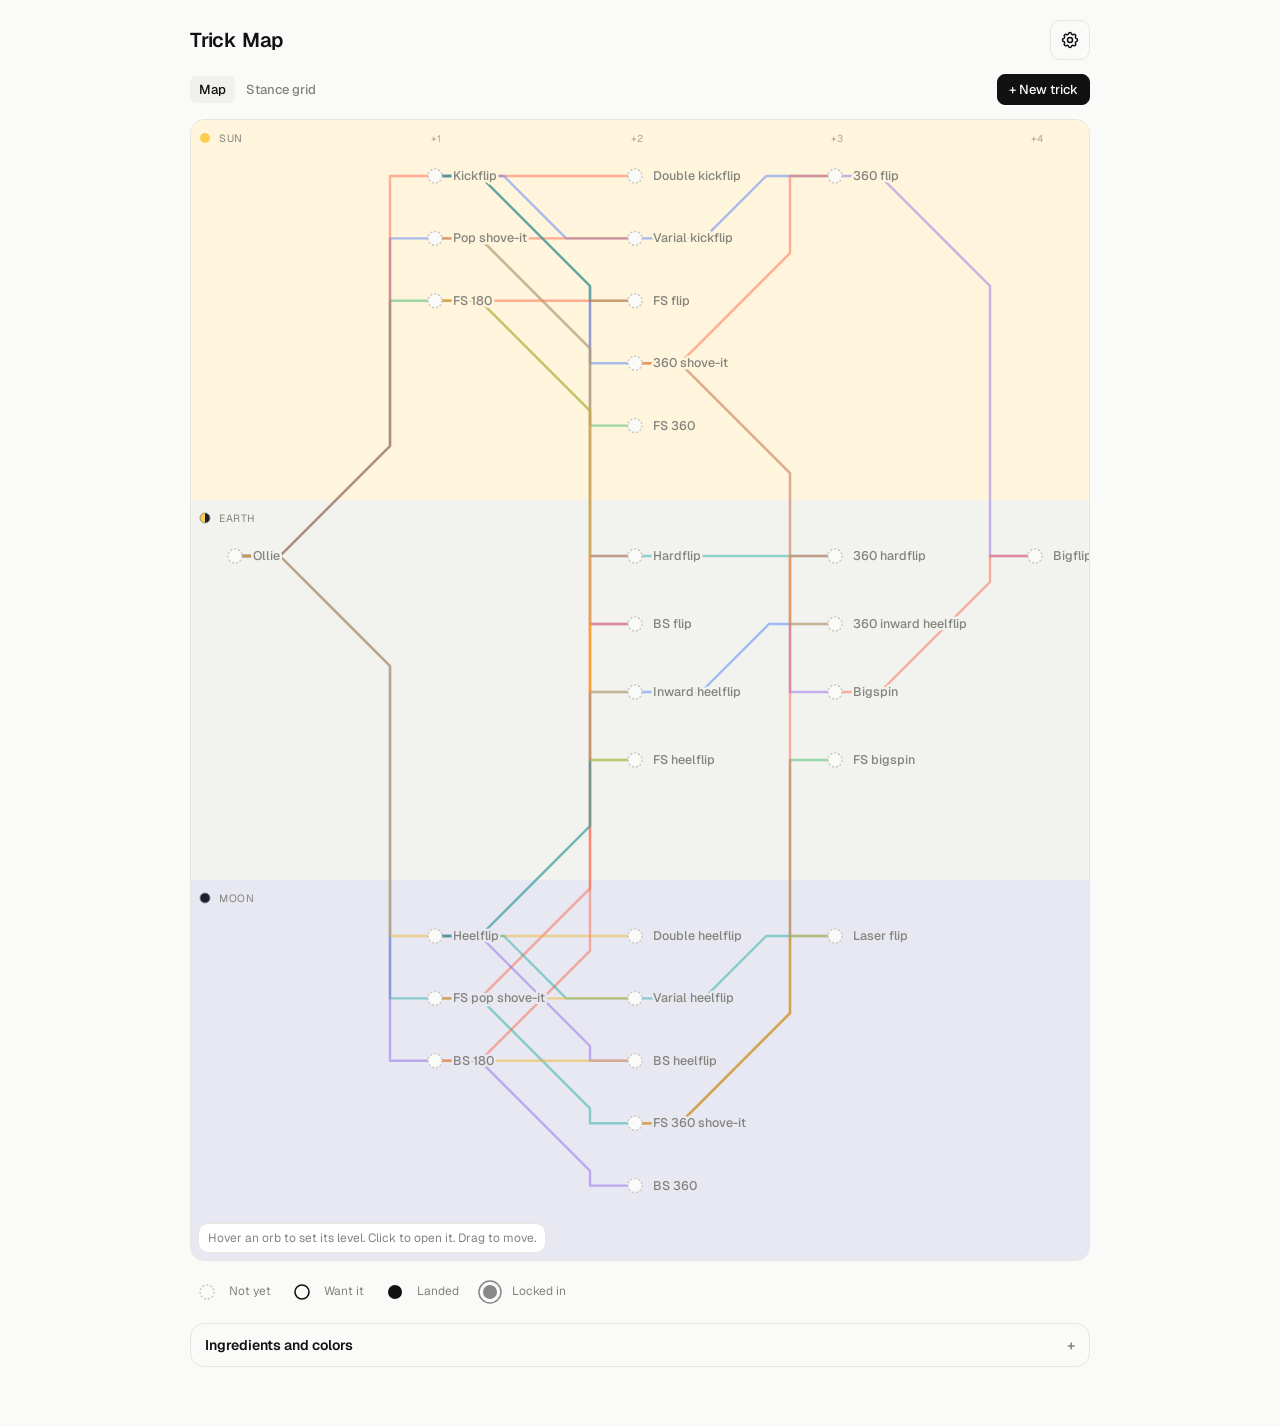
==== index.html @ 2ac36fc0 "Trick Map: standalone home-screen app Co-Authored-By: Claude Opus 5.5 <noreply@anthropic.com> Claude" ====
<!doctype html>
<html lang="en">
<head>
<meta charset="utf-8">
<meta name="viewport" content="width=device-width,initial-scale=1,viewport-fit=cover">
<meta name="theme-color" content="#111110">
<meta name="apple-mobile-web-app-capable" content="yes">
<meta name="mobile-web-app-capable" content="yes">
<meta name="apple-mobile-web-app-status-bar-style" content="black-translucent">
<meta name="apple-mobile-web-app-title" content="Trick Map">
<link rel="manifest" href="manifest.webmanifest">
<link rel="apple-touch-icon" href="icons/apple-touch-icon.png">
<link rel="icon" type="image/png" href="icons/icon-192.png">
<title>Trick Map</title>
<link rel="preconnect" href="https://fonts.googleapis.com">
<link rel="stylesheet" href="https://fonts.googleapis.com/css2?family=Geist:wght@400;500;600&family=Geist+Mono:wght@400;500&display=swap">
<style>
/* Layout: toolbar → map split into Sun / Earth / Moon bands (columns = number of ingredients), draggable orbs → bottom sheet breakdown → ingredient builder */
:root{
  --bg:#fafaf8; --fg:#111111; --muted:#84847e; --faint:#c9c8c2; --line:#e6e5e0; --chip:#f1f0ec; --sheet:#ffffff;
  --sunband:#fff4dc; --earthband:#f2f2ee; --moonband:#e7e8f1; --moonink:#1d2033;
  --sans:"Geist",system-ui,-apple-system,"Segoe UI",sans-serif;
  --mono:"Geist Mono",ui-monospace,Menlo,monospace;
}
@media (prefers-color-scheme:dark){:root:not([data-theme="light"]){
  --bg:#111110; --fg:#f0f0ec; --muted:#8e8e88; --faint:#4b4b47; --line:#272725; --chip:#1c1c1a; --sheet:#1a1a19;
  --sunband:#241f13; --earthband:#171716; --moonband:#12131c; --moonink:#05060c; color-scheme:dark}}
:root[data-theme="dark"]{
  --bg:#111110; --fg:#f0f0ec; --muted:#8e8e88; --faint:#4b4b47; --line:#272725; --chip:#1c1c1a; --sheet:#1a1a19;
  --sunband:#241f13; --earthband:#171716; --moonband:#12131c; --moonink:#05060c; color-scheme:dark}
*{box-sizing:border-box}
body{background:var(--bg);color:var(--fg);font-family:var(--sans);font-size:14px;line-height:1.45;
  padding-left:max(16px,env(safe-area-inset-left,0px));padding-right:max(16px,env(safe-area-inset-right,0px));padding-block:20px 60px}
.wrap{max-width:900px;margin:0 auto;display:flex;flex-direction:column;gap:14px}
header{display:flex;justify-content:space-between;align-items:baseline;gap:10px;flex-wrap:wrap}
h1{font-size:20px;font-weight:600;letter-spacing:-.01em;margin:0}
.mono{font-family:var(--mono);font-size:11px;color:var(--muted);text-transform:uppercase;letter-spacing:.06em}
.bar{display:flex;gap:10px;flex-wrap:wrap;align-items:center;justify-content:space-between}
.seg{display:flex;gap:2px;flex-wrap:wrap}
.seg button{border:0;background:none;color:var(--muted);font:500 13px var(--sans);padding:5px 9px;border-radius:6px;cursor:pointer}
.seg button[aria-pressed="true"]{color:var(--fg);background:var(--chip)}
.btn{border:1px solid var(--line);background:none;color:var(--fg);border-radius:8px;padding:6px 11px;font:500 13px var(--sans);cursor:pointer}
.btn.primary{background:var(--fg);color:var(--bg);border-color:var(--fg)}
.btn.small{padding:3px 9px;font-size:12px}
button:focus-visible,input:focus-visible,select:focus-visible,textarea:focus-visible{outline:2px solid var(--fg);outline-offset:2px}
.map{overflow-x:auto;border:1px solid var(--line);border-radius:14px;background:var(--bg);-webkit-overflow-scrolling:touch}
.map svg{display:block}
.map text{font-family:var(--sans)}
.orb{cursor:grab;touch-action:none}
.orb.dragging{cursor:grabbing}
.map svg{-webkit-user-select:none;user-select:none;-webkit-touch-callout:none}
.pop{position:absolute;z-index:6;background:var(--sheet);border:1px solid var(--line);border-radius:10px;box-shadow:0 6px 24px rgba(0,0,0,.2);padding:6px;display:flex;flex-direction:column;gap:5px;width:max-content}
.pop .pt{font-size:12px;font-weight:600;padding:0 2px}
.pop .pr{display:flex;gap:3px}
.pop button{border:1px solid var(--line);background:none;color:var(--fg);border-radius:7px;padding:6px 8px;font:500 12px var(--sans);cursor:pointer;white-space:nowrap}
.pop button[aria-pressed="true"]{background:var(--fg);color:var(--bg);border-color:var(--fg)}
.toast{min-height:20px;font-size:13px;color:var(--muted)}
.toast b{color:var(--fg);font-weight:600}
.orbpick{display:flex;gap:8px;overflow-x:auto;padding-bottom:4px}
.opick{flex:0 0 auto;display:flex;flex-direction:column;align-items:center;gap:4px;border:1px solid var(--line);background:none;color:var(--fg);border-radius:10px;padding:6px 6px 6px;font:500 12px var(--sans);cursor:pointer}
.opick b{font:500 11px var(--mono);color:var(--muted)}
.opick[aria-pressed="true"]{border-color:var(--fg);box-shadow:inset 0 0 0 1px var(--fg)}
#prefs{gap:14px}
.map.touch{overflow:hidden;height:60vh;margin-left:calc(-1 * max(16px,env(safe-area-inset-left,0px)));margin-right:calc(-1 * max(16px,env(safe-area-inset-right,0px)));border-radius:0;border-left:0;border-right:0;touch-action:none;overscroll-behavior:contain}
.zoom{position:absolute;right:8px;bottom:8px;display:flex;gap:4px;z-index:4}
.zoom button{min-width:40px;height:40px;border:1px solid var(--line);background:var(--sheet);color:var(--fg);border-radius:10px;font:500 16px var(--sans);cursor:pointer;box-shadow:0 2px 8px rgba(0,0,0,.12)}
@media (max-width:560px){
  .grow{grid-template-columns:minmax(0,1fr) repeat(4,48px)}
  .gname{font-size:13px;padding:12px 8px}
  .gname span{white-space:normal;overflow:visible;line-height:1.25}
  .ghead{font-size:10px}
  #prefs{gap:8px}
  .seg button{padding:6px 8px}
  .lv button{padding:9px 2px;font-size:12px}
}
.top{position:relative;align-items:center}
.gearwrap{position:relative}
.gear{width:40px;height:40px;display:grid;place-items:center;border:1px solid var(--line);background:none;color:var(--fg);border-radius:10px;cursor:pointer}
.gear[aria-expanded="true"]{background:var(--chip)}
.settings{position:absolute;right:0;top:46px;z-index:30;background:var(--sheet);border:1px solid var(--line);border-radius:14px;box-shadow:0 12px 36px rgba(0,0,0,.18);padding:12px;display:flex;flex-direction:column;gap:10px;width:max-content;max-width:calc(100vw - 32px)}
#prefs{display:flex;flex-direction:column;gap:10px}
#prefs .seg{flex-wrap:nowrap;align-items:center}
#prefs .seg .mono{width:62px;flex:0 0 auto}
#mapwrap .toast{position:absolute;left:8px;bottom:8px;max-width:calc(100% - 170px);z-index:3;pointer-events:none;font-size:12px;line-height:1.35;min-height:0;background:var(--sheet);border:1px solid var(--line);border-radius:10px;padding:6px 9px}
#mapwrap .toast:empty{display:none}
html.fsmode .wrap>*:not(#mapwrap){display:none!important}
html.fsmode body{padding:0!important;background:var(--bg)}
html.fsmode .wrap{max-width:none;gap:0}
#mapwrap.fs{position:relative;background:var(--bg)}
#mapwrap.fs .map.touch{height:var(--fsh,100dvh);margin:0;border:0;border-radius:0}
html.fsmode,html.fsmode body{overflow:hidden;overscroll-behavior:none;height:100%;touch-action:none}
.fsx{position:absolute;top:calc(10px + env(safe-area-inset-top,0px));left:calc(10px + env(safe-area-inset-left,0px));z-index:5;width:42px;height:42px;border:1px solid var(--line);background:var(--sheet);color:var(--fg);border-radius:12px;font-size:24px;line-height:1;cursor:pointer;box-shadow:0 2px 8px rgba(0,0,0,.12)}
.expand{position:absolute;inset:0;z-index:4;border:0;background:transparent;display:flex;align-items:flex-end;justify-content:center;padding-bottom:18px;cursor:pointer}
.expand span{background:var(--fg);color:var(--bg);font:600 14px var(--sans);padding:10px 16px;border-radius:999px;box-shadow:0 4px 14px rgba(0,0,0,.2)}
#mapwrap.fs .zoom{bottom:calc(10px + env(safe-area-inset-bottom,0px));right:calc(10px + env(safe-area-inset-right,0px))}
#mapwrap.fs .toast{bottom:calc(10px + env(safe-area-inset-bottom,0px))}
.grid{display:flex;flex-direction:column;min-width:340px}
.grow{display:grid;grid-template-columns:minmax(0,1fr) repeat(4,60px);align-items:center;border-bottom:1px solid var(--line)}
.ghead{position:sticky;top:0;background:var(--bg);font:500 11px var(--mono);color:var(--muted);text-transform:uppercase;letter-spacing:.05em;padding:8px 0}
.ghead span{text-align:center}.ghead .on{color:var(--fg)}
.gband{display:flex;align-items:center;gap:6px;font:500 11px var(--mono);text-transform:uppercase;letter-spacing:.06em;color:var(--muted);padding:12px 10px 6px}
.gband.sun{background:var(--sunband)}.gband.earth{background:var(--earthband)}.gband.moon{background:var(--moonband)}
.gname{display:flex;align-items:center;gap:8px;border:0;background:none;color:var(--fg);font:500 14px var(--sans);text-align:left;padding:14px 12px;cursor:pointer;min-width:0}
.gname span{overflow:hidden;text-overflow:ellipsis;white-space:nowrap}
.gname i{width:9px;height:9px;border-radius:50%;flex:0 0 auto}
.gcell{border:0;background:none;display:grid;place-items:center;height:52px;cursor:pointer;-webkit-touch-callout:none;user-select:none}
.gcell:hover{background:var(--chip)}
.legend{display:flex;gap:14px;flex-wrap:wrap;font-size:12px;color:var(--muted);align-items:center}
.legend span{display:inline-flex;align-items:center;gap:5px}

/* sheet */
.sheet{position:fixed;left:0;right:0;bottom:0;z-index:40;background:var(--sheet);border-top:1px solid var(--line);border-radius:18px 18px 0 0;box-shadow:0 -10px 40px rgba(0,0,0,.18);
  max-height:72vh;overflow-y:auto;padding:14px max(16px,env(safe-area-inset-right,0px)) calc(18px + env(safe-area-inset-bottom,0px)) max(16px,env(safe-area-inset-left,0px))}
.sin{max-width:620px;margin:0 auto;display:flex;flex-direction:column;gap:16px}
.shead{display:flex;gap:10px;align-items:flex-start;justify-content:space-between}
.nameinput{font:600 19px var(--sans);color:var(--fg);background:none;border:0;border-bottom:1px dashed var(--faint);padding:2px 0;width:100%;min-width:0}
.x{border:0;background:none;color:var(--muted);font-size:24px;line-height:1;cursor:pointer;padding:0 4px}
.sec{display:flex;flex-direction:column;gap:7px}
.lv{display:grid;grid-template-columns:repeat(4,1fr);gap:4px}
.lv button,.side button{border:1px solid var(--line);background:none;color:var(--fg);border-radius:8px;padding:7px 4px;font:500 13px var(--sans);cursor:pointer}
.lv button[aria-pressed="true"],.side button[aria-pressed="true"]{background:var(--fg);color:var(--bg);border-color:var(--fg)}
.side{display:grid;grid-template-columns:repeat(3,1fr);gap:4px}
.ing{display:flex;align-items:center;gap:10px;padding:7px 0;border-bottom:1px solid var(--line)}
.ing i{width:10px;height:10px;border-radius:50%;flex:0 0 auto}
.ing .nm{flex:1;min-width:0}
.ing small{color:var(--muted);font-size:11px;margin-left:6px}
.step{display:flex;align-items:center;gap:2px}
.step button{width:28px;height:28px;border:1px solid var(--line);background:none;color:var(--fg);border-radius:7px;font:500 15px var(--sans);cursor:pointer}
.step span{width:22px;text-align:center;font:500 13px var(--mono)}
.addrow{display:flex;gap:6px}
.addrow select{flex:1;min-width:0;font:500 13px var(--sans);padding:6px 8px;border-radius:8px;border:1px solid var(--line);background:var(--bg);color:var(--fg)}
.chips{display:flex;flex-wrap:wrap;gap:5px}
.chip{border:1px solid var(--line);background:none;color:var(--fg);border-radius:999px;padding:4px 10px;font:500 12px var(--sans);cursor:pointer;display:inline-flex;gap:5px;align-items:center}
.chip i{width:8px;height:8px;border-radius:50%}
textarea{width:100%;min-height:64px;font:400 13px var(--sans);color:var(--fg);background:var(--bg);border:1px solid var(--line);border-radius:8px;padding:8px;resize:vertical}
.row{display:flex;gap:8px;flex-wrap:wrap}
.hint{font-size:12px;color:var(--muted);margin:0}
.sec+.sec{border-top:1px solid var(--line);padding-top:14px}
.footctl{display:flex;align-items:center;gap:10px;flex-wrap:wrap}
.footctl input[type=range]{flex:1;min-width:140px;accent-color:var(--fg)}
.chip[disabled]{opacity:.4;cursor:default}

/* builder */
.panel{border:1px solid var(--line);border-radius:14px}
.panel summary{cursor:pointer;padding:12px 14px;font:600 14px var(--sans);list-style:none;display:flex;justify-content:space-between}
.panel summary::-webkit-details-marker{display:none}
.panel summary::after{content:"+";color:var(--muted);font-family:var(--mono)}
.panel[open] summary::after{content:"–"}
.pb{padding:0 14px 14px;display:flex;flex-direction:column;gap:12px}
.irow{display:grid;grid-template-columns:34px 1fr 112px 30px;gap:6px;align-items:center}
.irow input[type=text],.irow select{font:500 13px var(--sans);padding:6px 8px;border-radius:8px;border:1px solid var(--line);background:var(--bg);color:var(--fg);min-width:0;width:100%}
input[type=color]{width:32px;height:30px;border:0;padding:0;background:none;cursor:pointer}
.del{border:0;background:none;color:var(--muted);font-size:18px;cursor:pointer}
.sidecolors{display:flex;gap:14px;flex-wrap:wrap;font-size:13px}
.sidecolors label{display:flex;align-items:center;gap:6px}
</style>
<style>
*,*::before,*::after{box-sizing:border-box}
html{-webkit-text-size-adjust:100%}
body{margin:0;min-height:100%}
:root{padding-top:env(safe-area-inset-top,0px);padding-bottom:env(safe-area-inset-bottom,0px)}
img{max-width:100%}
[hidden]{display:none!important}
html.fsmode{padding:0}
</style>

</head>
<body>


<div class="wrap">
  <header class="top">
    <h1>Trick Map</h1>
    <div class="gearwrap"><button class="gear" id="gear" aria-label="Settings" aria-expanded="false"><svg width="20" height="20" viewBox="0 0 24 24" fill="none" stroke="currentColor" stroke-width="1.8" stroke-linecap="round" stroke-linejoin="round"><path d="M10.3 4.3c.4-1.7 3-1.7 3.4 0a1.7 1.7 0 0 0 2.6 1.1c1.5-.9 3.3.8 2.4 2.4a1.7 1.7 0 0 0 1 2.5c1.8.4 1.8 3 0 3.4a1.7 1.7 0 0 0-1 2.6c.9 1.5-.9 3.3-2.4 2.4a1.7 1.7 0 0 0-2.6 1c-.4 1.8-3 1.8-3.4 0a1.7 1.7 0 0 0-2.6-1c-1.5.9-3.3-.9-2.4-2.4a1.7 1.7 0 0 0-1-2.6c-1.8-.4-1.8-3 0-3.4a1.7 1.7 0 0 0 1-2.5c-.9-1.6.9-3.3 2.4-2.4a1.7 1.7 0 0 0 2.6-1.1z"/><circle cx="12" cy="12" r="3"/></svg></button>
      <div class="settings" id="settings" hidden><div class="mono">Settings</div><div id="prefs"></div><p class="hint" id="syncline" style="max-width:280px"></p></div></div>
  </header>

  <div class="bar">
    <div class="seg" id="stance" role="group" aria-label="View"></div>
    <button class="btn primary" id="newTrick">+ New trick</button>
  </div>

  <div style="position:relative" id="mapwrap"><div class="toast" id="toast"></div><div class="map" id="map"></div><button class="expand" id="expand" hidden><span>Tap to open the map</span></button><button class="fsx" id="fsx" hidden aria-label="Close map">×</button><div class="zoom" id="zoom" hidden><button data-z="out" aria-label="Zoom out">−</button><button data-z="in" aria-label="Zoom in">+</button><button data-z="fit">Fit</button></div><div class="pop" id="pop" hidden></div></div>
  <div class="legend" id="legend"></div>

  <details class="panel" id="builder">
    <summary>Ingredients and colors</summary>
    <div class="pb">
      <p class="hint">Every trick is an ollie plus ingredients. Edit these or add your own. Side decides whether a trick lands on Sun or Moon.</p>
      <div id="ings" style="display:flex;flex-direction:column;gap:6px"></div>
      <div><button class="btn" id="addIng">+ Add ingredient</button></div>
      <div class="sidecolors" id="sidecolors"></div>
    </div>
  </details>
</div>

<div class="sheet" id="sheet" hidden></div>

<script>
/* ===== defaults ===== */
const DEFAULT_INGS=[
 {id:"kf",name:"Kickflip",color:"#ff5a3c",side:"sun",builtin:1},
 {id:"bs",name:"Pop shove",color:"#3f78ff",side:"sun",builtin:1},
 {id:"fb",name:"FS 180",color:"#2fb35f",side:"sun",builtin:1},
 {id:"hf",name:"Heelflip",color:"#f2b01e",side:"moon",builtin:1},
 {id:"fs",name:"FS shove",color:"#17a8a0",side:"moon",builtin:1},
 {id:"bb",name:"BS 180",color:"#8c5cf0",side:"moon",builtin:1},
 {id:"bvb",name:"BS body varial",color:"#e2559b",side:"moon",builtin:1,addon:1},
 {id:"bvf",name:"FS body varial",color:"#8fbf2f",side:"sun",builtin:1,addon:1}
];
const SIDES={sun:"Sun",earth:"Earth",moon:"Moon"};
const DEFAULT_SIDECOL={sun:"#ffcc4d",moon:"#1d2033",earth:"#6f9a7a"};
const STANCES=["regular","fakie","switch","nollie"];
const LEVELS=["Not yet","Want it","Landed","Locked in"];
const OLD=["","s:bs1","s:fs1","s:bs2","s:fs2","b:bs1","b:fs1","b:bs2","b:fs2","s:bs2|b:bs1","s:fs2|b:fs1",
 "f:k1","f:k2","f:k1|s:bs1","f:k1|s:fs1","f:k1|s:bs2","f:k1|s:fs2","f:k1|b:bs1","f:k1|b:fs1","f:k1|s:bs2|b:bs1",
 "f:h1","f:h2","f:h1|s:fs1","f:h1|s:bs1","f:h1|s:fs2","f:h1|s:bs2","f:h1|b:bs1","f:h1|b:fs1"];
const OLDMAP={"s:bs":"bs","s:fs":"fs","f:k":"kf","f:h":"hf","b:bs":"bb","b:fs":"fb"};
function oldToRecipe(k){const r={};if(!k) return r;for(const p of k.split("|")){const[g,v]=p.split(":");r[OLDMAP[g+":"+v.slice(0,-1)]]=+v.slice(-1)}return r}
const CATALOG=OLD.map(k=>keyOf(oldToRecipe(k)));

/* ===== recipe helpers ===== */
function keyOf(r){return Object.keys(r).filter(k=>r[k]>0).sort().map(k=>`${k}:${r[k]}`).join(",")}
function recipe(key){const r={};if(!key) return r;for(const p of key.split(",")){const[i,n]=p.split(":");r[i]=+n}return r}
const total=r=>Object.values(r).reduce((a,b)=>a+b,0);
function unitList(r){const u=[];for(const id of Object.keys(r).sort((a,b)=>ingIndex(a)-ingIndex(b))) for(let i=0;i<r[id];i++) u.push(id);return u}

/* ===== naming (built-in tricks keep real names) ===== */
const FLIPSHOVE={kbs1:"varial kickflip",kfs1:"hardflip",kbs2:"360 flip",kfs2:"360 hardflip",hfs1:"varial heelflip",hbs1:"inward heelflip",hfs2:"laser flip",hbs2:"360 inward heelflip"};
function classicName(r,st){
  const s={d:null,n:0},f={d:null,n:0},b={d:null,n:0};
  for(const id in r){const n=r[id];
    if(id==="bs"||id==="fs"){if(s.n) return null;s.d=id;s.n=n}
    else if(id==="kf"||id==="hf"){if(f.n) return null;f.d=id[0];f.n=n}
    else if(id==="bb"||id==="fb"){if(b.n) return null;b.d=id==="bb"?"bs":"fs";b.n=n}
    else return null}
  let c="";
  if(!f.n){if(s.n) c=(s.d==="fs"?"FS ":"")+(s.n===2?"360 shove-it":"pop shove-it")}
  else{const flip=f.d==="k"?"kickflip":"heelflip";c=!s.n?(f.n===2?"double ":"")+flip:(f.n===2?"double ":"")+FLIPSHOVE[f.d+s.d+s.n]}
  let body="";
  if(b.n){
    body=(st==="fakie"&&b.d==="bs")?(b.n===1?"half-cab":"full-cab"):`${b.d.toUpperCase()} ${b.n===1?180:360}`;
    if(s.n===2&&s.d===b.d&&b.n===1&&!f.n){c="";body=(b.d==="fs"?"FS ":"")+"bigspin"}
    else if(s.n===2&&s.d==="bs"&&b.d==="bs"&&b.n===1&&f.d==="k"&&f.n===1){c="";body="bigflip"}
    else if(b.n===1&&!s.n&&f.n===1){c="";body=(st==="fakie"&&b.d==="bs")?(f.d==="k"?"half-cab flip":"half-cab heelflip"):`${b.d.toUpperCase()} ${f.d==="k"?"flip":"heelflip"}`}
  }
  return [body,c].filter(Boolean).join(" ")||"ollie";
}
function autoName(key,st=S.stance){
  const r=recipe(key),base={},extra=[];
  for(const id in r){if(["bs","fs","kf","hf","bb","fb"].includes(id)) base[id]=r[id];else extra.push((r[id]===2?"double ":"")+(ING(id)?.name||id))}
  let n=classicName(base,st);
  if(n===null) n=unitList(base).map(id=>ING(id)?.name||id).join(" + ");
  if(extra.length) n=extra.join(" ")+(n==="ollie"?"":" "+n);
  n=((st==="regular"||(st==="fakie"&&/cab/.test(n)))?"":st+" ")+n;
  return n.charAt(0).toUpperCase()+n.slice(1);
}

/* ===== state ===== */
const DEFS=()=>({feet:{},view:"map",stance:"regular",filter:"all",ings:DEFAULT_INGS.map(x=>({...x})),sideCol:{...DEFAULT_SIDECOL},levels:{},pos:{},side:{},names:{},notes:{},custom:[],hidden:[]});
let S=DEFS(),hadLocal=false;
function adopt(o){S={...DEFS(),...o};
  for(const d of DEFAULT_INGS){const have=S.ings.find(i=>i.id===d.id);if(!have) S.ings.push({...d});else if(d.addon&&have.addon===undefined) have.addon=1}
  S.feet=S.feet||{};S.stance="regular";if(!S.layout) S.layout=Object.keys(S.pos||{}).length?"custom":"auto";
  if(!S.feetV2){for(const key in S.feet) for(const id of ["b","f"]){const p=S.feet[key][id];if(p){p.x=360-p.x;p.a=-p.a}}S.feetV2=1}S.sideCol={...DEFAULT_SIDECOL,...(o.sideCol||{})}}
try{const o=JSON.parse(localStorage.getItem("trickmap")||"null");if(o){adopt(o);hadLocal=true}}catch(e){}
function saveLocal(){try{localStorage.setItem("trickmap",JSON.stringify(S))}catch(e){}}
let saveT,pushT;function save(){S.updatedAt=Date.now();clearTimeout(saveT);saveT=setTimeout(saveLocal,200);clearTimeout(pushT);pushT=setTimeout(push,700)}

/* ===== sync across devices ===== */
const DEVICE=(()=>{try{let d=localStorage.getItem("tm_dev");if(!d){d=Math.random().toString(36).slice(2);localStorage.setItem("tm_dev",d)}return d}catch(e){return Math.random().toString(36).slice(2)}})();
let syncDoc=null,syncState="local";
async function push(){if(!syncDoc) return;try{await syncDoc.set({json:JSON.stringify(S),updated:S.updatedAt||Date.now(),by:DEVICE});syncState="synced"}catch(e){syncState="error"}renderSync()}
function score(o){return Object.keys(o.levels||{}).length*3+Object.keys(o.pos||{}).length+Object.keys(o.feet||{}).length+Object.keys(o.names||{}).length+(o.custom||[]).length}
function mergeLegacy(a,b){const[P,Q]=score(a)>=score(b)?[a,b]:[b,a],o={...Q,...P};
  for(const f of["pos","feet","names","side","notes"]) o[f]={...(Q[f]||{}),...(P[f]||{})};
  o.levels={...(Q.levels||{})};for(const k in P.levels||{}) o.levels[k]=Math.max(o.levels[k]||0,P.levels[k]);
  o.custom=[...new Set([...(Q.custom||[]),...(P.custom||[])])];o.hidden=[...new Set([...(Q.hidden||[]),...(P.hidden||[])])];
  const seen=new Set();o.ings=[...(P.ings||[]),...(Q.ings||[])].filter(i=>!seen.has(i.id)&&seen.add(i.id));return o}
function renderSync(){const el=document.getElementById("syncline");if(!el) return;
  el.textContent=syncState==="synced"?"Synced to your account. Open it on any device.":syncState==="error"?"Couldn't sync just now. Your changes are saved on this device and will sync on the next change.":"Saved on this device."}
function rerender(){renderIngs();render()}
(async()=>{const c=window.claude;if(!c||!c.use){renderSync();return}
  const[db,user]=await Promise.all([c.use("db"),c.use("user")]);if(!db||!user){renderSync();return}
  const id=await user.id();if(!id){renderSync();return}
  syncDoc=db.collection("data/users/"+id).doc("trickmap");let first=true;
  syncDoc.onSnapshot(snap=>{const d=snap.exists?snap.data():null;let remote=null;try{remote=d&&JSON.parse(d.json)}catch(e){}
    if(first){first=false;
      if(!remote){if(!S.updatedAt)S.updatedAt=Date.now();push();return}
      if(!hadLocal){adopt(remote);saveLocal();syncState="synced";rerender();return}
      if(!S.updatedAt){adopt(mergeLegacy(S,remote));S.updatedAt=Date.now();saveLocal();push();rerender();return}
      if((d.updated||0)>S.updatedAt){adopt(remote);saveLocal();syncState="synced";rerender()}
      else if(S.updatedAt>(d.updated||0)) push();else{syncState="synced";renderSync()}
      return}
    if(!remote||d.by===DEVICE) return;
    if((d.updated||0)>(S.updatedAt||0)){adopt(remote);saveLocal();syncState="synced";rerender()}
  },()=>{syncState="error";renderSync()});
})();
const ING=id=>S.ings.find(i=>i.id===id);
const addonOnly=k=>{const r=recipe(k),ids=Object.keys(r);return ids.length>0&&ids.every(id=>ING(id)?.addon)};
const ingIndex=id=>{const i=S.ings.findIndex(x=>x.id===id);return i<0?99:i};
const lk=k=>`${S.stance}|${k||"ollie"}`;
const lvl=k=>S.levels[lk(k)]||0;
const nameOf=k=>S.names[k]||autoName(k);
function autoSide(k){const r=recipe(k);let sun=0,moon=0;for(const id in r){const s=ING(id)?.side;if(s==="sun")sun+=r[id];if(s==="moon")moon+=r[id]}
  return sun&&!moon?"sun":moon&&!sun?"moon":"earth"}
const sideOf=k=>S.side[k]||autoSide(k);
function mixColor(k){const u=unitList(recipe(k));if(!u.length) return "#9a9a94";const s=[0,0,0];
  for(const id of u){const h=(ING(id)?.color||"#888888").slice(1),n=parseInt(h,16);s[0]+=n>>16&255;s[1]+=n>>8&255;s[2]+=n&255}
  return "#"+s.map(v=>Math.round(v/u.length).toString(16).padStart(2,"0")).join("")}
const esc=s=>String(s).replace(/&/g,"&amp;").replace(/</g,"&lt;").replace(/>/g,"&gt;").replace(/"/g,"&quot;");

let sel=null,toast="";

/* ===== model + layout ===== */
const COLW=200,ROWH=68,X0=44,BANDPAD=44,BANDH=380,MAPW=X0+5*COLW+40;
function model(){
  const keys=new Set(CATALOG.filter(k=>!S.hidden.includes(k)));
  for(const k of S.custom) keys.add(k);
  for(const key in S.levels){const i=key.indexOf("|"),st=key.slice(0,i),k=key.slice(i+1);if(S.levels[key]&&st===S.stance) keys.add(k==="ollie"?"":k)}
  if(sel!==null) keys.add(sel);
  for(const k of [...keys]) if(addonOnly(k)) keys.delete(k);
  let nodes=[...keys].map(k=>({k,r:recipe(k),fl:total(recipe(k)),side:sideOf(k),lv:lvl(k),name:nameOf(k),col:BW(mixColor(k))}));
  const all=new Map(nodes.map(n=>[n.k,n]));
  if(S.filter==="next"){
    const got=new Set([""]);for(const n of nodes) if(n.lv>=2) got.add(n.k);
    nodes=nodes.filter(n=>got.has(n.k)||n.k===sel||parentKeys(n.k).some(p=>got.has(p)));
  }
  const map=new Map(nodes.map(n=>[n.k,n])),edges=[];
  for(const n of nodes) for(const p of parentKeys(n.k)){const m=map.get(p);if(m){const add=Object.keys(n.r).find(id=>(n.r[id]||0)>(m.r[id]||0));edges.push({a:m,b:n,c:ING(add)?.color||"#999"})}}
  // auto layout: bands Sun / Earth / Moon, columns = ingredient count
  const order=["sun","earth","moon"],bands={};let y=0;
  const sortKey=n=>unitList(n.r).map(ingIndex).join(".");
  for(const sd of order){const inBand=nodes.filter(n=>n.side===sd),cols={};
    for(const n of inBand)(cols[n.fl]=cols[n.fl]||[]).push(n);
    let rows=0;for(const fl in cols){cols[fl].sort((a,b)=>sortKey(a)<sortKey(b)?-1:1);rows=Math.max(rows,cols[fl].length)}
    const rh=Math.min(ROWH,(BANDH-BANDPAD-24)/Math.max(1,rows));
    for(const fl in cols) cols[fl].forEach((n,i)=>{n.ax=X0+fl*COLW;n.ay=y+BANDPAD+i*rh+12});
    bands[sd]={y0:y,y1:y+BANDH};y+=BANDH}
  const maxFl=Math.max(4,...nodes.map(n=>n.fl));
  const W=Math.max(MAPW,X0+(maxFl+1)*COLW+40),H=y;
  for(const n of nodes){const p=S.layout==="custom"&&S.pos[n.k];n.x=Math.min(W-14,Math.max(14,p?p.x:n.ax));n.y=Math.min(H-14,Math.max(14,p?p.y:n.ay))}
  return{nodes,map,edges,bands,W,H,maxFl};
}
function BW(c){if(S.palette!=="bw"||!c||c[0]!=="#") return c;const n=parseInt(c.slice(1),16),r=n>>16&255,g=n>>8&255,b=n&255,y=Math.round(.3*r+.59*g+.11*b);return "#"+[y,y,y].map(v=>v.toString(16).padStart(2,"0")).join("")}
function parentKeys(k){const r=recipe(k),out=[];for(const id in r){const p={...r};p[id]--;out.push(keyOf(p))}return out}
function childKeys(k,M){return M.edges.filter(e=>e.a.k===k).map(e=>e.b)}

/* ===== drawing ===== */
function edgePath(a,b){const dx=b.x-a.x,dy=b.y-a.y;
  if(dx>40){const d=Math.min(Math.abs(dy),dx*.55),mx=a.x+(dx-d)/2;return `M${a.x},${a.y}H${mx}L${mx+d},${a.y+Math.sign(dy)*d}V${b.y}H${b.x}`}
  const c=Math.max(40,Math.abs(dy)*.4);return `M${a.x},${a.y}C${a.x+c},${a.y} ${b.x-c},${b.y} ${b.x},${b.y}`}
const ORB_STYLES=["Classic","Progress ring","Planets","Halo rings","Pie","Hex","Tile","Moon phase","Target","Mono"];
function arcPath(r,frac){if(frac>=1) return null;const a=frac*2*Math.PI-Math.PI/2,x=(Math.cos(a)*r).toFixed(2),y=(Math.sin(a)*r).toFixed(2);return `M0,${-r} A${r},${r} 0 ${frac>.5?1:0} 1 ${x},${y}`}
function orbSvg(n,styleIdx){
  const st=styleIdx??9,r=10,lv=n.lv,col=n.col,sun=S.sideCol.sun,moon=S.sideCol.moon,earth=S.sideCol.earth;
  const SC=n.side==="sun"?sun:n.side==="moon"?moon:earth,dash=lv===0?' stroke-dasharray="2.5 2.5"':"",A=[.12,.35,.7,1][lv];
  let s="";
  if(st===0){
    if(n.side==="sun"){
      if(lv>=1) s+=`<circle r="${r+7}" fill="${sun}" opacity="${[0,.18,.3,.45][lv]}"/>`;
      s+=`<circle r="${r}" fill="${lv>=2?col:"var(--bg)"}" stroke="${lv?col:"var(--faint)"}" stroke-width="2"${dash}/>`;
      if(lv>=2) s+=`<circle cx="-3" cy="-3" r="3" fill="#ffffff" opacity=".55"/>`;
    }else if(n.side==="moon"){
      s+=`<circle r="${r}" fill="${lv>=2?moon:"var(--bg)"}" stroke="${lv?col:"var(--faint)"}" stroke-width="${lv>=2?3:2}"${dash}/>`;
      if(lv>=2) s+=`<path d="M3,-7 A8,8 0 1,0 3,7 A6,6 0 1,1 3,-7Z" fill="${col}" opacity=".9"/>`;
    }else{
      if(lv>=2) s+=`<path d="M0,-${r} A${r},${r} 0 0,0 0,${r}Z" fill="${col}"/><path d="M0,-${r} A${r},${r} 0 0,1 0,${r}Z" fill="${moon}"/>`;
      s+=`<circle r="${r}" fill="${lv>=2?"none":"var(--bg)"}" stroke="${lv?col:"var(--faint)"}" stroke-width="2"${dash}/>`;
    }
    if(lv===3) s+=`<circle r="${r+(n.side==="sun"?10:5)}" fill="none" stroke="var(--fg)" stroke-width="1.2"/>`;
  }else if(st===1){
    s+=`<circle r="${r}" fill="var(--bg)" stroke="var(--faint)" stroke-width="3.5"/>`;
    const ap=arcPath(r,lv/3);if(lv) s+=ap?`<path d="${ap}" fill="none" stroke="${col}" stroke-width="3.5" stroke-linecap="round"/>`:`<circle r="${r}" fill="none" stroke="${col}" stroke-width="3.5"/>`;
    s+=`<circle r="4" fill="${SC}" stroke="var(--fg)" stroke-width=".6"/>`;
  }else if(st===2){
    if(n.side==="sun"){if(lv)for(let i=0;i<8;i++){const a=i*Math.PI/4;s+=`<line x1="${Math.cos(a)*(r+2)}" y1="${Math.sin(a)*(r+2)}" x2="${Math.cos(a)*(r+2+lv*2)}" y2="${Math.sin(a)*(r+2+lv*2)}" stroke="${sun}" stroke-width="2" stroke-linecap="round"/>`}
      s+=`<circle r="${r}" fill="${col}" fill-opacity="${A}" stroke="${lv?col:"var(--faint)"}" stroke-width="2"${dash}/>`}
    else if(n.side==="moon"){s+=`<path d="M3,-9.5 A10,10 0 1,0 3,9.5 A12,12 0 0,1 3,-9.5Z" fill="${col}" fill-opacity="${A}" stroke="${lv?col:"var(--faint)"}" stroke-width="2"${dash}/>`;if(lv===3)s+=`<circle cx="9" cy="-8" r="1.6" fill="${col}"/><circle cx="12" cy="0" r="1.2" fill="${col}"/>`}
    else{s+=`<circle r="${r}" fill="${col}" fill-opacity="${A}" stroke="${lv?col:"var(--faint)"}" stroke-width="2"${dash}/><ellipse rx="${r}" ry="3.5" fill="none" stroke="${lv?col:"var(--faint)"}" stroke-width="1"/><ellipse rx="3.5" ry="${r}" fill="none" stroke="${lv?col:"var(--faint)"}" stroke-width="1"/>`}
  }else if(st===3){
    for(let i=0;i<lv;i++) s+=`<circle r="${8+i*4}" fill="none" stroke="${SC}" stroke-width="1.6" opacity="${1-i*.2}"/>`;
    s+=`<circle r="5.5" fill="${lv?col:"var(--bg)"}" stroke="${lv?col:"var(--faint)"}" stroke-width="1.8"${dash}/>`;
  }else if(st===4){
    const u=unitList(n.r),parts=u.length?u:[null];
    parts.forEach((id,i)=>{const c=id?(ING(id)?.color||"#888"):"#9a9a94",a0=i/parts.length*2*Math.PI-Math.PI/2,a1=(i+1)/parts.length*2*Math.PI-Math.PI/2;
      s+=parts.length===1?`<circle r="${r}" fill="${c}" fill-opacity="${A}"/>`:`<path d="M0,0 L${Math.cos(a0)*r},${Math.sin(a0)*r} A${r},${r} 0 ${a1-a0>Math.PI?1:0} 1 ${Math.cos(a1)*r},${Math.sin(a1)*r}Z" fill="${c}" fill-opacity="${A}"/>`});
    s+=`<circle r="${r}" fill="none" stroke="${lv?SC:"var(--faint)"}" stroke-width="${lv===3?3.5:2}"${dash}/>`;
  }else if(st===5){
    const pts=[...Array(6)].map((_,i)=>{const a=i*Math.PI/3-Math.PI/2;return `${(Math.cos(a)*11).toFixed(2)},${(Math.sin(a)*11).toFixed(2)}`}).join(" ");
    s+=`<polygon points="${pts}" fill="${SC}" fill-opacity="${lv?[0,.35,.75,1][lv]:0}" stroke="${lv?col:"var(--faint)"}" stroke-width="${lv===3?3:2}" stroke-linejoin="round"${dash}/>`;
    if(lv>=2) s+=`<circle r="3" fill="${col}"/>`;
  }else if(st===6){
    s+=`<rect x="-10" y="-10" width="20" height="20" rx="5" fill="${col}" fill-opacity="${[0,.25,.65,1][lv]}" stroke="${lv?SC:"var(--faint)"}" stroke-width="${lv===3?3.5:2.2}"${dash}/>`;
    if(lv===3) s+=`<path d="M-4,0 L-1,3 L5,-4" fill="none" stroke="#ffffff" stroke-width="2" stroke-linecap="round" stroke-linejoin="round"/>`;
  }else if(st===7){
    s+=`<circle r="${r}" fill="${moon}" fill-opacity="${lv?.85:.15}" stroke="${lv?SC:"var(--faint)"}" stroke-width="2"${dash}/>`;
    if(lv===1) s+=`<path d="M0,-10 A10,10 0 0,1 0,10 A5,10 0 0,0 0,-10Z" fill="${col}"/>`;
    if(lv===2) s+=`<path d="M0,-10 A10,10 0 0,1 0,10Z" fill="${col}"/>`;
    if(lv===3) s+=`<circle r="${r-1}" fill="${col}"/>`;
  }else if(st===8){
    s+=`<circle r="11" fill="${lv>=3?col:"var(--bg)"}" fill-opacity="${lv>=3?.35:1}" stroke="${lv?SC:"var(--faint)"}" stroke-width="2"${dash}/>`;
    s+=`<circle r="7" fill="${lv>=2?col:"var(--bg)"}" fill-opacity="${lv>=2?.65:1}" stroke="${lv?col:"var(--faint)"}" stroke-width="1"/>`;
    s+=`<circle r="3" fill="${lv>=1?col:"var(--faint)"}"/>`;
  }else{
    s+=lv===0?`<circle r="7" fill="var(--bg)" stroke="var(--faint)" stroke-width="1.5" stroke-dasharray="2 2"/>`:lv===1?`<circle r="7" fill="var(--bg)" stroke="var(--fg)" stroke-width="1.6"/>`:lv===2?`<circle r="7" fill="var(--fg)"/>`:(S.palette==="bw"?`<circle r="11" fill="none" stroke="var(--fg)" stroke-width="1.5"/><circle r="8" fill="var(--fg)"/>`:`<circle r="11" fill="none" stroke="${col}" stroke-width="1.5"/><circle r="7" fill="${col}"/>`);
  }
  if(n.k===sel) s+=`<circle r="${r+14}" fill="none" stroke="var(--fg)" stroke-width="1.5" stroke-dasharray="3 3"/>`;
  return s;
}
function renderOrbPicker(){
  const demo=[{side:"sun",lv:3,col:"#ff5a3c",r:{kf:1},k:"__a"},{side:"earth",lv:2,col:"#9a6d8a",r:{kf:1,fs:1},k:"__b"},{side:"moon",lv:1,col:"#f2b01e",r:{hf:1},k:"__c"},{side:"sun",lv:0,col:"#3f78ff",r:{bs:1},k:"__d"}];
  $("orbpick").innerHTML=ORB_STYLES.map((nm,i)=>`<button class="opick" data-orb="${i}" aria-pressed="${(S.orbStyle||0)===i}"><svg width="112" height="30" viewBox="0 -15 112 30">${demo.map((d,j)=>`<g transform="translate(${14+j*28},0)">${orbSvg(d,i)}</g>`).join("")}</svg><span><b>${i+1}</b> ${nm}</span></button>`).join("");
}
function render(skipSheet){
  const M=model();window.__M=M;
  const {bands,W,H}=M;let s="";
  const bandFill={sun:"var(--sunband)",earth:"var(--earthband)",moon:"var(--moonband)"};
  for(const sd of ["sun","earth","moon"]){const b=bands[sd];s+=`<rect x="0" y="${b.y0}" width="${W}" height="${b.y1-b.y0}" fill="${bandFill[sd]}"/>`;
    s+=`<g transform="translate(14,${b.y0+18}) scale(${ORBK()})">${bandIcon(sd)}<text x="14" y="4" font-size="10.5" font-family="Geist Mono, monospace" fill="var(--muted)" letter-spacing=".6">${SIDES[sd].toUpperCase()}</text></g>`}
  for(let fl=1;fl<=M.maxFl;fl++) s+=`<g transform="translate(${X0+fl*COLW-4},${bands.sun.y0+22}) scale(${ORBK()})"><text font-size="10" font-family="Geist Mono, monospace" fill="var(--muted)" opacity=".7">+${fl}</text></g>`;
  for(const e of M.edges) s+=`<path data-e="${esc(e.a.k)}>${esc(e.b.k)}" d="${edgePath(e.a,e.b)}" fill="none" stroke="${BW(e.c)}" stroke-width="2.4" stroke-linejoin="round" stroke-linecap="round" vector-effect="non-scaling-stroke" opacity="${e.b.lv>=2&&e.a.lv>=2?.95:.45}"/>`;
  for(const n of M.nodes){
    s+=`<g class="orb" data-k="${esc(n.k)}" transform="translate(${n.x},${n.y}) scale(${ORBK()})"><circle r="22" fill="transparent"/>${orbSvg(n)}`+
       `<text x="${n.side==="sun"&&n.lv?22:18}" y="4" font-size="12.5" font-weight="${n.k===sel?600:500}" fill="${n.lv?"var(--fg)":"var(--muted)"}" stroke="${bandFill[bandAt(M,n.y)]}" stroke-width="5" stroke-linejoin="round" paint-order="stroke">${esc(n.name)}</text></g>`}
  $("map").innerHTML=S.view==="grid"?gridHtml(M):`<svg id="svg" width="${W}" height="${H}" viewBox="0 0 ${W} ${H}" preserveAspectRatio="none">${s}</svg>`;
  const tm=TOUCH&&S.view==="map";if(!tm&&FS)setFS(false,true);$("map").classList.toggle("touch",tm);$("zoom").hidden=true;$("expand").hidden=!tm||FS;$("fsx").hidden=!tm||!FS;
  if(tm) applyVZ()
  renderBars();renderLegend();if(sel!==null&&!skipSheet) renderSheet(M);
}
function bandAt(M,y){for(const sd of ["sun","earth","moon"]) if(y>=M.bands[sd].y0&&y<M.bands[sd].y1) return sd;return y<0?"sun":"moon"}
function bandIcon(sd){const sun=S.sideCol.sun,moon=S.sideCol.moon;
  if(sd==="sun") return `<circle r="5" fill="${sun}"/>`;
  if(sd==="moon") return `<circle r="5" fill="${moon}" stroke="var(--muted)" stroke-width=".8"/>`;
  return `<path d="M0,-5 A5,5 0 0,0 0,5Z" fill="${sun}"/><path d="M0,-5 A5,5 0 0,1 0,5Z" fill="${moon}"/><circle r="5" fill="none" stroke="var(--muted)" stroke-width=".8"/>`}
function legendOrb(side,lv){return `<svg width="34" height="34" viewBox="-17 -17 34 34">${orbSvg({side,lv,col:"#888888",k:"__"})}</svg>`}
function renderLegend(){$("legend").innerHTML=LEVELS.map((l,i)=>`<span>${legendOrb("earth",i)}${l}</span>`).join("")}

/* ===== bars ===== */
const $=id=>document.getElementById(id);
function renderBars(){
  $("stance").innerHTML=[["map","Map"],["grid","Stance grid"]].map(([v,l])=>`<button data-view="${v}" aria-pressed="${S.view===v}">${l}</button>`).join("");
  const sg=(key,opts,label)=>`<div class="seg" role="group" aria-label="${label}"><span class="mono" style="align-self:center;margin-right:4px">${label}</span>${opts.map(([v,l])=>`<button data-pref="${key}" data-val="${v}" aria-pressed="${(S[key]||opts[0][0])===v}">${l}</button>`).join("")}</div>`;
  $("prefs").innerHTML=sg("filter",[["all","Everything"],["next","Next stops"]],"Show")+sg("layout",[["auto","Auto"],["custom","Custom"]],"Layout")+sg("palette",[["color","Color"],["bw","Black and white"]],"Colors")+sg("rider",[["regular","Regular"],["goofy","Goofy"]],"I ride");
  document.documentElement.classList.toggle("bw",S.palette==="bw");
  $("toast").innerHTML=toast||(matchMedia("(hover:hover)").matches?"Hover an orb to set its level. Click to open it. Drag to move.":"Tap an orb to open it, hold it to set the level, drag it to move it.");
}

/* ===== breakdown sheet ===== */
function renderSheet(M){
  const k=sel,n=M.map.get(k)||{k,r:recipe(k),fl:total(recipe(k)),side:sideOf(k),lv:lvl(k),name:nameOf(k),col:mixColor(k)};
  const r=recipe(k),units=Object.keys(r).sort((a,b)=>ingIndex(a)-ingIndex(b));
  const from=parentKeys(k),to=M.edges.filter(e=>e.a.k===k).map(e=>e.b.k);
  const avail=S.ings.filter(i=>!(r[i.id]>=2)&&!(i.addon&&!k));
  const quick=S.ings.filter(i=>i.addon||i.id==="bb"||i.id==="fb");
  $("sheet").hidden=false;
  $("sheet").innerHTML=`<div class="sin">
   <div class="shead"><div style="flex:1;min-width:0"><div class="mono">${n.fl?n.fl+" ingredient"+(n.fl>1?"s":""):"Base"} · ${S.stance} · ${SIDES[n.side]}</div>
     <input class="nameinput" id="nm" value="${esc(nameOf(k))}" aria-label="Trick name"></div><button class="x" data-close aria-label="Close">×</button></div>
   <div class="sec"><span class="mono">Side</span><div class="side">${[["sun","Sun"],["earth","Earth"],["moon","Moon"]].map(([v,l])=>`<button data-side="${v}" aria-pressed="${sideOf(k)===v}">${l}</button>`).join("")}</div></div>
   <div class="sec"><span class="mono">Breakdown</span>
     <div class="ing"><i style="background:#9a9a94"></i><span class="nm">Ollie <small>base</small></span></div>
     ${units.map(id=>{const g=ING(id)||{name:id,color:"#888",side:"earth"};return `<div class="ing"><i style="background:${g.color}"></i><span class="nm">${esc(g.name)}<small>${SIDES[g.side]}</small></span>
       <div class="step"><button data-dec="${esc(id)}" aria-label="Less">−</button><span>${r[id]===2?"x2":"x1"}</span><button data-inc="${esc(id)}" aria-label="More" ${r[id]>=2?"disabled":""}>+</button></div></div>`}).join("")}
     <div class="addrow"><select id="addSel" aria-label="Ingredient to add">${avail.map(i=>`<option value="${esc(i.id)}">${esc(i.name)}${r[i.id]?" (make it x2)":""}</option>`).join("")}</select><button class="btn" data-add>Add</button></div>
     <p class="hint">Changing ingredients jumps to that trick and puts it on your map, linked to this one.</p>
   </div>
   <div class="sec addons"><span class="mono">Add-ons</span><div class="chips">${quick.map(i=>`<button class="chip" data-inc="${esc(i.id)}" ${(r[i.id]>=2||(i.addon&&!k))?"disabled":""}><i style="background:${i.color}"></i>+ ${esc(i.name)}</button>`).join("")}</div>
     ${!k?'<p class="hint">Body varials go on top of a trick. Pick a trick first.</p>':'<p class="hint">Adds it on top of this trick as a new linked trick.</p>'}</div>
   <div class="sec"><span class="mono">Built from</span><div class="chips">${from.length?from.map(p=>chip(p)).join(""):'<span class="hint">Nothing. This is the base.</span>'}</div></div>
   <div class="sec"><span class="mono">Leads to</span><div class="chips">${to.length?to.map(p=>chip(p)).join(""):'<span class="hint">Nothing on the map yet. Add an ingredient above.</span>'}</div></div>
   <div class="sec"><span class="mono">Foot position · ${S.stance}</span>${deckSvg(k)}
     <div class="footctl"><span class="hint" id="foothint">Drag the shoes. Tap one to rotate it.</span><input type="range" id="rot" min="-90" max="90" step="5" aria-label="Rotate shoe" hidden><button class="btn small" data-resetfeet>Reset feet</button></div></div>
   <div class="row"><button class="btn small" data-resetpos>Reset position</button>${k?`<button class="btn small" data-remove>Remove from map</button>`:""}${S.names[k]?`<button class="btn small" data-resetname>Use auto name</button>`:""}</div>
  </div>`;
  $("nm").oninput=e=>{const v=e.target.value.trim();if(v&&v!==autoName(k))S.names[k]=v;else delete S.names[k];save();clearTimeout(window.__nt);window.__nt=setTimeout(()=>render(true),500)};
  initDeck(k);
}
function chip(k){return `<button class="chip" data-go="${esc(k)}"><i style="background:${mixColor(k)}"></i>${esc(nameOf(k))}</button>`}
function goTo(k){if(addonOnly(k)){toast="Add-ons like body varials go on top of a trick, not on their own.";render(true);return}
  sel=k;if(!CATALOG.includes(k)&&!S.custom.includes(k)&&k){S.custom.push(k)}
  if(S.hidden.includes(k)) S.hidden=S.hidden.filter(x=>x!==k);save();render();$("sheet").scrollTop=0}
function closeSheet(){sel=null;$("sheet").hidden=true;render()}

$("sheet").addEventListener("click",e=>{
  const t=e.target.closest("button");if(!t||sel===null) return;const k=sel,r=recipe(k);
  if(t.hasAttribute("data-close")) return closeSheet();
  if(t.dataset.lv!==undefined){const v=+t.dataset.lv;if(v)S.levels[lk(k)]=v;else delete S.levels[lk(k)];toast=`<b>${esc(nameOf(k))}</b> · ${LEVELS[v]}`;save();render();return}
  if(t.dataset.side){if(t.dataset.side===autoSide(k))delete S.side[k];else S.side[k]=t.dataset.side;delete S.pos[k];save();render();return}
  if(t.dataset.inc){r[t.dataset.inc]=Math.min(2,(r[t.dataset.inc]||0)+1);return goTo(keyOf(r))}
  if(t.dataset.dec){r[t.dataset.dec]--;return goTo(keyOf(r))}
  if(t.hasAttribute("data-add")){const id=$("addSel").value;if(!id) return;r[id]=Math.min(2,(r[id]||0)+1);return goTo(keyOf(r))}
  if(t.dataset.go!==undefined) return goTo(t.dataset.go);
  if(t.hasAttribute("data-resetfeet")){delete S.feet[`${S.stance}|${k}`];render();save();return}
  if(t.hasAttribute("data-resetpos")){delete S.pos[k];save();render();return}
  if(t.hasAttribute("data-resetname")){delete S.names[k];save();render();return}
  if(t.hasAttribute("data-remove")){if(S.custom.includes(k))S.custom=S.custom.filter(x=>x!==k);else S.hidden.push(k);delete S.pos[k];
    for(const st of STANCES) delete S.levels[`${st}|${k}`];toast=`Removed <b>${esc(nameOf(k))}</b>`;save();closeSheet();return}
});


/* ===== skateboard foot editor ===== */
const SHOE="M0,-50 C13,-50 19,-39 18,-24 C17,-8 15,8 15,24 C15,41 9,50 0,50 C-9,50 -15,41 -15,24 C-15,8 -17,-8 -18,-24 C-19,-39 -13,-50 0,-50Z";
function defaultFeet(k){const r=recipe(k),flip=r.kf||r.hf,nollie=S.stance==="nollie";
  const back={x:nollie?318:48,y:80,a:nollie?-15:15},front={x:nollie?150:(flip?205:215),y:flip?(r.hf?72:96):80,a:flip?(r.hf?20:45):10};
  const m=p=>({x:360-p.x,y:p.y,a:-p.a});return{b:m(back),f:m(front)}}
const goofy=()=>S.rider==="goofy";
const disp=p=>goofy()?{x:360-p.x,y:p.y,a:-p.a}:p;
function feetOf(k){return S.feet[`${S.stance}|${k}`]||defaultFeet(k)}
function deckSvg(k){const F=feetOf(k);
  const bolts=[86,100,260,274].flatMap(x=>[[x,68],[x,92]]).map(([x,y])=>`<circle cx="${x}" cy="${y}" r="2.2" fill="#9a958b"/>`).join("");
  const shoe=(id,p,label,fill)=>`<g class="shoe" data-shoe="${id}" transform="translate(${p.x},${p.y}) rotate(${p.a})" style="cursor:grab;touch-action:none">
    <path d="${SHOE}" fill="${fill}" stroke="#1a1a1a" stroke-width="2"/>
    <path d="M0,-50 C13,-50 19,-39 18,-28 L-18,-28 C-19,-39 -13,-50 0,-50Z" fill="#b9b3a8" stroke="#1a1a1a" stroke-width="1.5"/>
    <text x="0" y="-36" text-anchor="middle" font-size="9" font-weight="700" fill="#1a1a1a" font-family="Geist Mono, monospace">TOE</text>
    <rect x="-8" y="42" width="16" height="9" rx="3" fill="#1a1a1a"/><path d="M0,-38 C8,-38 10,-30 10,-22 L10,8 C10,14 6,16 0,16 C-6,16 -10,14 -10,8 L-10,-22 C-10,-30 -8,-38 0,-38Z" fill="none" stroke="#1a1a1a" stroke-width="1" opacity=".35"/>
    ${[-26,-18,-10,-2].map(y=>`<line x1="-6" y1="${y}" x2="6" y2="${y}" stroke="#1a1a1a" stroke-width="1.3" opacity=".5"/>`).join("")}
    <text x="0" y="36" text-anchor="middle" font-size="14" font-weight="600" fill="#1a1a1a" transform="rotate(${-p.a},0,36)">${label}</text></g>`;
  return `<svg id="deck" viewBox="0 0 360 160" style="width:100%;max-width:520px;display:block;border-radius:14px;background:#e9a800;touch-action:none">
    <rect x="16" y="39" width="328" height="82" rx="41" fill="#d9b98a"/>
    <rect x="19" y="42" width="322" height="76" rx="38" fill="#3b3833"/>${bolts}
    <text x="22" y="152" font-size="10" font-family="Geist Mono, monospace" fill="#5a4300" letter-spacing="1">${goofy()?"TAIL":"NOSE"}</text>
    <text x="338" y="152" text-anchor="end" font-size="10" font-family="Geist Mono, monospace" fill="#5a4300" letter-spacing="1">${goofy()?"NOSE":"TAIL"}</text>
    <text x="180" y="20" text-anchor="middle" font-size="10" font-family="Geist Mono, monospace" fill="#5a4300" letter-spacing="1">TOE SIDE</text>
    <text x="180" y="152" text-anchor="middle" font-size="10" font-family="Geist Mono, monospace" fill="#5a4300" letter-spacing="1">HEEL SIDE</text>
    ${shoe("b",disp(F.b),"B","#f4f1ea")}${shoe("f",disp(F.f),"F","#ffffff")}</svg>`}
let footSel=null;
function initDeck(k){
  const svg=$("deck");if(!svg) return;const rot=$("rot");footSel=null;
  let d=null;
  const pt=e=>{const m=svg.getScreenCTM();if(!m) return{x:0,y:0};const p=new DOMPoint(e.clientX,e.clientY).matrixTransform(m.inverse());return{x:p.x,y:p.y}};
  const store=()=>{const F=feetOf(k);S.feet[`${S.stance}|${k}`]={b:{...F.b},f:{...F.f}};return S.feet[`${S.stance}|${k}`]};
  const place=(id)=>{const F=feetOf(k),p=disp(F[id]),g=svg.querySelector(`[data-shoe="${id}"]`);g.setAttribute("transform",`translate(${p.x},${p.y}) rotate(${p.a})`);g.querySelector("text").setAttribute("transform",`rotate(${-p.a},0,36)`)};
  const pick=id=>{footSel=id;rot.hidden=false;rot.value=disp(feetOf(k)[id]).a;$("foothint").textContent=`Rotate ${id==="f"?"front":"back"} foot`;
    svg.querySelectorAll(".shoe path:first-child").forEach(p=>p.setAttribute("stroke-width",p.closest(".shoe").dataset.shoe===id?"3.5":"2"))};
  svg.addEventListener("pointerdown",e=>{const g=e.target.closest(".shoe");if(!g) return;e.preventDefault();g.setPointerCapture(e.pointerId);
    const id=g.dataset.shoe,P=pt(e),F=store(),q=disp(F[id]);d={id,g,dx:q.x-P.x,dy:q.y-P.y,moved:false,sx:P.x,sy:P.y}});
  svg.addEventListener("pointermove",e=>{if(!d) return;const P=pt(e);if(Math.hypot(P.x-d.sx,P.y-d.sy)>3)d.moved=true;
    const F=S.feet[`${S.stance}|${k}`];const X=Math.round(Math.max(0,Math.min(360,P.x+d.dx)));F[d.id].x=goofy()?360-X:X;F[d.id].y=Math.round(Math.max(0,Math.min(160,P.y+d.dy)));place(d.id)});
  const end=()=>{if(!d) return;const id=d.id;d=null;pick(id);save()};
  svg.addEventListener("pointerup",end);svg.addEventListener("pointercancel",end);
  rot.oninput=()=>{if(!footSel) return;const F=store();F[footSel].a=goofy()?-rot.value:+rot.value;place(footSel);save()};
}

/* ===== drag orbs ===== */
let drag=null;
const TOUCH=matchMedia("(pointer:coarse)").matches&&!matchMedia("(hover:hover)").matches;
let FS=false;
const ORBK=()=>TOUCH&&FS&&VZ.sx?`${(.85/VZ.sx).toFixed(4)},${(.85/VZ.sy).toFixed(4)}`:"1";
function setFS(on,quiet){FS=on;if(on){const h=Math.max(320,Math.min(window.innerHeight||9999,(screen.height||900)-100));$("mapwrap").style.setProperty("--fsh",h+"px")}
  $("mapwrap").classList.toggle("fs",on);document.documentElement.classList.toggle("fsmode",on);
  $("fsx").hidden=!on;$("zoom").hidden=true;$("expand").hidden=on||!(TOUCH&&S.view==="map");hidePop();window.scrollTo(0,0)
  if(!quiet) requestAnimationFrame(()=>{if(on)fitAll();render()})}
function fitAll(){const m=$("map"),svg=$("svg");if(!svg) return;const W=+svg.getAttribute("width"),H=+svg.getAttribute("height");
  VZ.sx=m.clientWidth/W;VZ.sy=m.clientHeight/H;VZ.z=Math.min(VZ.sx,VZ.sy);VZ.x=0;VZ.y=0;applyVZ()}
const VZ={x:0,y:0,z:.6,init:false};let moveK=null,pan=null,pinch=null;const tp=new Map();
function applyVZ(){const svg=$("svg");if(!svg||!TOUCH) return;svg.style.transformOrigin="0 0";svg.style.transform=FS&&VZ.sx?`scale(${VZ.sx},${VZ.sy})`:`translate(${VZ.x}px,${VZ.y}px) scale(${VZ.z})`}
function clampVZ(){const m=$("map"),svg=$("svg");if(!svg) return;const W=+svg.getAttribute("width"),H=+svg.getAttribute("height"),cw=m.clientWidth,ch=m.clientHeight;
  VZ.x=Math.min(60,Math.max(Math.min(0,cw-W*VZ.z)-60,VZ.x));VZ.y=Math.min(60,Math.max(Math.min(0,ch-H*VZ.z)-60,VZ.y))}
function fitVZ(minZ){const m=$("map"),svg=$("svg");if(!svg) return;const W=+svg.getAttribute("width"),H=+svg.getAttribute("height");
  VZ.z=Math.max(minZ||.25,Math.min(1,m.clientWidth/W,(m.clientHeight)/H*(minZ?99:1)));VZ.x=0;VZ.y=0;clampVZ();applyVZ()}
function zoomBy(f,cx,cy){const m=$("map");cx=cx??m.clientWidth/2;cy=cy??m.clientHeight/2;const nz=Math.max(.25,Math.min(2.5,VZ.z*f));
  VZ.x=cx-(cx-VZ.x)*nz/VZ.z;VZ.y=cy-(cy-VZ.y)*nz/VZ.z;VZ.z=nz;clampVZ();applyVZ()}
$("map").addEventListener("pointerdown",e=>{
  const g=e.target.closest(".orb");
  if(TOUCH&&S.view==="map"&&FS){
    if(!g) return;
    const svg=$("svg"),k=g.dataset.k,M=window.__M,n=M.map.get(k);if(!n) return;
    try{$("map").setPointerCapture(e.pointerId)}catch(_){}
    const lp=setTimeout(()=>{if(drag&&!drag.moved){drag.long=true;showPop(k)}},450);
    drag={lp,g,k,n,M,sx:e.clientX,sy:e.clientY,ox:n.x,oy:n.y,moved:false,edges:[...svg.querySelectorAll("path[data-e]")].filter(p=>{const[a,b]=p.dataset.e.split(">");return a===k||b===k})};return}
  if(false){
    tp.set(e.pointerId,{x:e.clientX,y:e.clientY});try{$("map").setPointerCapture(e.pointerId)}catch(_){}
    if(tp.size===2){if(drag){clearTimeout(drag.lp);drag=null}if(pan)clearTimeout(pan.lp);pan=null;const[a,b]=[...tp.values()];pinch={d:Math.hypot(a.x-b.x,a.y-b.y)||1,z:VZ.z};hidePop();return}
    if(tp.size>2) return;
    if(!g||g.dataset.k!==moveK){const k=g?g.dataset.k:null;pan={sx:e.clientX,sy:e.clientY,x:VZ.x,y:VZ.y,moved:false,long:false,k,
      lp:k!==null?setTimeout(()=>{if(pan&&!pan.moved){pan.long=true;showPop(k)}},450):null};return}
  }
  if(!g) return;
  const svg=$("svg"),k=g.dataset.k,M=window.__M,n=M.map.get(k);if(!n) return;
  if(!TOUCH) g.setPointerCapture(e.pointerId);
  if(e.pointerType!=="mouse"&&!TOUCH){var lp=setTimeout(()=>{if(drag&&!drag.moved){drag.long=true;showPop(k)}},450)}
  drag={lp,g,k,n,M,sx:e.clientX,sy:e.clientY,ox:n.x,oy:n.y,moved:false,edges:[...svg.querySelectorAll("path[data-e]")].filter(p=>{const[a,b]=p.dataset.e.split(">");return a===k||b===k})};
});
$("map").addEventListener("pointermove",e=>{
  if(TOUCH&&tp.has(e.pointerId)){tp.set(e.pointerId,{x:e.clientX,y:e.clientY});
    if(pinch&&tp.size===2){const[a,b]=[...tp.values()],r=$("map").getBoundingClientRect(),nz=Math.max(.25,Math.min(2.5,pinch.z*Math.hypot(a.x-b.x,a.y-b.y)/pinch.d));
      zoomBy(nz/VZ.z,(a.x+b.x)/2-r.left,(a.y+b.y)/2-r.top);return}
    if(pan){const dx=e.clientX-pan.sx,dy=e.clientY-pan.sy;if(pan.long) return;if(!pan.moved&&Math.hypot(dx,dy)<8) return;
      pan.moved=true;clearTimeout(pan.lp);hidePop();VZ.x=pan.x+dx;VZ.y=pan.y+dy;clampVZ();applyVZ();return}
  }
  if(!drag) return;const kx=TOUCH&&FS&&VZ.sx?VZ.sx:(TOUCH?VZ.z:1),ky=TOUCH&&FS&&VZ.sy?VZ.sy:(TOUCH?VZ.z:1),dx=(e.clientX-drag.sx)/kx,dy=(e.clientY-drag.sy)/ky;
  if(drag.long) return;
  if(!drag.moved&&Math.hypot(e.clientX-drag.sx,e.clientY-drag.sy)<7) return;drag.moved=true;clearTimeout(drag.lp);hidePop();drag.g.classList.add("dragging");
  const n=drag.n,svgEl=$("svg"),MW=+svgEl.getAttribute("width")-14,MH=+svgEl.getAttribute("height")-14;n.x=Math.min(MW,Math.max(14,drag.ox+dx));n.y=Math.min(MH,Math.max(14,drag.oy+dy));
  drag.g.setAttribute("transform",`translate(${n.x},${n.y}) scale(${ORBK()})`);
  for(const p of drag.edges){const[a,b]=p.dataset.e.split(">");p.setAttribute("d",edgePath(drag.M.map.get(a),drag.M.map.get(b)))}
});
function endTouch(e){
  if(!TOUCH||!tp.has(e.pointerId)) return;tp.delete(e.pointerId);if(tp.size<2)pinch=null;
  if(pan&&tp.size===0){const p=pan;pan=null;clearTimeout(p.lp);
    if(!p.moved&&!p.long){if(p.k!==null){hidePop();sel=sel===p.k?null:p.k;if(sel===null)$("sheet").hidden=true;render()}else if($("pop").hidden===false)hidePop()}}
}
function endDrag(){
  if(!drag) return;clearTimeout(drag.lp);const{k,n,moved,M,long}=drag;drag=null;
  if(long) return;
  if(!moved){hidePop();sel=sel===k?null:k;if(sel===null)$("sheet").hidden=true;render();return}
  if(moveK===k) moveK=null;
  S.pos[k]={x:Math.round(n.x),y:Math.round(n.y)};
  if(S.layout!=="custom"){S.layout="custom";for(const m of M.nodes) if(!S.pos[m.k]) S.pos[m.k]={x:m.ax,y:m.ay}}
  const zone=bandAt(M,n.y);
  if(zone!==sideOf(k)){S.side[k]=zone;toast=`<b>${esc(nameOf(k))}</b> moved to ${SIDES[zone]}`}else toast="";
  if(zone===autoSide(k)&&S.side[k]===zone) delete S.side[k];
  save();render();
}
$("map").addEventListener("pointerup",e=>{endTouch(e);endDrag()});$("map").addEventListener("pointercancel",e=>{endTouch(e);endDrag()});
$("expand").onclick=()=>setFS(true);$("fsx").onclick=()=>setFS(false);
$("zoom").addEventListener("click",e=>{const b=e.target.closest("[data-z]");if(!b) return;const z=b.dataset.z;if(z==="in")zoomBy(1.3);else if(z==="out")zoomBy(1/1.3);else fitVZ()});




/* ===== stance grid ===== */
const lvAt=(k,st)=>S.levels[`${st}|${k||"ollie"}`]||0;
function dotSvg(lv,size=18){const c=size/2,r=size*.3;
  if(lv===0) return `<svg width="${size}" height="${size}"><circle cx="${c}" cy="${c}" r="${r}" fill="none" stroke="var(--faint)" stroke-width="1.5" stroke-dasharray="2 2"/></svg>`;
  if(lv===1) return `<svg width="${size}" height="${size}"><circle cx="${c}" cy="${c}" r="${r}" fill="none" stroke="var(--fg)" stroke-width="1.6"/></svg>`;
  if(lv===2) return `<svg width="${size}" height="${size}"><circle cx="${c}" cy="${c}" r="${r}" fill="var(--fg)"/></svg>`;
  return `<svg width="${size}" height="${size}"><circle cx="${c}" cy="${c}" r="${r+2.6}" fill="none" stroke="var(--fg)"/><circle cx="${c}" cy="${c}" r="${r}" fill="var(--fg)"/></svg>`}
function gridHtml(M){
  const ST=[["regular","Reg"],["fakie","Fakie"],["switch","Switch"],["nollie","Nollie"]];
  let h=`<div class="grid"><div class="grow ghead"><span></span>${ST.map(([st,l])=>`<span class="gcol${st===S.stance?" on":""}">${l}</span>`).join("")}</div>`;
  for(const sd of ["sun","earth","moon"]){const rows=M.nodes.filter(n=>n.side===sd).sort((a,b)=>a.fl-b.fl||(a.ay-b.ay));if(!rows.length) continue;
    h+=`<div class="gband ${sd}"><span class="gbicon">${bandIcon(sd).replace(/^/,'<svg width="12" height="12" viewBox="-6 -6 12 12">')+"</svg>"}</span>${SIDES[sd]}</div>`;
    for(const n of rows){const nm=S.names[n.k]||autoName(n.k,"regular");
      h+=`<div class="grow"><button class="gname" data-open="${esc(n.k)}"><i style="background:${n.col}"></i><span>${esc(nm)}</span></button>${ST.map(([st])=>`<button class="gcell" data-cell="${esc(n.k)}" data-cst="${st}" aria-label="${esc(nm)} ${st}: ${LEVELS[lvAt(n.k,st)]}">${dotSvg(lvAt(n.k,st))}</button>`).join("")}</div>`}}
  return h+`</div>`}

/* ===== level popover: hover (mouse) / long-press (touch) ===== */
let popK=null,popSt=null,popHide=null,popShow=null;
function anchorFor(k,st){if(st) return [...document.querySelectorAll(".gcell")].find(x=>x.dataset.cell===k&&x.dataset.cst===st);
  const g=[...document.querySelectorAll(".orb")].find(x=>x.dataset.k===k);return g&&g.querySelector("circle")}
function showPop(k,st){
  const a=anchorFor(k,st);if(!a) return;
  popK=k;popSt=st||null;const stance=st||S.stance,pop=$("pop"),cur=lvAt(k,stance);
  pop.innerHTML=`<div class="pt">${esc(autoName(k,stance)===nameOf(k)||!S.names[k]?autoName(k,stance):S.names[k])}${st?` <span style="color:var(--muted);font-weight:500">· ${st}</span>`:""}</div><div class="pr">${LEVELS.map((l,i)=>`<button data-plv="${i}" aria-pressed="${cur===i}">${l}${i===1?` <span style="opacity:.6">${Object.values(S.levels).filter(v=>v===1).length}/3</span>`:""}</button>`).join("")}</div>`;
  pop.hidden=false;
  const wr=$("mapwrap").getBoundingClientRect(),r=a.getBoundingClientRect(),pw=pop.offsetWidth,ph=pop.offsetHeight;
  let x=r.left-wr.left+r.width/2-pw/2,y=r.top-wr.top-ph-8;
  x=Math.max(4,Math.min(wr.width-pw-4,x));if(y<4) y=r.bottom-wr.top+8;
  pop.style.left=x+"px";pop.style.top=y+"px";
}
function hidePop(){$("pop").hidden=true;popK=null;popSt=null}
$("pop").addEventListener("click",e=>{if(e.target.closest("[data-move]")&&popK!==null){moveK=popK;toast=`Drag <b>${esc(nameOf(moveK))}</b> to its new spot.`;hidePop();renderBars();return}
  const b=e.target.closest("[data-plv]");if(!b||popK===null) return;
  {const st0=popSt||S.stance,k0=popK,v0=+b.dataset.plv,cur0=S.levels[`${st0}|${k0||"ollie"}`]||0;
   if(v0===1&&cur0!==1){const wants=Object.keys(S.levels).filter(x=>S.levels[x]===1);if(wants.length>=3){toast=`You can only want 3 tricks at a time. Drop one first: ${wants.map(x=>{const i=x.indexOf("|"),st=x.slice(0,i),kk=x.slice(i+1);return esc(autoName(kk==="ollie"?"":kk,st))}).join(", ")}.`;renderBars();const pt=$("pop").querySelector(".pt");if(pt){pt.textContent="3 wants max. Drop one first.";pt.style.color="var(--kf, #e0483a)"}return}}}
  const k=popK,st=popSt,v=+b.dataset.plv,key=`${st||S.stance}|${k||"ollie"}`;
  if(v)S.levels[key]=v;else delete S.levels[key];toast=`<b>${esc(autoName(k,st||S.stance))}</b> · ${LEVELS[v]}`;save();render();
  if(matchMedia("(hover:hover)").matches) showPop(k,st);else hidePop()});
$("pop").addEventListener("pointerenter",()=>clearTimeout(popHide));
$("pop").addEventListener("pointerleave",e=>{if(e.pointerType==="mouse")popHide=setTimeout(hidePop,250)});
$("map").addEventListener("pointerover",e=>{if(e.pointerType!=="mouse"||drag) return;const g=e.target.closest(".orb,.gcell");if(!g) return;
  clearTimeout(popHide);clearTimeout(popShow);const k=g.dataset.k??g.dataset.cell,st=g.dataset.cst;popShow=setTimeout(()=>showPop(k,st),180)});
$("map").addEventListener("click",e=>{const c=e.target.closest(".gcell");if(c){clearTimeout(popHide);showPop(c.dataset.cell,c.dataset.cst);return}
  const o=e.target.closest("[data-open]");if(o){hidePop();sel=o.dataset.open;render()}});
$("map").addEventListener("pointerout",e=>{if(e.pointerType!=="mouse") return;const g=e.target.closest(".orb,.gcell");if(!g||g.contains(e.relatedTarget)) return;
  clearTimeout(popShow);popHide=setTimeout(hidePop,300)});
$("map").addEventListener("contextmenu",e=>{if(e.target.closest(".orb"))e.preventDefault()});
$("map").addEventListener("scroll",hidePop);
document.addEventListener("pointerdown",e=>{if(!e.target.closest("#pop")&&!e.target.closest(".orb,.gcell")) hidePop()});

/* ===== top bar ===== */
$("gear").onclick=e=>{e.stopPropagation();renderSync();const o=$("settings").hidden;$("settings").hidden=!o;$("gear").setAttribute("aria-expanded",o)};
document.addEventListener("pointerdown",e=>{if(!e.target.closest(".gearwrap"))$("settings").hidden=true,$("gear").setAttribute("aria-expanded",false)});
document.addEventListener("click",e=>{
  const pf=e.target.closest("[data-pref]");if(pf){S[pf.dataset.pref]=pf.dataset.val;toast="";save();render();return}
  const o=e.target.closest("[data-orb]");if(o){S.orbStyle=+o.dataset.orb;save();render();return}
  const t=e.target.closest("[data-st],[data-f],[data-view]");if(!t) return;
  if(t.dataset.view){S.view=t.dataset.view;hidePop();toast=""}
  if(t.dataset.st){S.stance=t.dataset.st;toast=""}
  if(t.dataset.f){S.filter=t.dataset.f;toast=""}
  save();render();
});
$("newTrick").onclick=()=>{sel="";toast="Start from the ollie and add ingredients below.";render();setTimeout(()=>$("addSel")&&$("addSel").focus(),50)};


/* ===== ingredient builder ===== */
function renderIngs(){
  $("ings").innerHTML=S.ings.map((g,i)=>`<div class="irow"><input type="color" data-ic="${i}" value="${g.color}" aria-label="Color for ${esc(g.name)}">
    <input type="text" data-in="${i}" value="${esc(g.name)}" aria-label="Ingredient name">
    <select data-is="${i}" aria-label="Side">${Object.entries(SIDES).map(([v,l])=>`<option value="${v}" ${g.side===v?"selected":""}>${l}</option>`).join("")}</select>
    ${g.builtin?"<span></span>":`<button class="del" data-idel="${i}" aria-label="Delete ${esc(g.name)}">×</button>`}</div>`).join("");
  $("sidecolors").innerHTML=Object.entries(SIDES).map(([v,l])=>`<label><input type="color" data-sc="${v}" value="${S.sideCol[v]}"> ${l} color</label>`).join("");
}
$("builder").addEventListener("input",e=>{const t=e.target;
  if(t.dataset.ic!==undefined){S.ings[+t.dataset.ic].color=t.value;save();render()}
  else if(t.dataset.in!==undefined){S.ings[+t.dataset.in].name=t.value||"Untitled";save();clearTimeout(window.__it);window.__it=setTimeout(()=>render(true),400)}
  else if(t.dataset.sc){S.sideCol[t.dataset.sc]=t.value;save();render()}});
$("builder").addEventListener("change",e=>{const t=e.target;if(t.dataset.is!==undefined){S.ings[+t.dataset.is].side=t.value;save();render()}});
$("builder").addEventListener("click",e=>{const t=e.target.closest("[data-idel]");if(!t) return;const g=S.ings[+t.dataset.idel];
  S.ings.splice(+t.dataset.idel,1);S.custom=S.custom.filter(k=>!(g.id in recipe(k)));save();renderIngs();render()});
$("addIng").onclick=()=>{const id="c"+Date.now().toString(36);S.ings.push({id,name:"New ingredient",color:"#"+Math.floor(Math.random()*0xffffff).toString(16).padStart(6,"0"),side:"earth"});save();renderIngs();
  const inp=document.querySelector(`[data-in="${S.ings.length-1}"]`);if(inp){inp.focus();inp.select()}};

renderIngs();render();
</script>

<script>
if("serviceWorker" in navigator){addEventListener("load",()=>navigator.serviceWorker.register("sw.js").catch(()=>{}))}
</script>
</body>
</html>
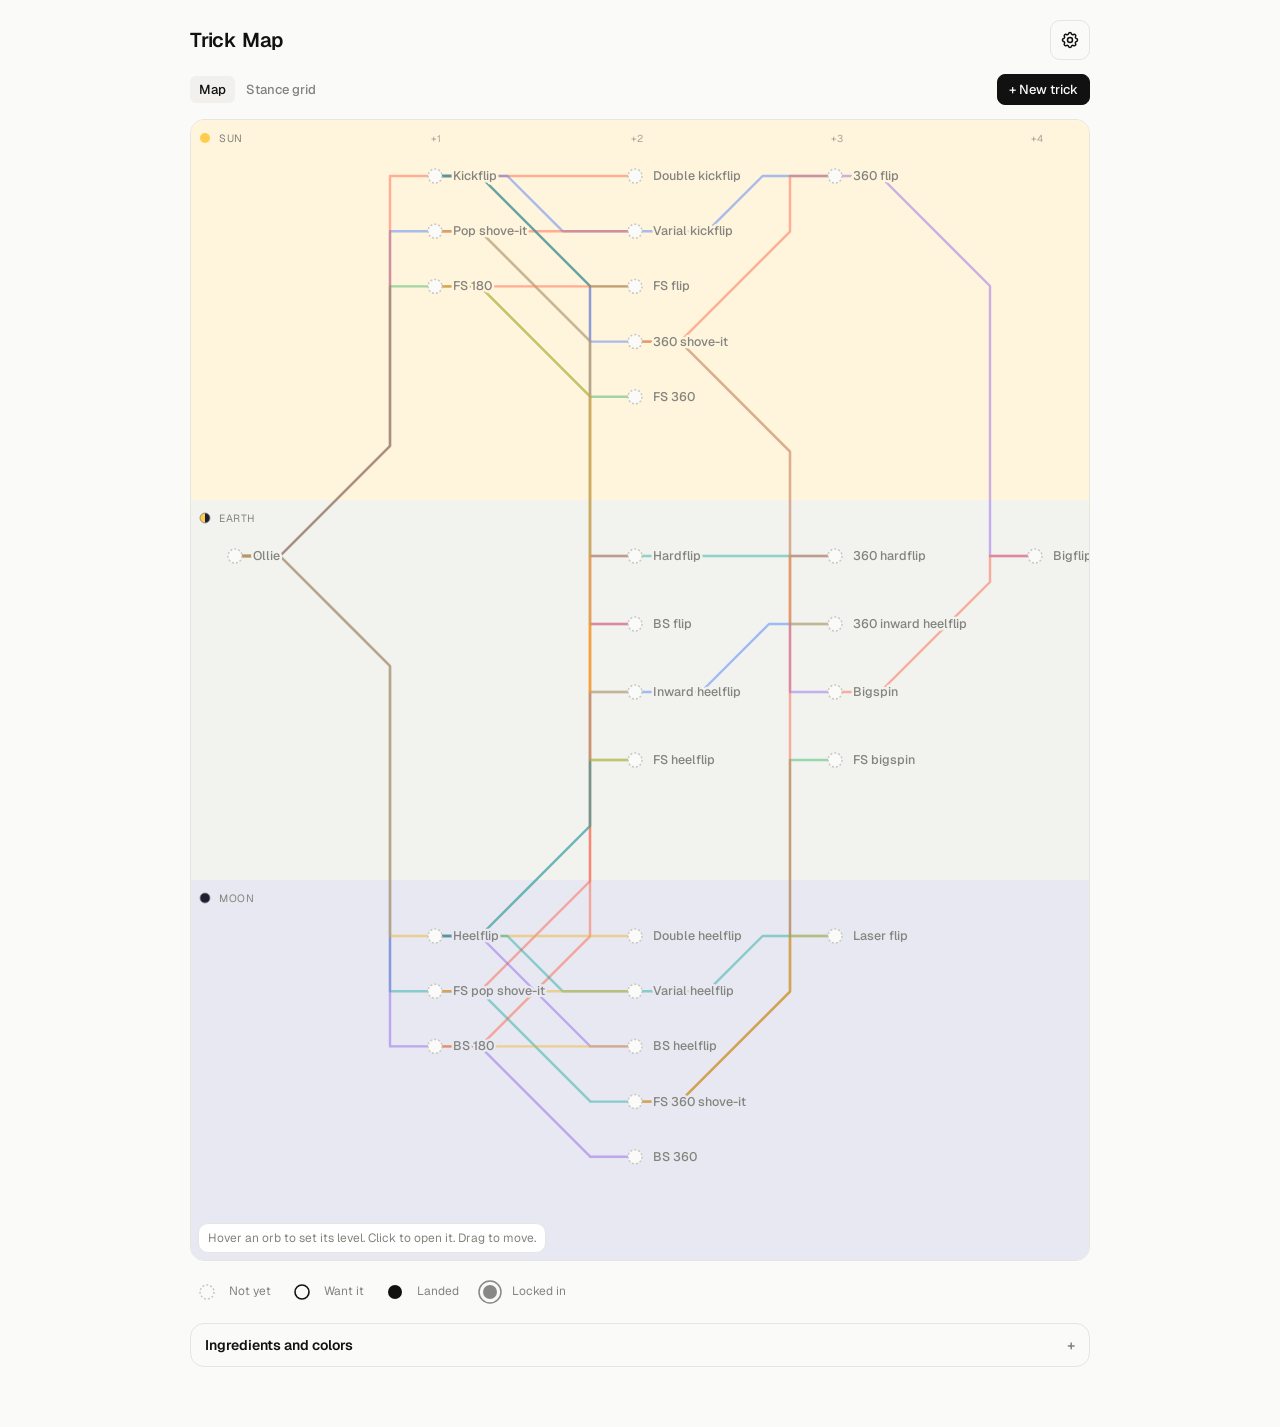
==== commit 8d6f0235: "Phone: map is always full screen, controls in a top bar Co-Authored-By: Claude Opus 5.5 <noreply@ant" ====
--- a/index.html
+++ b/index.html
@@ -94,6 +94,30 @@
 .expand span{background:var(--fg);color:var(--bg);font:600 14px var(--sans);padding:10px 16px;border-radius:999px;box-shadow:0 4px 14px rgba(0,0,0,.2)}
 #mapwrap.fs .zoom{bottom:calc(10px + env(safe-area-inset-bottom,0px));right:calc(10px + env(safe-area-inset-right,0px))}
 #mapwrap.fs .toast{bottom:calc(10px + env(safe-area-inset-bottom,0px))}
+
+.phoneonly{display:none}
+html.phone .phoneonly{display:flex}
+html.phone{padding:0}
+html.phone,html.phone body{height:100%;overflow:hidden;overscroll-behavior:none;background:var(--bg)}
+html.phone body{padding:0}
+html.phone .wrap{max-width:none;gap:0}
+html.phone header.top,html.phone .wrap>.bar,html.phone .wrap>.legend{display:none!important}
+.pbar{position:fixed;left:0;right:0;top:0;z-index:30;display:flex;align-items:center;gap:8px;background:var(--bg);border-bottom:1px solid var(--line);
+  padding:calc(6px + env(safe-area-inset-top,0px)) max(10px,env(safe-area-inset-right,0px)) 6px max(10px,env(safe-area-inset-left,0px));height:calc(52px + env(safe-area-inset-top,0px))}
+.pbar .seg{flex:1;min-width:0}
+.pbar .btn{white-space:nowrap;padding:7px 11px}
+.pbar .gear{width:38px;height:38px}
+html.phone #mapwrap{position:fixed;left:0;right:0;top:calc(52px + env(safe-area-inset-top,0px));bottom:0;z-index:5}
+html.phone #map{height:100%;border:0;border-radius:0;overflow-y:auto;overflow-x:hidden;-webkit-overflow-scrolling:touch}
+html.phone #map.touch{overflow:hidden;touch-action:none;margin:0;height:100%}
+html.phone #map .grid{padding-bottom:calc(20px + env(safe-area-inset-bottom,0px))}
+html.phone .settings{top:44px;max-height:calc(100dvh - 80px);overflow:auto}
+html.phone #mapwrap .toast{bottom:calc(10px + env(safe-area-inset-bottom,0px));max-width:calc(100% - 20px)}
+html.phone #builder{display:none}
+html.phone #builder.sheetopen{display:block;position:fixed;inset:0;z-index:45;overflow:auto;border:0;border-radius:0;background:var(--bg);
+  padding:env(safe-area-inset-top,0px) env(safe-area-inset-right,0px) env(safe-area-inset-bottom,0px) env(safe-area-inset-left,0px)}
+html.phone #builder.sheetopen summary::after{content:"Done";font:600 14px var(--sans);color:var(--fg)}
+html.phone .irow{grid-template-columns:34px minmax(0,1fr) 92px 28px}
 .grid{display:flex;flex-direction:column;min-width:340px}
 .grow{display:grid;grid-template-columns:minmax(0,1fr) repeat(4,60px);align-items:center;border-bottom:1px solid var(--line)}
 .ghead{position:sticky;top:0;background:var(--bg);font:500 11px var(--mono);color:var(--muted);text-transform:uppercase;letter-spacing:.05em;padding:8px 0}
@@ -172,7 +196,7 @@
   <header class="top">
     <h1>Trick Map</h1>
     <div class="gearwrap"><button class="gear" id="gear" aria-label="Settings" aria-expanded="false"><svg width="20" height="20" viewBox="0 0 24 24" fill="none" stroke="currentColor" stroke-width="1.8" stroke-linecap="round" stroke-linejoin="round"><path d="M10.3 4.3c.4-1.7 3-1.7 3.4 0a1.7 1.7 0 0 0 2.6 1.1c1.5-.9 3.3.8 2.4 2.4a1.7 1.7 0 0 0 1 2.5c1.8.4 1.8 3 0 3.4a1.7 1.7 0 0 0-1 2.6c.9 1.5-.9 3.3-2.4 2.4a1.7 1.7 0 0 0-2.6 1c-.4 1.8-3 1.8-3.4 0a1.7 1.7 0 0 0-2.6-1c-1.5.9-3.3-.9-2.4-2.4a1.7 1.7 0 0 0-1-2.6c-1.8-.4-1.8-3 0-3.4a1.7 1.7 0 0 0 1-2.5c-.9-1.6.9-3.3 2.4-2.4a1.7 1.7 0 0 0 2.6-1.1z"/><circle cx="12" cy="12" r="3"/></svg></button>
-      <div class="settings" id="settings" hidden><div class="mono">Settings</div><div id="prefs"></div><p class="hint" id="syncline" style="max-width:280px"></p></div></div>
+      <div class="settings" id="settings" hidden><div class="mono">Settings</div><div id="prefs"></div><div class="legend phoneonly" id="legend2"></div><button class="btn phoneonly" id="openIngs">Ingredients and colors</button><p class="hint" id="syncline" style="max-width:280px"></p></div></div>
   </header>
 
   <div class="bar">
@@ -334,7 +358,7 @@
   for(const sd of order){const inBand=nodes.filter(n=>n.side===sd),cols={};
     for(const n of inBand)(cols[n.fl]=cols[n.fl]||[]).push(n);
     let rows=0;for(const fl in cols){cols[fl].sort((a,b)=>sortKey(a)<sortKey(b)?-1:1);rows=Math.max(rows,cols[fl].length)}
-    const rh=Math.min(ROWH,(BANDH-BANDPAD-24)/Math.max(1,rows));
+    const rh=Math.min(ROWH,(BANDH-BANDPAD-60)/Math.max(1,rows));
     for(const fl in cols) cols[fl].forEach((n,i)=>{n.ax=X0+fl*COLW;n.ay=y+BANDPAD+i*rh+12});
     bands[sd]={y0:y,y1:y+BANDH};y+=BANDH}
   const maxFl=Math.max(4,...nodes.map(n=>n.fl));
@@ -423,18 +447,29 @@
   for(const n of M.nodes){
     s+=`<g class="orb" data-k="${esc(n.k)}" transform="translate(${n.x},${n.y}) scale(${ORBK()})"><circle r="22" fill="transparent"/>${orbSvg(n)}`+
        `<text x="${n.side==="sun"&&n.lv?22:18}" y="4" font-size="12.5" font-weight="${n.k===sel?600:500}" fill="${n.lv?"var(--fg)":"var(--muted)"}" stroke="${bandFill[bandAt(M,n.y)]}" stroke-width="5" stroke-linejoin="round" paint-order="stroke">${esc(n.name)}</text></g>`}
-  $("map").innerHTML=S.view==="grid"?gridHtml(M):`<svg id="svg" width="${W}" height="${H}" viewBox="0 0 ${W} ${H}" preserveAspectRatio="none">${s}</svg>`;
-  const tm=TOUCH&&S.view==="map";if(!tm&&FS)setFS(false,true);$("map").classList.toggle("touch",tm);$("zoom").hidden=true;$("expand").hidden=!tm||FS;$("fsx").hidden=!tm||!FS;
-  if(tm) applyVZ()
+  if(PHONE&&S.view==="map") s=phoneSvg(M,bandFill);
+  $("map").innerHTML=S.view==="grid"?gridHtml(M):PHONE?s:`<svg id="svg" width="${W}" height="${H}" viewBox="0 0 ${W} ${H}">${s}</svg>`;
+  const tm=TOUCH&&S.view==="map";$("map").classList.toggle("touch",tm);$("zoom").hidden=true;$("expand").hidden=true;$("fsx").hidden=true;
   renderBars();renderLegend();if(sel!==null&&!skipSheet) renderSheet(M);
 }
+function phoneSvg(M,bandFill){
+  phoneFit(M);const{vw,vh}=PT;let s="";
+  for(const sd of ["sun","earth","moon"]){const b=M.bands[sd],y0=b.y0*PT.sy,y1=b.y1*PT.sy;
+    s+=`<rect x="0" y="${y0}" width="${vw}" height="${y1-y0}" fill="${bandFill[sd]}"/>`;
+    s+=`<g transform="translate(12,${y0+14})">${bandIcon(sd)}<text x="11" y="3.5" font-size="9.5" font-family="Geist Mono, monospace" fill="var(--muted)" letter-spacing=".6">${SIDES[sd].toUpperCase()}</text></g>`}
+  for(const e of M.edges) s+=`<path data-e="${esc(e.a.k)}>${esc(e.b.k)}" d="${edgePath(P(e.a),P(e.b))}" fill="none" stroke="${BW(e.c)}" stroke-width="2" stroke-linejoin="round" stroke-linecap="round" opacity="${e.b.lv>=2&&e.a.lv>=2?.95:.45}"/>`;
+  const lw=Math.max(56,COLW*PT.sx-6),fs=10.5;
+  for(const n of M.nodes){const p=P(n),lines=wrapWords(n.name,lw,fs),stroke=bandFill[bandAt(M,n.y)];
+    s+=`<g class="orb" data-k="${esc(n.k)}" transform="translate(${p.x},${p.y})"><circle r="24" fill="transparent"/><g transform="scale(${ORBK()})">${orbSvg(n)}</g>`+
+      `<text y="${15+fs*.8}" text-anchor="middle" font-size="${fs}" font-weight="${n.k===sel?600:500}" fill="${n.lv?"var(--fg)":"var(--muted)"}" stroke="${stroke}" stroke-width="4" stroke-linejoin="round" paint-order="stroke">${lines.map((l,i)=>`<tspan x="0" dy="${i?fs*1.1:0}">${esc(l)}</tspan>`).join("")}</text></g>`}
+  return `<svg id="svg" width="${vw}" height="${vh}" viewBox="0 0 ${vw} ${vh}">${s}</svg>`}
 function bandAt(M,y){for(const sd of ["sun","earth","moon"]) if(y>=M.bands[sd].y0&&y<M.bands[sd].y1) return sd;return y<0?"sun":"moon"}
 function bandIcon(sd){const sun=S.sideCol.sun,moon=S.sideCol.moon;
   if(sd==="sun") return `<circle r="5" fill="${sun}"/>`;
   if(sd==="moon") return `<circle r="5" fill="${moon}" stroke="var(--muted)" stroke-width=".8"/>`;
   return `<path d="M0,-5 A5,5 0 0,0 0,5Z" fill="${sun}"/><path d="M0,-5 A5,5 0 0,1 0,5Z" fill="${moon}"/><circle r="5" fill="none" stroke="var(--muted)" stroke-width=".8"/>`}
 function legendOrb(side,lv){return `<svg width="34" height="34" viewBox="-17 -17 34 34">${orbSvg({side,lv,col:"#888888",k:"__"})}</svg>`}
-function renderLegend(){$("legend").innerHTML=LEVELS.map((l,i)=>`<span>${legendOrb("earth",i)}${l}</span>`).join("")}
+function renderLegend(){const h=LEVELS.map((l,i)=>`<span>${legendOrb("earth",i)}${l}</span>`).join("");$("legend").innerHTML=h;const l2=$("legend2");if(l2)l2.innerHTML=h}
 
 /* ===== bars ===== */
 const $=id=>document.getElementById(id);
@@ -443,7 +478,7 @@
   const sg=(key,opts,label)=>`<div class="seg" role="group" aria-label="${label}"><span class="mono" style="align-self:center;margin-right:4px">${label}</span>${opts.map(([v,l])=>`<button data-pref="${key}" data-val="${v}" aria-pressed="${(S[key]||opts[0][0])===v}">${l}</button>`).join("")}</div>`;
   $("prefs").innerHTML=sg("filter",[["all","Everything"],["next","Next stops"]],"Show")+sg("layout",[["auto","Auto"],["custom","Custom"]],"Layout")+sg("palette",[["color","Color"],["bw","Black and white"]],"Colors")+sg("rider",[["regular","Regular"],["goofy","Goofy"]],"I ride");
   document.documentElement.classList.toggle("bw",S.palette==="bw");
-  $("toast").innerHTML=toast||(matchMedia("(hover:hover)").matches?"Hover an orb to set its level. Click to open it. Drag to move.":"Tap an orb to open it, hold it to set the level, drag it to move it.");
+  $("toast").innerHTML=toast||(PHONE?"":"Hover an orb to set its level. Click to open it. Drag to move.");
 }
 
 /* ===== breakdown sheet ===== */
@@ -545,8 +580,19 @@
 /* ===== drag orbs ===== */
 let drag=null;
 const TOUCH=matchMedia("(pointer:coarse)").matches&&!matchMedia("(hover:hover)").matches;
-let FS=false;
-const ORBK=()=>TOUCH&&FS&&VZ.sx?`${(.85/VZ.sx).toFixed(4)},${(.85/VZ.sy).toFixed(4)}`:"1";
+const PHONE=TOUCH;
+let FS=PHONE;
+const ORBK=()=>PHONE?"0.9":"1";
+const PT={sx:1,sy:1,ox:0,oy:0,vw:0,vh:0};
+const P=n=>PHONE&&S.view==="map"?{x:n.x*PT.sx+PT.ox,y:n.y*PT.sy+PT.oy}:{x:n.x,y:n.y};
+function phoneFit(M){const m=$("map");PT.vw=m.clientWidth||innerWidth;PT.vh=m.clientHeight||innerHeight;
+  const xs=M.nodes.map(n=>n.x),x0=Math.min(X0,...xs),x1=Math.max(X0+M.maxFl*COLW,...xs),mx=Math.min(48,PT.vw*.11);
+  PT.sx=(PT.vw-2*mx)/Math.max(1,x1-x0);PT.ox=mx-x0*PT.sx;PT.sy=PT.vh/M.H;PT.oy=0;VZ.sx=PT.sx;VZ.sy=PT.sy;
+  PT.x0=x0;PT.x1=x1}
+function wrapWords(t,maxW,fs){const cw=fs*.56,words=t.split(" "),out=[];let l="";
+  for(const w of words){const tt=l?l+" "+w:w;if(tt.length*cw>maxW&&l){out.push(l);l=w}else l=tt}if(l)out.push(l);
+  if(out.length>2){out[1]=out.slice(1).join(" ");out.length=2}
+  return out.map(x=>x.length*cw>maxW?x.slice(0,Math.max(3,Math.floor(maxW/cw)-1))+"…":x)}
 function setFS(on,quiet){FS=on;if(on){const h=Math.max(320,Math.min(window.innerHeight||9999,(screen.height||900)-100));$("mapwrap").style.setProperty("--fsh",h+"px")}
   $("mapwrap").classList.toggle("fs",on);document.documentElement.classList.toggle("fsmode",on);
   $("fsx").hidden=!on;$("zoom").hidden=true;$("expand").hidden=on||!(TOUCH&&S.view==="map");hidePop();window.scrollTo(0,0)
@@ -554,7 +600,7 @@
 function fitAll(){const m=$("map"),svg=$("svg");if(!svg) return;const W=+svg.getAttribute("width"),H=+svg.getAttribute("height");
   VZ.sx=m.clientWidth/W;VZ.sy=m.clientHeight/H;VZ.z=Math.min(VZ.sx,VZ.sy);VZ.x=0;VZ.y=0;applyVZ()}
 const VZ={x:0,y:0,z:.6,init:false};let moveK=null,pan=null,pinch=null;const tp=new Map();
-function applyVZ(){const svg=$("svg");if(!svg||!TOUCH) return;svg.style.transformOrigin="0 0";svg.style.transform=FS&&VZ.sx?`scale(${VZ.sx},${VZ.sy})`:`translate(${VZ.x}px,${VZ.y}px) scale(${VZ.z})`}
+function applyVZ(){const svg=$("svg");if(!svg||!TOUCH) return;if(PHONE){svg.style.transform="";return}svg.style.transformOrigin="0 0";svg.style.transform=FS&&VZ.sx?`scale(${VZ.sx},${VZ.sy})`:`translate(${VZ.x}px,${VZ.y}px) scale(${VZ.z})`}
 function clampVZ(){const m=$("map"),svg=$("svg");if(!svg) return;const W=+svg.getAttribute("width"),H=+svg.getAttribute("height"),cw=m.clientWidth,ch=m.clientHeight;
   VZ.x=Math.min(60,Math.max(Math.min(0,cw-W*VZ.z)-60,VZ.x));VZ.y=Math.min(60,Math.max(Math.min(0,ch-H*VZ.z)-60,VZ.y))}
 function fitVZ(minZ){const m=$("map"),svg=$("svg");if(!svg) return;const W=+svg.getAttribute("width"),H=+svg.getAttribute("height");
@@ -592,9 +638,10 @@
   if(!drag) return;const kx=TOUCH&&FS&&VZ.sx?VZ.sx:(TOUCH?VZ.z:1),ky=TOUCH&&FS&&VZ.sy?VZ.sy:(TOUCH?VZ.z:1),dx=(e.clientX-drag.sx)/kx,dy=(e.clientY-drag.sy)/ky;
   if(drag.long) return;
   if(!drag.moved&&Math.hypot(e.clientX-drag.sx,e.clientY-drag.sy)<7) return;drag.moved=true;clearTimeout(drag.lp);hidePop();drag.g.classList.add("dragging");
-  const n=drag.n,svgEl=$("svg"),MW=+svgEl.getAttribute("width")-14,MH=+svgEl.getAttribute("height")-14;n.x=Math.min(MW,Math.max(14,drag.ox+dx));n.y=Math.min(MH,Math.max(14,drag.oy+dy));
-  drag.g.setAttribute("transform",`translate(${n.x},${n.y}) scale(${ORBK()})`);
-  for(const p of drag.edges){const[a,b]=p.dataset.e.split(">");p.setAttribute("d",edgePath(drag.M.map.get(a),drag.M.map.get(b)))}
+  const n=drag.n,svgEl=$("svg");
+  if(PHONE){n.x=Math.min(PT.x1,Math.max(PT.x0,drag.ox+dx));n.y=Math.min(drag.M.H-30/PT.sy,Math.max(14/PT.sy,drag.oy+dy));const p=P(n);drag.g.setAttribute("transform",`translate(${p.x},${p.y})`)}
+  else{const MW=+svgEl.getAttribute("width")-14,MH=+svgEl.getAttribute("height")-14;n.x=Math.min(MW,Math.max(14,drag.ox+dx));n.y=Math.min(MH,Math.max(14,drag.oy+dy));drag.g.setAttribute("transform",`translate(${n.x},${n.y}) scale(${ORBK()})`)}
+  for(const p of drag.edges){const[a,b]=p.dataset.e.split(">");p.setAttribute("d",edgePath(P(drag.M.map.get(a)),P(drag.M.map.get(b))))}
 });
 function endTouch(e){
   if(!TOUCH||!tp.has(e.pointerId)) return;tp.delete(e.pointerId);if(tp.size<2)pinch=null;
@@ -703,7 +750,15 @@
 $("addIng").onclick=()=>{const id="c"+Date.now().toString(36);S.ings.push({id,name:"New ingredient",color:"#"+Math.floor(Math.random()*0xffffff).toString(16).padStart(6,"0"),side:"earth"});save();renderIngs();
   const inp=document.querySelector(`[data-in="${S.ings.length-1}"]`);if(inp){inp.focus();inp.select()}};
 
+
+if(PHONE){document.documentElement.classList.add("phone");S.view=S.view||"map";
+  const bar=document.createElement("div");bar.className="pbar";bar.append($("stance"),$("newTrick"),document.querySelector(".gearwrap"));document.body.prepend(bar);
+  $("openIngs").onclick=()=>{$("settings").hidden=true;const b=$("builder");b.open=true;b.classList.add("sheetopen");b.scrollTop=0};
+  $("builder").addEventListener("toggle",()=>{if(!$("builder").open)$("builder").classList.remove("sheetopen")});
+  let rt;const rr=()=>{clearTimeout(rt);rt=setTimeout(()=>{if(S.view==="map")render(true)},120)};addEventListener("resize",rr);addEventListener("orientationchange",rr);
+}
 renderIngs();render();
+if(PHONE) requestAnimationFrame(()=>render(true));
 </script>
 
 <script>
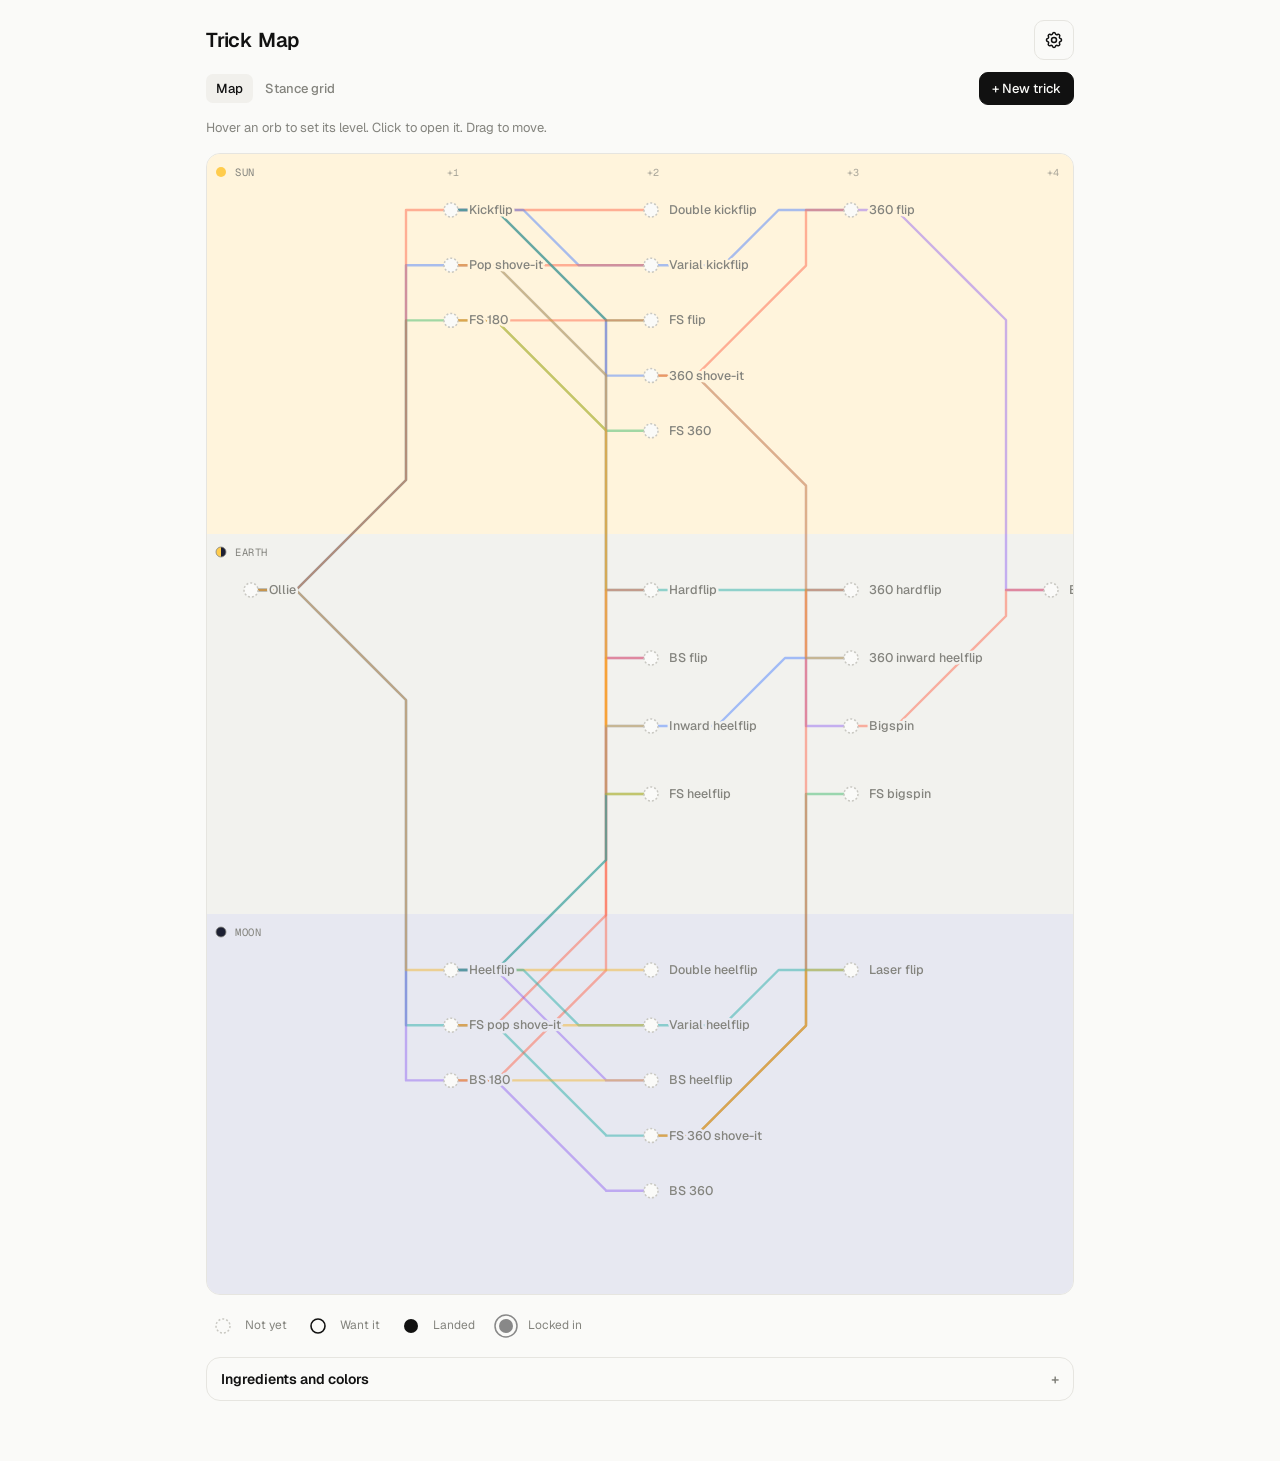
==== commit c39e3002: "Rebuild as modules, add backup and restore, add five test versions - Split the single-file app into " ====
--- a/index.html
+++ b/index.html
@@ -3,766 +3,54 @@
 <head>
 <meta charset="utf-8">
 <meta name="viewport" content="width=device-width,initial-scale=1,viewport-fit=cover">
-<meta name="theme-color" content="#111110">
+<meta name="theme-color" content="#111110" media="(prefers-color-scheme: dark)">
+<meta name="theme-color" content="#fafaf8" media="(prefers-color-scheme: light)">
 <meta name="apple-mobile-web-app-capable" content="yes">
 <meta name="mobile-web-app-capable" content="yes">
 <meta name="apple-mobile-web-app-status-bar-style" content="black-translucent">
 <meta name="apple-mobile-web-app-title" content="Trick Map">
+<meta name="description" content="Map your flatground skate tricks: Sun, Earth and Moon.">
+<title>Trick Map</title>
 <link rel="manifest" href="manifest.webmanifest">
 <link rel="apple-touch-icon" href="icons/apple-touch-icon.png">
 <link rel="icon" type="image/png" href="icons/icon-192.png">
-<title>Trick Map</title>
 <link rel="preconnect" href="https://fonts.googleapis.com">
+<link rel="preconnect" href="https://fonts.gstatic.com" crossorigin>
 <link rel="stylesheet" href="https://fonts.googleapis.com/css2?family=Geist:wght@400;500;600&family=Geist+Mono:wght@400;500&display=swap">
-<style>
-/* Layout: toolbar → map split into Sun / Earth / Moon bands (columns = number of ingredients), draggable orbs → bottom sheet breakdown → ingredient builder */
-:root{
-  --bg:#fafaf8; --fg:#111111; --muted:#84847e; --faint:#c9c8c2; --line:#e6e5e0; --chip:#f1f0ec; --sheet:#ffffff;
-  --sunband:#fff4dc; --earthband:#f2f2ee; --moonband:#e7e8f1; --moonink:#1d2033;
-  --sans:"Geist",system-ui,-apple-system,"Segoe UI",sans-serif;
-  --mono:"Geist Mono",ui-monospace,Menlo,monospace;
-}
-@media (prefers-color-scheme:dark){:root:not([data-theme="light"]){
-  --bg:#111110; --fg:#f0f0ec; --muted:#8e8e88; --faint:#4b4b47; --line:#272725; --chip:#1c1c1a; --sheet:#1a1a19;
-  --sunband:#241f13; --earthband:#171716; --moonband:#12131c; --moonink:#05060c; color-scheme:dark}}
-:root[data-theme="dark"]{
-  --bg:#111110; --fg:#f0f0ec; --muted:#8e8e88; --faint:#4b4b47; --line:#272725; --chip:#1c1c1a; --sheet:#1a1a19;
-  --sunband:#241f13; --earthband:#171716; --moonband:#12131c; --moonink:#05060c; color-scheme:dark}
-*{box-sizing:border-box}
-body{background:var(--bg);color:var(--fg);font-family:var(--sans);font-size:14px;line-height:1.45;
-  padding-left:max(16px,env(safe-area-inset-left,0px));padding-right:max(16px,env(safe-area-inset-right,0px));padding-block:20px 60px}
-.wrap{max-width:900px;margin:0 auto;display:flex;flex-direction:column;gap:14px}
-header{display:flex;justify-content:space-between;align-items:baseline;gap:10px;flex-wrap:wrap}
-h1{font-size:20px;font-weight:600;letter-spacing:-.01em;margin:0}
-.mono{font-family:var(--mono);font-size:11px;color:var(--muted);text-transform:uppercase;letter-spacing:.06em}
-.bar{display:flex;gap:10px;flex-wrap:wrap;align-items:center;justify-content:space-between}
-.seg{display:flex;gap:2px;flex-wrap:wrap}
-.seg button{border:0;background:none;color:var(--muted);font:500 13px var(--sans);padding:5px 9px;border-radius:6px;cursor:pointer}
-.seg button[aria-pressed="true"]{color:var(--fg);background:var(--chip)}
-.btn{border:1px solid var(--line);background:none;color:var(--fg);border-radius:8px;padding:6px 11px;font:500 13px var(--sans);cursor:pointer}
-.btn.primary{background:var(--fg);color:var(--bg);border-color:var(--fg)}
-.btn.small{padding:3px 9px;font-size:12px}
-button:focus-visible,input:focus-visible,select:focus-visible,textarea:focus-visible{outline:2px solid var(--fg);outline-offset:2px}
-.map{overflow-x:auto;border:1px solid var(--line);border-radius:14px;background:var(--bg);-webkit-overflow-scrolling:touch}
-.map svg{display:block}
-.map text{font-family:var(--sans)}
-.orb{cursor:grab;touch-action:none}
-.orb.dragging{cursor:grabbing}
-.map svg{-webkit-user-select:none;user-select:none;-webkit-touch-callout:none}
-.pop{position:absolute;z-index:6;background:var(--sheet);border:1px solid var(--line);border-radius:10px;box-shadow:0 6px 24px rgba(0,0,0,.2);padding:6px;display:flex;flex-direction:column;gap:5px;width:max-content}
-.pop .pt{font-size:12px;font-weight:600;padding:0 2px}
-.pop .pr{display:flex;gap:3px}
-.pop button{border:1px solid var(--line);background:none;color:var(--fg);border-radius:7px;padding:6px 8px;font:500 12px var(--sans);cursor:pointer;white-space:nowrap}
-.pop button[aria-pressed="true"]{background:var(--fg);color:var(--bg);border-color:var(--fg)}
-.toast{min-height:20px;font-size:13px;color:var(--muted)}
-.toast b{color:var(--fg);font-weight:600}
-.orbpick{display:flex;gap:8px;overflow-x:auto;padding-bottom:4px}
-.opick{flex:0 0 auto;display:flex;flex-direction:column;align-items:center;gap:4px;border:1px solid var(--line);background:none;color:var(--fg);border-radius:10px;padding:6px 6px 6px;font:500 12px var(--sans);cursor:pointer}
-.opick b{font:500 11px var(--mono);color:var(--muted)}
-.opick[aria-pressed="true"]{border-color:var(--fg);box-shadow:inset 0 0 0 1px var(--fg)}
-#prefs{gap:14px}
-.map.touch{overflow:hidden;height:60vh;margin-left:calc(-1 * max(16px,env(safe-area-inset-left,0px)));margin-right:calc(-1 * max(16px,env(safe-area-inset-right,0px)));border-radius:0;border-left:0;border-right:0;touch-action:none;overscroll-behavior:contain}
-.zoom{position:absolute;right:8px;bottom:8px;display:flex;gap:4px;z-index:4}
-.zoom button{min-width:40px;height:40px;border:1px solid var(--line);background:var(--sheet);color:var(--fg);border-radius:10px;font:500 16px var(--sans);cursor:pointer;box-shadow:0 2px 8px rgba(0,0,0,.12)}
-@media (max-width:560px){
-  .grow{grid-template-columns:minmax(0,1fr) repeat(4,48px)}
-  .gname{font-size:13px;padding:12px 8px}
-  .gname span{white-space:normal;overflow:visible;line-height:1.25}
-  .ghead{font-size:10px}
-  #prefs{gap:8px}
-  .seg button{padding:6px 8px}
-  .lv button{padding:9px 2px;font-size:12px}
-}
-.top{position:relative;align-items:center}
-.gearwrap{position:relative}
-.gear{width:40px;height:40px;display:grid;place-items:center;border:1px solid var(--line);background:none;color:var(--fg);border-radius:10px;cursor:pointer}
-.gear[aria-expanded="true"]{background:var(--chip)}
-.settings{position:absolute;right:0;top:46px;z-index:30;background:var(--sheet);border:1px solid var(--line);border-radius:14px;box-shadow:0 12px 36px rgba(0,0,0,.18);padding:12px;display:flex;flex-direction:column;gap:10px;width:max-content;max-width:calc(100vw - 32px)}
-#prefs{display:flex;flex-direction:column;gap:10px}
-#prefs .seg{flex-wrap:nowrap;align-items:center}
-#prefs .seg .mono{width:62px;flex:0 0 auto}
-#mapwrap .toast{position:absolute;left:8px;bottom:8px;max-width:calc(100% - 170px);z-index:3;pointer-events:none;font-size:12px;line-height:1.35;min-height:0;background:var(--sheet);border:1px solid var(--line);border-radius:10px;padding:6px 9px}
-#mapwrap .toast:empty{display:none}
-html.fsmode .wrap>*:not(#mapwrap){display:none!important}
-html.fsmode body{padding:0!important;background:var(--bg)}
-html.fsmode .wrap{max-width:none;gap:0}
-#mapwrap.fs{position:relative;background:var(--bg)}
-#mapwrap.fs .map.touch{height:var(--fsh,100dvh);margin:0;border:0;border-radius:0}
-html.fsmode,html.fsmode body{overflow:hidden;overscroll-behavior:none;height:100%;touch-action:none}
-.fsx{position:absolute;top:calc(10px + env(safe-area-inset-top,0px));left:calc(10px + env(safe-area-inset-left,0px));z-index:5;width:42px;height:42px;border:1px solid var(--line);background:var(--sheet);color:var(--fg);border-radius:12px;font-size:24px;line-height:1;cursor:pointer;box-shadow:0 2px 8px rgba(0,0,0,.12)}
-.expand{position:absolute;inset:0;z-index:4;border:0;background:transparent;display:flex;align-items:flex-end;justify-content:center;padding-bottom:18px;cursor:pointer}
-.expand span{background:var(--fg);color:var(--bg);font:600 14px var(--sans);padding:10px 16px;border-radius:999px;box-shadow:0 4px 14px rgba(0,0,0,.2)}
-#mapwrap.fs .zoom{bottom:calc(10px + env(safe-area-inset-bottom,0px));right:calc(10px + env(safe-area-inset-right,0px))}
-#mapwrap.fs .toast{bottom:calc(10px + env(safe-area-inset-bottom,0px))}
-
-.phoneonly{display:none}
-html.phone .phoneonly{display:flex}
-html.phone{padding:0}
-html.phone,html.phone body{height:100%;overflow:hidden;overscroll-behavior:none;background:var(--bg)}
-html.phone body{padding:0}
-html.phone .wrap{max-width:none;gap:0}
-html.phone header.top,html.phone .wrap>.bar,html.phone .wrap>.legend{display:none!important}
-.pbar{position:fixed;left:0;right:0;top:0;z-index:30;display:flex;align-items:center;gap:8px;background:var(--bg);border-bottom:1px solid var(--line);
-  padding:calc(6px + env(safe-area-inset-top,0px)) max(10px,env(safe-area-inset-right,0px)) 6px max(10px,env(safe-area-inset-left,0px));height:calc(52px + env(safe-area-inset-top,0px))}
-.pbar .seg{flex:1;min-width:0}
-.pbar .btn{white-space:nowrap;padding:7px 11px}
-.pbar .gear{width:38px;height:38px}
-html.phone #mapwrap{position:fixed;left:0;right:0;top:calc(52px + env(safe-area-inset-top,0px));bottom:0;z-index:5}
-html.phone #map{height:100%;border:0;border-radius:0;overflow-y:auto;overflow-x:hidden;-webkit-overflow-scrolling:touch}
-html.phone #map.touch{overflow:hidden;touch-action:none;margin:0;height:100%}
-html.phone #map .grid{padding-bottom:calc(20px + env(safe-area-inset-bottom,0px))}
-html.phone .settings{top:44px;max-height:calc(100dvh - 80px);overflow:auto}
-html.phone #mapwrap .toast{bottom:calc(10px + env(safe-area-inset-bottom,0px));max-width:calc(100% - 20px)}
-html.phone #builder{display:none}
-html.phone #builder.sheetopen{display:block;position:fixed;inset:0;z-index:45;overflow:auto;border:0;border-radius:0;background:var(--bg);
-  padding:env(safe-area-inset-top,0px) env(safe-area-inset-right,0px) env(safe-area-inset-bottom,0px) env(safe-area-inset-left,0px)}
-html.phone #builder.sheetopen summary::after{content:"Done";font:600 14px var(--sans);color:var(--fg)}
-html.phone .irow{grid-template-columns:34px minmax(0,1fr) 92px 28px}
-.grid{display:flex;flex-direction:column;min-width:340px}
-.grow{display:grid;grid-template-columns:minmax(0,1fr) repeat(4,60px);align-items:center;border-bottom:1px solid var(--line)}
-.ghead{position:sticky;top:0;background:var(--bg);font:500 11px var(--mono);color:var(--muted);text-transform:uppercase;letter-spacing:.05em;padding:8px 0}
-.ghead span{text-align:center}.ghead .on{color:var(--fg)}
-.gband{display:flex;align-items:center;gap:6px;font:500 11px var(--mono);text-transform:uppercase;letter-spacing:.06em;color:var(--muted);padding:12px 10px 6px}
-.gband.sun{background:var(--sunband)}.gband.earth{background:var(--earthband)}.gband.moon{background:var(--moonband)}
-.gname{display:flex;align-items:center;gap:8px;border:0;background:none;color:var(--fg);font:500 14px var(--sans);text-align:left;padding:14px 12px;cursor:pointer;min-width:0}
-.gname span{overflow:hidden;text-overflow:ellipsis;white-space:nowrap}
-.gname i{width:9px;height:9px;border-radius:50%;flex:0 0 auto}
-.gcell{border:0;background:none;display:grid;place-items:center;height:52px;cursor:pointer;-webkit-touch-callout:none;user-select:none}
-.gcell:hover{background:var(--chip)}
-.legend{display:flex;gap:14px;flex-wrap:wrap;font-size:12px;color:var(--muted);align-items:center}
-.legend span{display:inline-flex;align-items:center;gap:5px}
-
-/* sheet */
-.sheet{position:fixed;left:0;right:0;bottom:0;z-index:40;background:var(--sheet);border-top:1px solid var(--line);border-radius:18px 18px 0 0;box-shadow:0 -10px 40px rgba(0,0,0,.18);
-  max-height:72vh;overflow-y:auto;padding:14px max(16px,env(safe-area-inset-right,0px)) calc(18px + env(safe-area-inset-bottom,0px)) max(16px,env(safe-area-inset-left,0px))}
-.sin{max-width:620px;margin:0 auto;display:flex;flex-direction:column;gap:16px}
-.shead{display:flex;gap:10px;align-items:flex-start;justify-content:space-between}
-.nameinput{font:600 19px var(--sans);color:var(--fg);background:none;border:0;border-bottom:1px dashed var(--faint);padding:2px 0;width:100%;min-width:0}
-.x{border:0;background:none;color:var(--muted);font-size:24px;line-height:1;cursor:pointer;padding:0 4px}
-.sec{display:flex;flex-direction:column;gap:7px}
-.lv{display:grid;grid-template-columns:repeat(4,1fr);gap:4px}
-.lv button,.side button{border:1px solid var(--line);background:none;color:var(--fg);border-radius:8px;padding:7px 4px;font:500 13px var(--sans);cursor:pointer}
-.lv button[aria-pressed="true"],.side button[aria-pressed="true"]{background:var(--fg);color:var(--bg);border-color:var(--fg)}
-.side{display:grid;grid-template-columns:repeat(3,1fr);gap:4px}
-.ing{display:flex;align-items:center;gap:10px;padding:7px 0;border-bottom:1px solid var(--line)}
-.ing i{width:10px;height:10px;border-radius:50%;flex:0 0 auto}
-.ing .nm{flex:1;min-width:0}
-.ing small{color:var(--muted);font-size:11px;margin-left:6px}
-.step{display:flex;align-items:center;gap:2px}
-.step button{width:28px;height:28px;border:1px solid var(--line);background:none;color:var(--fg);border-radius:7px;font:500 15px var(--sans);cursor:pointer}
-.step span{width:22px;text-align:center;font:500 13px var(--mono)}
-.addrow{display:flex;gap:6px}
-.addrow select{flex:1;min-width:0;font:500 13px var(--sans);padding:6px 8px;border-radius:8px;border:1px solid var(--line);background:var(--bg);color:var(--fg)}
-.chips{display:flex;flex-wrap:wrap;gap:5px}
-.chip{border:1px solid var(--line);background:none;color:var(--fg);border-radius:999px;padding:4px 10px;font:500 12px var(--sans);cursor:pointer;display:inline-flex;gap:5px;align-items:center}
-.chip i{width:8px;height:8px;border-radius:50%}
-textarea{width:100%;min-height:64px;font:400 13px var(--sans);color:var(--fg);background:var(--bg);border:1px solid var(--line);border-radius:8px;padding:8px;resize:vertical}
-.row{display:flex;gap:8px;flex-wrap:wrap}
-.hint{font-size:12px;color:var(--muted);margin:0}
-.sec+.sec{border-top:1px solid var(--line);padding-top:14px}
-.footctl{display:flex;align-items:center;gap:10px;flex-wrap:wrap}
-.footctl input[type=range]{flex:1;min-width:140px;accent-color:var(--fg)}
-.chip[disabled]{opacity:.4;cursor:default}
-
-/* builder */
-.panel{border:1px solid var(--line);border-radius:14px}
-.panel summary{cursor:pointer;padding:12px 14px;font:600 14px var(--sans);list-style:none;display:flex;justify-content:space-between}
-.panel summary::-webkit-details-marker{display:none}
-.panel summary::after{content:"+";color:var(--muted);font-family:var(--mono)}
-.panel[open] summary::after{content:"–"}
-.pb{padding:0 14px 14px;display:flex;flex-direction:column;gap:12px}
-.irow{display:grid;grid-template-columns:34px 1fr 112px 30px;gap:6px;align-items:center}
-.irow input[type=text],.irow select{font:500 13px var(--sans);padding:6px 8px;border-radius:8px;border:1px solid var(--line);background:var(--bg);color:var(--fg);min-width:0;width:100%}
-input[type=color]{width:32px;height:30px;border:0;padding:0;background:none;cursor:pointer}
-.del{border:0;background:none;color:var(--muted);font-size:18px;cursor:pointer}
-.sidecolors{display:flex;gap:14px;flex-wrap:wrap;font-size:13px}
-.sidecolors label{display:flex;align-items:center;gap:6px}
-</style>
-<style>
-*,*::before,*::after{box-sizing:border-box}
-html{-webkit-text-size-adjust:100%}
-body{margin:0;min-height:100%}
-:root{padding-top:env(safe-area-inset-top,0px);padding-bottom:env(safe-area-inset-bottom,0px)}
-img{max-width:100%}
-[hidden]{display:none!important}
-html.fsmode{padding:0}
-</style>
-
+<link rel="stylesheet" href="css/base.css">
+<link rel="stylesheet" href="css/components.css">
+<link rel="stylesheet" href="css/app.css">
+<script>
+  // Phone or PC layout, decided before first paint.
+  document.documentElement.classList.add(matchMedia("(pointer: coarse)").matches && !matchMedia("(hover: hover)").matches ? "phone" : "pc");
+</script>
+<script type="module" src="js/app/main.js"></script>
 </head>
 <body>
-
-
-<div class="wrap">
+<div class="app">
   <header class="top">
     <h1>Trick Map</h1>
-    <div class="gearwrap"><button class="gear" id="gear" aria-label="Settings" aria-expanded="false"><svg width="20" height="20" viewBox="0 0 24 24" fill="none" stroke="currentColor" stroke-width="1.8" stroke-linecap="round" stroke-linejoin="round"><path d="M10.3 4.3c.4-1.7 3-1.7 3.4 0a1.7 1.7 0 0 0 2.6 1.1c1.5-.9 3.3.8 2.4 2.4a1.7 1.7 0 0 0 1 2.5c1.8.4 1.8 3 0 3.4a1.7 1.7 0 0 0-1 2.6c.9 1.5-.9 3.3-2.4 2.4a1.7 1.7 0 0 0-2.6 1c-.4 1.8-3 1.8-3.4 0a1.7 1.7 0 0 0-2.6-1c-1.5.9-3.3-.9-2.4-2.4a1.7 1.7 0 0 0-1-2.6c-1.8-.4-1.8-3 0-3.4a1.7 1.7 0 0 0 1-2.5c-.9-1.6.9-3.3 2.4-2.4a1.7 1.7 0 0 0 2.6-1.1z"/><circle cx="12" cy="12" r="3"/></svg></button>
-      <div class="settings" id="settings" hidden><div class="mono">Settings</div><div id="prefs"></div><div class="legend phoneonly" id="legend2"></div><button class="btn phoneonly" id="openIngs">Ingredients and colors</button><p class="hint" id="syncline" style="max-width:280px"></p></div></div>
+    <div class="seg views" id="views" role="group" aria-label="View"></div>
+    <button class="btn primary" id="newTrick" type="button">+ New trick</button>
+    <div class="gearwrap">
+      <button class="gear" type="button" aria-label="Settings" aria-expanded="false">
+        <svg width="20" height="20" viewBox="0 0 24 24" fill="none" stroke="currentColor" stroke-width="1.8" stroke-linecap="round" stroke-linejoin="round" aria-hidden="true"><path d="M10.3 4.3c.4-1.7 3-1.7 3.4 0a1.7 1.7 0 0 0 2.6 1.1c1.5-.9 3.3.8 2.4 2.4a1.7 1.7 0 0 0 1 2.5c1.8.4 1.8 3 0 3.4a1.7 1.7 0 0 0-1 2.6c.9 1.5-.9 3.3-2.4 2.4a1.7 1.7 0 0 0-2.6 1c-.4 1.8-3 1.8-3.4 0a1.7 1.7 0 0 0-2.6-1c-1.5.9-3.3-.9-2.4-2.4a1.7 1.7 0 0 0-1-2.6c-1.8-.4-1.8-3 0-3.4a1.7 1.7 0 0 0 1-2.5c-.9-1.6.9-3.3 2.4-2.4a1.7 1.7 0 0 0 2.6-1.1z"/><circle cx="12" cy="12" r="3"/></svg>
+        <span class="dot" hidden></span>
+      </button>
+      <div class="settings" hidden></div>
+    </div>
   </header>
-
-  <div class="bar">
-    <div class="seg" id="stance" role="group" aria-label="View"></div>
-    <button class="btn primary" id="newTrick">+ New trick</button>
-  </div>
-
-  <div style="position:relative" id="mapwrap"><div class="toast" id="toast"></div><div class="map" id="map"></div><button class="expand" id="expand" hidden><span>Tap to open the map</span></button><button class="fsx" id="fsx" hidden aria-label="Close map">×</button><div class="zoom" id="zoom" hidden><button data-z="out" aria-label="Zoom out">−</button><button data-z="in" aria-label="Zoom in">+</button><button data-z="fit">Fit</button></div><div class="pop" id="pop" hidden></div></div>
+  <p class="toast" id="toast" role="status" aria-live="polite"></p>
+  <main class="stage">
+    <div class="mapview" id="mapview"></div>
+    <div class="gridview" id="gridview" hidden></div>
+  </main>
   <div class="legend" id="legend"></div>
-
-  <details class="panel" id="builder">
+  <details class="panel" id="ingredientsPanel">
     <summary>Ingredients and colors</summary>
-    <div class="pb">
-      <p class="hint">Every trick is an ollie plus ingredients. Edit these or add your own. Side decides whether a trick lands on Sun or Moon.</p>
-      <div id="ings" style="display:flex;flex-direction:column;gap:6px"></div>
-      <div><button class="btn" id="addIng">+ Add ingredient</button></div>
-      <div class="sidecolors" id="sidecolors"></div>
-    </div>
+    <div class="pb" id="ingredients"></div>
   </details>
 </div>
-
-<div class="sheet" id="sheet" hidden></div>
-
-<script>
-/* ===== defaults ===== */
-const DEFAULT_INGS=[
- {id:"kf",name:"Kickflip",color:"#ff5a3c",side:"sun",builtin:1},
- {id:"bs",name:"Pop shove",color:"#3f78ff",side:"sun",builtin:1},
- {id:"fb",name:"FS 180",color:"#2fb35f",side:"sun",builtin:1},
- {id:"hf",name:"Heelflip",color:"#f2b01e",side:"moon",builtin:1},
- {id:"fs",name:"FS shove",color:"#17a8a0",side:"moon",builtin:1},
- {id:"bb",name:"BS 180",color:"#8c5cf0",side:"moon",builtin:1},
- {id:"bvb",name:"BS body varial",color:"#e2559b",side:"moon",builtin:1,addon:1},
- {id:"bvf",name:"FS body varial",color:"#8fbf2f",side:"sun",builtin:1,addon:1}
-];
-const SIDES={sun:"Sun",earth:"Earth",moon:"Moon"};
-const DEFAULT_SIDECOL={sun:"#ffcc4d",moon:"#1d2033",earth:"#6f9a7a"};
-const STANCES=["regular","fakie","switch","nollie"];
-const LEVELS=["Not yet","Want it","Landed","Locked in"];
-const OLD=["","s:bs1","s:fs1","s:bs2","s:fs2","b:bs1","b:fs1","b:bs2","b:fs2","s:bs2|b:bs1","s:fs2|b:fs1",
- "f:k1","f:k2","f:k1|s:bs1","f:k1|s:fs1","f:k1|s:bs2","f:k1|s:fs2","f:k1|b:bs1","f:k1|b:fs1","f:k1|s:bs2|b:bs1",
- "f:h1","f:h2","f:h1|s:fs1","f:h1|s:bs1","f:h1|s:fs2","f:h1|s:bs2","f:h1|b:bs1","f:h1|b:fs1"];
-const OLDMAP={"s:bs":"bs","s:fs":"fs","f:k":"kf","f:h":"hf","b:bs":"bb","b:fs":"fb"};
-function oldToRecipe(k){const r={};if(!k) return r;for(const p of k.split("|")){const[g,v]=p.split(":");r[OLDMAP[g+":"+v.slice(0,-1)]]=+v.slice(-1)}return r}
-const CATALOG=OLD.map(k=>keyOf(oldToRecipe(k)));
-
-/* ===== recipe helpers ===== */
-function keyOf(r){return Object.keys(r).filter(k=>r[k]>0).sort().map(k=>`${k}:${r[k]}`).join(",")}
-function recipe(key){const r={};if(!key) return r;for(const p of key.split(",")){const[i,n]=p.split(":");r[i]=+n}return r}
-const total=r=>Object.values(r).reduce((a,b)=>a+b,0);
-function unitList(r){const u=[];for(const id of Object.keys(r).sort((a,b)=>ingIndex(a)-ingIndex(b))) for(let i=0;i<r[id];i++) u.push(id);return u}
-
-/* ===== naming (built-in tricks keep real names) ===== */
-const FLIPSHOVE={kbs1:"varial kickflip",kfs1:"hardflip",kbs2:"360 flip",kfs2:"360 hardflip",hfs1:"varial heelflip",hbs1:"inward heelflip",hfs2:"laser flip",hbs2:"360 inward heelflip"};
-function classicName(r,st){
-  const s={d:null,n:0},f={d:null,n:0},b={d:null,n:0};
-  for(const id in r){const n=r[id];
-    if(id==="bs"||id==="fs"){if(s.n) return null;s.d=id;s.n=n}
-    else if(id==="kf"||id==="hf"){if(f.n) return null;f.d=id[0];f.n=n}
-    else if(id==="bb"||id==="fb"){if(b.n) return null;b.d=id==="bb"?"bs":"fs";b.n=n}
-    else return null}
-  let c="";
-  if(!f.n){if(s.n) c=(s.d==="fs"?"FS ":"")+(s.n===2?"360 shove-it":"pop shove-it")}
-  else{const flip=f.d==="k"?"kickflip":"heelflip";c=!s.n?(f.n===2?"double ":"")+flip:(f.n===2?"double ":"")+FLIPSHOVE[f.d+s.d+s.n]}
-  let body="";
-  if(b.n){
-    body=(st==="fakie"&&b.d==="bs")?(b.n===1?"half-cab":"full-cab"):`${b.d.toUpperCase()} ${b.n===1?180:360}`;
-    if(s.n===2&&s.d===b.d&&b.n===1&&!f.n){c="";body=(b.d==="fs"?"FS ":"")+"bigspin"}
-    else if(s.n===2&&s.d==="bs"&&b.d==="bs"&&b.n===1&&f.d==="k"&&f.n===1){c="";body="bigflip"}
-    else if(b.n===1&&!s.n&&f.n===1){c="";body=(st==="fakie"&&b.d==="bs")?(f.d==="k"?"half-cab flip":"half-cab heelflip"):`${b.d.toUpperCase()} ${f.d==="k"?"flip":"heelflip"}`}
-  }
-  return [body,c].filter(Boolean).join(" ")||"ollie";
-}
-function autoName(key,st=S.stance){
-  const r=recipe(key),base={},extra=[];
-  for(const id in r){if(["bs","fs","kf","hf","bb","fb"].includes(id)) base[id]=r[id];else extra.push((r[id]===2?"double ":"")+(ING(id)?.name||id))}
-  let n=classicName(base,st);
-  if(n===null) n=unitList(base).map(id=>ING(id)?.name||id).join(" + ");
-  if(extra.length) n=extra.join(" ")+(n==="ollie"?"":" "+n);
-  n=((st==="regular"||(st==="fakie"&&/cab/.test(n)))?"":st+" ")+n;
-  return n.charAt(0).toUpperCase()+n.slice(1);
-}
-
-/* ===== state ===== */
-const DEFS=()=>({feet:{},view:"map",stance:"regular",filter:"all",ings:DEFAULT_INGS.map(x=>({...x})),sideCol:{...DEFAULT_SIDECOL},levels:{},pos:{},side:{},names:{},notes:{},custom:[],hidden:[]});
-let S=DEFS(),hadLocal=false;
-function adopt(o){S={...DEFS(),...o};
-  for(const d of DEFAULT_INGS){const have=S.ings.find(i=>i.id===d.id);if(!have) S.ings.push({...d});else if(d.addon&&have.addon===undefined) have.addon=1}
-  S.feet=S.feet||{};S.stance="regular";if(!S.layout) S.layout=Object.keys(S.pos||{}).length?"custom":"auto";
-  if(!S.feetV2){for(const key in S.feet) for(const id of ["b","f"]){const p=S.feet[key][id];if(p){p.x=360-p.x;p.a=-p.a}}S.feetV2=1}S.sideCol={...DEFAULT_SIDECOL,...(o.sideCol||{})}}
-try{const o=JSON.parse(localStorage.getItem("trickmap")||"null");if(o){adopt(o);hadLocal=true}}catch(e){}
-function saveLocal(){try{localStorage.setItem("trickmap",JSON.stringify(S))}catch(e){}}
-let saveT,pushT;function save(){S.updatedAt=Date.now();clearTimeout(saveT);saveT=setTimeout(saveLocal,200);clearTimeout(pushT);pushT=setTimeout(push,700)}
-
-/* ===== sync across devices ===== */
-const DEVICE=(()=>{try{let d=localStorage.getItem("tm_dev");if(!d){d=Math.random().toString(36).slice(2);localStorage.setItem("tm_dev",d)}return d}catch(e){return Math.random().toString(36).slice(2)}})();
-let syncDoc=null,syncState="local";
-async function push(){if(!syncDoc) return;try{await syncDoc.set({json:JSON.stringify(S),updated:S.updatedAt||Date.now(),by:DEVICE});syncState="synced"}catch(e){syncState="error"}renderSync()}
-function score(o){return Object.keys(o.levels||{}).length*3+Object.keys(o.pos||{}).length+Object.keys(o.feet||{}).length+Object.keys(o.names||{}).length+(o.custom||[]).length}
-function mergeLegacy(a,b){const[P,Q]=score(a)>=score(b)?[a,b]:[b,a],o={...Q,...P};
-  for(const f of["pos","feet","names","side","notes"]) o[f]={...(Q[f]||{}),...(P[f]||{})};
-  o.levels={...(Q.levels||{})};for(const k in P.levels||{}) o.levels[k]=Math.max(o.levels[k]||0,P.levels[k]);
-  o.custom=[...new Set([...(Q.custom||[]),...(P.custom||[])])];o.hidden=[...new Set([...(Q.hidden||[]),...(P.hidden||[])])];
-  const seen=new Set();o.ings=[...(P.ings||[]),...(Q.ings||[])].filter(i=>!seen.has(i.id)&&seen.add(i.id));return o}
-function renderSync(){const el=document.getElementById("syncline");if(!el) return;
-  el.textContent=syncState==="synced"?"Synced to your account. Open it on any device.":syncState==="error"?"Couldn't sync just now. Your changes are saved on this device and will sync on the next change.":"Saved on this device."}
-function rerender(){renderIngs();render()}
-(async()=>{const c=window.claude;if(!c||!c.use){renderSync();return}
-  const[db,user]=await Promise.all([c.use("db"),c.use("user")]);if(!db||!user){renderSync();return}
-  const id=await user.id();if(!id){renderSync();return}
-  syncDoc=db.collection("data/users/"+id).doc("trickmap");let first=true;
-  syncDoc.onSnapshot(snap=>{const d=snap.exists?snap.data():null;let remote=null;try{remote=d&&JSON.parse(d.json)}catch(e){}
-    if(first){first=false;
-      if(!remote){if(!S.updatedAt)S.updatedAt=Date.now();push();return}
-      if(!hadLocal){adopt(remote);saveLocal();syncState="synced";rerender();return}
-      if(!S.updatedAt){adopt(mergeLegacy(S,remote));S.updatedAt=Date.now();saveLocal();push();rerender();return}
-      if((d.updated||0)>S.updatedAt){adopt(remote);saveLocal();syncState="synced";rerender()}
-      else if(S.updatedAt>(d.updated||0)) push();else{syncState="synced";renderSync()}
-      return}
-    if(!remote||d.by===DEVICE) return;
-    if((d.updated||0)>(S.updatedAt||0)){adopt(remote);saveLocal();syncState="synced";rerender()}
-  },()=>{syncState="error";renderSync()});
-})();
-const ING=id=>S.ings.find(i=>i.id===id);
-const addonOnly=k=>{const r=recipe(k),ids=Object.keys(r);return ids.length>0&&ids.every(id=>ING(id)?.addon)};
-const ingIndex=id=>{const i=S.ings.findIndex(x=>x.id===id);return i<0?99:i};
-const lk=k=>`${S.stance}|${k||"ollie"}`;
-const lvl=k=>S.levels[lk(k)]||0;
-const nameOf=k=>S.names[k]||autoName(k);
-function autoSide(k){const r=recipe(k);let sun=0,moon=0;for(const id in r){const s=ING(id)?.side;if(s==="sun")sun+=r[id];if(s==="moon")moon+=r[id]}
-  return sun&&!moon?"sun":moon&&!sun?"moon":"earth"}
-const sideOf=k=>S.side[k]||autoSide(k);
-function mixColor(k){const u=unitList(recipe(k));if(!u.length) return "#9a9a94";const s=[0,0,0];
-  for(const id of u){const h=(ING(id)?.color||"#888888").slice(1),n=parseInt(h,16);s[0]+=n>>16&255;s[1]+=n>>8&255;s[2]+=n&255}
-  return "#"+s.map(v=>Math.round(v/u.length).toString(16).padStart(2,"0")).join("")}
-const esc=s=>String(s).replace(/&/g,"&amp;").replace(/</g,"&lt;").replace(/>/g,"&gt;").replace(/"/g,"&quot;");
-
-let sel=null,toast="";
-
-/* ===== model + layout ===== */
-const COLW=200,ROWH=68,X0=44,BANDPAD=44,BANDH=380,MAPW=X0+5*COLW+40;
-function model(){
-  const keys=new Set(CATALOG.filter(k=>!S.hidden.includes(k)));
-  for(const k of S.custom) keys.add(k);
-  for(const key in S.levels){const i=key.indexOf("|"),st=key.slice(0,i),k=key.slice(i+1);if(S.levels[key]&&st===S.stance) keys.add(k==="ollie"?"":k)}
-  if(sel!==null) keys.add(sel);
-  for(const k of [...keys]) if(addonOnly(k)) keys.delete(k);
-  let nodes=[...keys].map(k=>({k,r:recipe(k),fl:total(recipe(k)),side:sideOf(k),lv:lvl(k),name:nameOf(k),col:BW(mixColor(k))}));
-  const all=new Map(nodes.map(n=>[n.k,n]));
-  if(S.filter==="next"){
-    const got=new Set([""]);for(const n of nodes) if(n.lv>=2) got.add(n.k);
-    nodes=nodes.filter(n=>got.has(n.k)||n.k===sel||parentKeys(n.k).some(p=>got.has(p)));
-  }
-  const map=new Map(nodes.map(n=>[n.k,n])),edges=[];
-  for(const n of nodes) for(const p of parentKeys(n.k)){const m=map.get(p);if(m){const add=Object.keys(n.r).find(id=>(n.r[id]||0)>(m.r[id]||0));edges.push({a:m,b:n,c:ING(add)?.color||"#999"})}}
-  // auto layout: bands Sun / Earth / Moon, columns = ingredient count
-  const order=["sun","earth","moon"],bands={};let y=0;
-  const sortKey=n=>unitList(n.r).map(ingIndex).join(".");
-  for(const sd of order){const inBand=nodes.filter(n=>n.side===sd),cols={};
-    for(const n of inBand)(cols[n.fl]=cols[n.fl]||[]).push(n);
-    let rows=0;for(const fl in cols){cols[fl].sort((a,b)=>sortKey(a)<sortKey(b)?-1:1);rows=Math.max(rows,cols[fl].length)}
-    const rh=Math.min(ROWH,(BANDH-BANDPAD-60)/Math.max(1,rows));
-    for(const fl in cols) cols[fl].forEach((n,i)=>{n.ax=X0+fl*COLW;n.ay=y+BANDPAD+i*rh+12});
-    bands[sd]={y0:y,y1:y+BANDH};y+=BANDH}
-  const maxFl=Math.max(4,...nodes.map(n=>n.fl));
-  const W=Math.max(MAPW,X0+(maxFl+1)*COLW+40),H=y;
-  for(const n of nodes){const p=S.layout==="custom"&&S.pos[n.k];n.x=Math.min(W-14,Math.max(14,p?p.x:n.ax));n.y=Math.min(H-14,Math.max(14,p?p.y:n.ay))}
-  return{nodes,map,edges,bands,W,H,maxFl};
-}
-function BW(c){if(S.palette!=="bw"||!c||c[0]!=="#") return c;const n=parseInt(c.slice(1),16),r=n>>16&255,g=n>>8&255,b=n&255,y=Math.round(.3*r+.59*g+.11*b);return "#"+[y,y,y].map(v=>v.toString(16).padStart(2,"0")).join("")}
-function parentKeys(k){const r=recipe(k),out=[];for(const id in r){const p={...r};p[id]--;out.push(keyOf(p))}return out}
-function childKeys(k,M){return M.edges.filter(e=>e.a.k===k).map(e=>e.b)}
-
-/* ===== drawing ===== */
-function edgePath(a,b){const dx=b.x-a.x,dy=b.y-a.y;
-  if(dx>40){const d=Math.min(Math.abs(dy),dx*.55),mx=a.x+(dx-d)/2;return `M${a.x},${a.y}H${mx}L${mx+d},${a.y+Math.sign(dy)*d}V${b.y}H${b.x}`}
-  const c=Math.max(40,Math.abs(dy)*.4);return `M${a.x},${a.y}C${a.x+c},${a.y} ${b.x-c},${b.y} ${b.x},${b.y}`}
-const ORB_STYLES=["Classic","Progress ring","Planets","Halo rings","Pie","Hex","Tile","Moon phase","Target","Mono"];
-function arcPath(r,frac){if(frac>=1) return null;const a=frac*2*Math.PI-Math.PI/2,x=(Math.cos(a)*r).toFixed(2),y=(Math.sin(a)*r).toFixed(2);return `M0,${-r} A${r},${r} 0 ${frac>.5?1:0} 1 ${x},${y}`}
-function orbSvg(n,styleIdx){
-  const st=styleIdx??9,r=10,lv=n.lv,col=n.col,sun=S.sideCol.sun,moon=S.sideCol.moon,earth=S.sideCol.earth;
-  const SC=n.side==="sun"?sun:n.side==="moon"?moon:earth,dash=lv===0?' stroke-dasharray="2.5 2.5"':"",A=[.12,.35,.7,1][lv];
-  let s="";
-  if(st===0){
-    if(n.side==="sun"){
-      if(lv>=1) s+=`<circle r="${r+7}" fill="${sun}" opacity="${[0,.18,.3,.45][lv]}"/>`;
-      s+=`<circle r="${r}" fill="${lv>=2?col:"var(--bg)"}" stroke="${lv?col:"var(--faint)"}" stroke-width="2"${dash}/>`;
-      if(lv>=2) s+=`<circle cx="-3" cy="-3" r="3" fill="#ffffff" opacity=".55"/>`;
-    }else if(n.side==="moon"){
-      s+=`<circle r="${r}" fill="${lv>=2?moon:"var(--bg)"}" stroke="${lv?col:"var(--faint)"}" stroke-width="${lv>=2?3:2}"${dash}/>`;
-      if(lv>=2) s+=`<path d="M3,-7 A8,8 0 1,0 3,7 A6,6 0 1,1 3,-7Z" fill="${col}" opacity=".9"/>`;
-    }else{
-      if(lv>=2) s+=`<path d="M0,-${r} A${r},${r} 0 0,0 0,${r}Z" fill="${col}"/><path d="M0,-${r} A${r},${r} 0 0,1 0,${r}Z" fill="${moon}"/>`;
-      s+=`<circle r="${r}" fill="${lv>=2?"none":"var(--bg)"}" stroke="${lv?col:"var(--faint)"}" stroke-width="2"${dash}/>`;
-    }
-    if(lv===3) s+=`<circle r="${r+(n.side==="sun"?10:5)}" fill="none" stroke="var(--fg)" stroke-width="1.2"/>`;
-  }else if(st===1){
-    s+=`<circle r="${r}" fill="var(--bg)" stroke="var(--faint)" stroke-width="3.5"/>`;
-    const ap=arcPath(r,lv/3);if(lv) s+=ap?`<path d="${ap}" fill="none" stroke="${col}" stroke-width="3.5" stroke-linecap="round"/>`:`<circle r="${r}" fill="none" stroke="${col}" stroke-width="3.5"/>`;
-    s+=`<circle r="4" fill="${SC}" stroke="var(--fg)" stroke-width=".6"/>`;
-  }else if(st===2){
-    if(n.side==="sun"){if(lv)for(let i=0;i<8;i++){const a=i*Math.PI/4;s+=`<line x1="${Math.cos(a)*(r+2)}" y1="${Math.sin(a)*(r+2)}" x2="${Math.cos(a)*(r+2+lv*2)}" y2="${Math.sin(a)*(r+2+lv*2)}" stroke="${sun}" stroke-width="2" stroke-linecap="round"/>`}
-      s+=`<circle r="${r}" fill="${col}" fill-opacity="${A}" stroke="${lv?col:"var(--faint)"}" stroke-width="2"${dash}/>`}
-    else if(n.side==="moon"){s+=`<path d="M3,-9.5 A10,10 0 1,0 3,9.5 A12,12 0 0,1 3,-9.5Z" fill="${col}" fill-opacity="${A}" stroke="${lv?col:"var(--faint)"}" stroke-width="2"${dash}/>`;if(lv===3)s+=`<circle cx="9" cy="-8" r="1.6" fill="${col}"/><circle cx="12" cy="0" r="1.2" fill="${col}"/>`}
-    else{s+=`<circle r="${r}" fill="${col}" fill-opacity="${A}" stroke="${lv?col:"var(--faint)"}" stroke-width="2"${dash}/><ellipse rx="${r}" ry="3.5" fill="none" stroke="${lv?col:"var(--faint)"}" stroke-width="1"/><ellipse rx="3.5" ry="${r}" fill="none" stroke="${lv?col:"var(--faint)"}" stroke-width="1"/>`}
-  }else if(st===3){
-    for(let i=0;i<lv;i++) s+=`<circle r="${8+i*4}" fill="none" stroke="${SC}" stroke-width="1.6" opacity="${1-i*.2}"/>`;
-    s+=`<circle r="5.5" fill="${lv?col:"var(--bg)"}" stroke="${lv?col:"var(--faint)"}" stroke-width="1.8"${dash}/>`;
-  }else if(st===4){
-    const u=unitList(n.r),parts=u.length?u:[null];
-    parts.forEach((id,i)=>{const c=id?(ING(id)?.color||"#888"):"#9a9a94",a0=i/parts.length*2*Math.PI-Math.PI/2,a1=(i+1)/parts.length*2*Math.PI-Math.PI/2;
-      s+=parts.length===1?`<circle r="${r}" fill="${c}" fill-opacity="${A}"/>`:`<path d="M0,0 L${Math.cos(a0)*r},${Math.sin(a0)*r} A${r},${r} 0 ${a1-a0>Math.PI?1:0} 1 ${Math.cos(a1)*r},${Math.sin(a1)*r}Z" fill="${c}" fill-opacity="${A}"/>`});
-    s+=`<circle r="${r}" fill="none" stroke="${lv?SC:"var(--faint)"}" stroke-width="${lv===3?3.5:2}"${dash}/>`;
-  }else if(st===5){
-    const pts=[...Array(6)].map((_,i)=>{const a=i*Math.PI/3-Math.PI/2;return `${(Math.cos(a)*11).toFixed(2)},${(Math.sin(a)*11).toFixed(2)}`}).join(" ");
-    s+=`<polygon points="${pts}" fill="${SC}" fill-opacity="${lv?[0,.35,.75,1][lv]:0}" stroke="${lv?col:"var(--faint)"}" stroke-width="${lv===3?3:2}" stroke-linejoin="round"${dash}/>`;
-    if(lv>=2) s+=`<circle r="3" fill="${col}"/>`;
-  }else if(st===6){
-    s+=`<rect x="-10" y="-10" width="20" height="20" rx="5" fill="${col}" fill-opacity="${[0,.25,.65,1][lv]}" stroke="${lv?SC:"var(--faint)"}" stroke-width="${lv===3?3.5:2.2}"${dash}/>`;
-    if(lv===3) s+=`<path d="M-4,0 L-1,3 L5,-4" fill="none" stroke="#ffffff" stroke-width="2" stroke-linecap="round" stroke-linejoin="round"/>`;
-  }else if(st===7){
-    s+=`<circle r="${r}" fill="${moon}" fill-opacity="${lv?.85:.15}" stroke="${lv?SC:"var(--faint)"}" stroke-width="2"${dash}/>`;
-    if(lv===1) s+=`<path d="M0,-10 A10,10 0 0,1 0,10 A5,10 0 0,0 0,-10Z" fill="${col}"/>`;
-    if(lv===2) s+=`<path d="M0,-10 A10,10 0 0,1 0,10Z" fill="${col}"/>`;
-    if(lv===3) s+=`<circle r="${r-1}" fill="${col}"/>`;
-  }else if(st===8){
-    s+=`<circle r="11" fill="${lv>=3?col:"var(--bg)"}" fill-opacity="${lv>=3?.35:1}" stroke="${lv?SC:"var(--faint)"}" stroke-width="2"${dash}/>`;
-    s+=`<circle r="7" fill="${lv>=2?col:"var(--bg)"}" fill-opacity="${lv>=2?.65:1}" stroke="${lv?col:"var(--faint)"}" stroke-width="1"/>`;
-    s+=`<circle r="3" fill="${lv>=1?col:"var(--faint)"}"/>`;
-  }else{
-    s+=lv===0?`<circle r="7" fill="var(--bg)" stroke="var(--faint)" stroke-width="1.5" stroke-dasharray="2 2"/>`:lv===1?`<circle r="7" fill="var(--bg)" stroke="var(--fg)" stroke-width="1.6"/>`:lv===2?`<circle r="7" fill="var(--fg)"/>`:(S.palette==="bw"?`<circle r="11" fill="none" stroke="var(--fg)" stroke-width="1.5"/><circle r="8" fill="var(--fg)"/>`:`<circle r="11" fill="none" stroke="${col}" stroke-width="1.5"/><circle r="7" fill="${col}"/>`);
-  }
-  if(n.k===sel) s+=`<circle r="${r+14}" fill="none" stroke="var(--fg)" stroke-width="1.5" stroke-dasharray="3 3"/>`;
-  return s;
-}
-function renderOrbPicker(){
-  const demo=[{side:"sun",lv:3,col:"#ff5a3c",r:{kf:1},k:"__a"},{side:"earth",lv:2,col:"#9a6d8a",r:{kf:1,fs:1},k:"__b"},{side:"moon",lv:1,col:"#f2b01e",r:{hf:1},k:"__c"},{side:"sun",lv:0,col:"#3f78ff",r:{bs:1},k:"__d"}];
-  $("orbpick").innerHTML=ORB_STYLES.map((nm,i)=>`<button class="opick" data-orb="${i}" aria-pressed="${(S.orbStyle||0)===i}"><svg width="112" height="30" viewBox="0 -15 112 30">${demo.map((d,j)=>`<g transform="translate(${14+j*28},0)">${orbSvg(d,i)}</g>`).join("")}</svg><span><b>${i+1}</b> ${nm}</span></button>`).join("");
-}
-function render(skipSheet){
-  const M=model();window.__M=M;
-  const {bands,W,H}=M;let s="";
-  const bandFill={sun:"var(--sunband)",earth:"var(--earthband)",moon:"var(--moonband)"};
-  for(const sd of ["sun","earth","moon"]){const b=bands[sd];s+=`<rect x="0" y="${b.y0}" width="${W}" height="${b.y1-b.y0}" fill="${bandFill[sd]}"/>`;
-    s+=`<g transform="translate(14,${b.y0+18}) scale(${ORBK()})">${bandIcon(sd)}<text x="14" y="4" font-size="10.5" font-family="Geist Mono, monospace" fill="var(--muted)" letter-spacing=".6">${SIDES[sd].toUpperCase()}</text></g>`}
-  for(let fl=1;fl<=M.maxFl;fl++) s+=`<g transform="translate(${X0+fl*COLW-4},${bands.sun.y0+22}) scale(${ORBK()})"><text font-size="10" font-family="Geist Mono, monospace" fill="var(--muted)" opacity=".7">+${fl}</text></g>`;
-  for(const e of M.edges) s+=`<path data-e="${esc(e.a.k)}>${esc(e.b.k)}" d="${edgePath(e.a,e.b)}" fill="none" stroke="${BW(e.c)}" stroke-width="2.4" stroke-linejoin="round" stroke-linecap="round" vector-effect="non-scaling-stroke" opacity="${e.b.lv>=2&&e.a.lv>=2?.95:.45}"/>`;
-  for(const n of M.nodes){
-    s+=`<g class="orb" data-k="${esc(n.k)}" transform="translate(${n.x},${n.y}) scale(${ORBK()})"><circle r="22" fill="transparent"/>${orbSvg(n)}`+
-       `<text x="${n.side==="sun"&&n.lv?22:18}" y="4" font-size="12.5" font-weight="${n.k===sel?600:500}" fill="${n.lv?"var(--fg)":"var(--muted)"}" stroke="${bandFill[bandAt(M,n.y)]}" stroke-width="5" stroke-linejoin="round" paint-order="stroke">${esc(n.name)}</text></g>`}
-  if(PHONE&&S.view==="map") s=phoneSvg(M,bandFill);
-  $("map").innerHTML=S.view==="grid"?gridHtml(M):PHONE?s:`<svg id="svg" width="${W}" height="${H}" viewBox="0 0 ${W} ${H}">${s}</svg>`;
-  const tm=TOUCH&&S.view==="map";$("map").classList.toggle("touch",tm);$("zoom").hidden=true;$("expand").hidden=true;$("fsx").hidden=true;
-  renderBars();renderLegend();if(sel!==null&&!skipSheet) renderSheet(M);
-}
-function phoneSvg(M,bandFill){
-  phoneFit(M);const{vw,vh}=PT;let s="";
-  for(const sd of ["sun","earth","moon"]){const b=M.bands[sd],y0=b.y0*PT.sy,y1=b.y1*PT.sy;
-    s+=`<rect x="0" y="${y0}" width="${vw}" height="${y1-y0}" fill="${bandFill[sd]}"/>`;
-    s+=`<g transform="translate(12,${y0+14})">${bandIcon(sd)}<text x="11" y="3.5" font-size="9.5" font-family="Geist Mono, monospace" fill="var(--muted)" letter-spacing=".6">${SIDES[sd].toUpperCase()}</text></g>`}
-  for(const e of M.edges) s+=`<path data-e="${esc(e.a.k)}>${esc(e.b.k)}" d="${edgePath(P(e.a),P(e.b))}" fill="none" stroke="${BW(e.c)}" stroke-width="2" stroke-linejoin="round" stroke-linecap="round" opacity="${e.b.lv>=2&&e.a.lv>=2?.95:.45}"/>`;
-  const lw=Math.max(56,COLW*PT.sx-6),fs=10.5;
-  for(const n of M.nodes){const p=P(n),lines=wrapWords(n.name,lw,fs),stroke=bandFill[bandAt(M,n.y)];
-    s+=`<g class="orb" data-k="${esc(n.k)}" transform="translate(${p.x},${p.y})"><circle r="24" fill="transparent"/><g transform="scale(${ORBK()})">${orbSvg(n)}</g>`+
-      `<text y="${15+fs*.8}" text-anchor="middle" font-size="${fs}" font-weight="${n.k===sel?600:500}" fill="${n.lv?"var(--fg)":"var(--muted)"}" stroke="${stroke}" stroke-width="4" stroke-linejoin="round" paint-order="stroke">${lines.map((l,i)=>`<tspan x="0" dy="${i?fs*1.1:0}">${esc(l)}</tspan>`).join("")}</text></g>`}
-  return `<svg id="svg" width="${vw}" height="${vh}" viewBox="0 0 ${vw} ${vh}">${s}</svg>`}
-function bandAt(M,y){for(const sd of ["sun","earth","moon"]) if(y>=M.bands[sd].y0&&y<M.bands[sd].y1) return sd;return y<0?"sun":"moon"}
-function bandIcon(sd){const sun=S.sideCol.sun,moon=S.sideCol.moon;
-  if(sd==="sun") return `<circle r="5" fill="${sun}"/>`;
-  if(sd==="moon") return `<circle r="5" fill="${moon}" stroke="var(--muted)" stroke-width=".8"/>`;
-  return `<path d="M0,-5 A5,5 0 0,0 0,5Z" fill="${sun}"/><path d="M0,-5 A5,5 0 0,1 0,5Z" fill="${moon}"/><circle r="5" fill="none" stroke="var(--muted)" stroke-width=".8"/>`}
-function legendOrb(side,lv){return `<svg width="34" height="34" viewBox="-17 -17 34 34">${orbSvg({side,lv,col:"#888888",k:"__"})}</svg>`}
-function renderLegend(){const h=LEVELS.map((l,i)=>`<span>${legendOrb("earth",i)}${l}</span>`).join("");$("legend").innerHTML=h;const l2=$("legend2");if(l2)l2.innerHTML=h}
-
-/* ===== bars ===== */
-const $=id=>document.getElementById(id);
-function renderBars(){
-  $("stance").innerHTML=[["map","Map"],["grid","Stance grid"]].map(([v,l])=>`<button data-view="${v}" aria-pressed="${S.view===v}">${l}</button>`).join("");
-  const sg=(key,opts,label)=>`<div class="seg" role="group" aria-label="${label}"><span class="mono" style="align-self:center;margin-right:4px">${label}</span>${opts.map(([v,l])=>`<button data-pref="${key}" data-val="${v}" aria-pressed="${(S[key]||opts[0][0])===v}">${l}</button>`).join("")}</div>`;
-  $("prefs").innerHTML=sg("filter",[["all","Everything"],["next","Next stops"]],"Show")+sg("layout",[["auto","Auto"],["custom","Custom"]],"Layout")+sg("palette",[["color","Color"],["bw","Black and white"]],"Colors")+sg("rider",[["regular","Regular"],["goofy","Goofy"]],"I ride");
-  document.documentElement.classList.toggle("bw",S.palette==="bw");
-  $("toast").innerHTML=toast||(PHONE?"":"Hover an orb to set its level. Click to open it. Drag to move.");
-}
-
-/* ===== breakdown sheet ===== */
-function renderSheet(M){
-  const k=sel,n=M.map.get(k)||{k,r:recipe(k),fl:total(recipe(k)),side:sideOf(k),lv:lvl(k),name:nameOf(k),col:mixColor(k)};
-  const r=recipe(k),units=Object.keys(r).sort((a,b)=>ingIndex(a)-ingIndex(b));
-  const from=parentKeys(k),to=M.edges.filter(e=>e.a.k===k).map(e=>e.b.k);
-  const avail=S.ings.filter(i=>!(r[i.id]>=2)&&!(i.addon&&!k));
-  const quick=S.ings.filter(i=>i.addon||i.id==="bb"||i.id==="fb");
-  $("sheet").hidden=false;
-  $("sheet").innerHTML=`<div class="sin">
-   <div class="shead"><div style="flex:1;min-width:0"><div class="mono">${n.fl?n.fl+" ingredient"+(n.fl>1?"s":""):"Base"} · ${S.stance} · ${SIDES[n.side]}</div>
-     <input class="nameinput" id="nm" value="${esc(nameOf(k))}" aria-label="Trick name"></div><button class="x" data-close aria-label="Close">×</button></div>
-   <div class="sec"><span class="mono">Side</span><div class="side">${[["sun","Sun"],["earth","Earth"],["moon","Moon"]].map(([v,l])=>`<button data-side="${v}" aria-pressed="${sideOf(k)===v}">${l}</button>`).join("")}</div></div>
-   <div class="sec"><span class="mono">Breakdown</span>
-     <div class="ing"><i style="background:#9a9a94"></i><span class="nm">Ollie <small>base</small></span></div>
-     ${units.map(id=>{const g=ING(id)||{name:id,color:"#888",side:"earth"};return `<div class="ing"><i style="background:${g.color}"></i><span class="nm">${esc(g.name)}<small>${SIDES[g.side]}</small></span>
-       <div class="step"><button data-dec="${esc(id)}" aria-label="Less">−</button><span>${r[id]===2?"x2":"x1"}</span><button data-inc="${esc(id)}" aria-label="More" ${r[id]>=2?"disabled":""}>+</button></div></div>`}).join("")}
-     <div class="addrow"><select id="addSel" aria-label="Ingredient to add">${avail.map(i=>`<option value="${esc(i.id)}">${esc(i.name)}${r[i.id]?" (make it x2)":""}</option>`).join("")}</select><button class="btn" data-add>Add</button></div>
-     <p class="hint">Changing ingredients jumps to that trick and puts it on your map, linked to this one.</p>
-   </div>
-   <div class="sec addons"><span class="mono">Add-ons</span><div class="chips">${quick.map(i=>`<button class="chip" data-inc="${esc(i.id)}" ${(r[i.id]>=2||(i.addon&&!k))?"disabled":""}><i style="background:${i.color}"></i>+ ${esc(i.name)}</button>`).join("")}</div>
-     ${!k?'<p class="hint">Body varials go on top of a trick. Pick a trick first.</p>':'<p class="hint">Adds it on top of this trick as a new linked trick.</p>'}</div>
-   <div class="sec"><span class="mono">Built from</span><div class="chips">${from.length?from.map(p=>chip(p)).join(""):'<span class="hint">Nothing. This is the base.</span>'}</div></div>
-   <div class="sec"><span class="mono">Leads to</span><div class="chips">${to.length?to.map(p=>chip(p)).join(""):'<span class="hint">Nothing on the map yet. Add an ingredient above.</span>'}</div></div>
-   <div class="sec"><span class="mono">Foot position · ${S.stance}</span>${deckSvg(k)}
-     <div class="footctl"><span class="hint" id="foothint">Drag the shoes. Tap one to rotate it.</span><input type="range" id="rot" min="-90" max="90" step="5" aria-label="Rotate shoe" hidden><button class="btn small" data-resetfeet>Reset feet</button></div></div>
-   <div class="row"><button class="btn small" data-resetpos>Reset position</button>${k?`<button class="btn small" data-remove>Remove from map</button>`:""}${S.names[k]?`<button class="btn small" data-resetname>Use auto name</button>`:""}</div>
-  </div>`;
-  $("nm").oninput=e=>{const v=e.target.value.trim();if(v&&v!==autoName(k))S.names[k]=v;else delete S.names[k];save();clearTimeout(window.__nt);window.__nt=setTimeout(()=>render(true),500)};
-  initDeck(k);
-}
-function chip(k){return `<button class="chip" data-go="${esc(k)}"><i style="background:${mixColor(k)}"></i>${esc(nameOf(k))}</button>`}
-function goTo(k){if(addonOnly(k)){toast="Add-ons like body varials go on top of a trick, not on their own.";render(true);return}
-  sel=k;if(!CATALOG.includes(k)&&!S.custom.includes(k)&&k){S.custom.push(k)}
-  if(S.hidden.includes(k)) S.hidden=S.hidden.filter(x=>x!==k);save();render();$("sheet").scrollTop=0}
-function closeSheet(){sel=null;$("sheet").hidden=true;render()}
-
-$("sheet").addEventListener("click",e=>{
-  const t=e.target.closest("button");if(!t||sel===null) return;const k=sel,r=recipe(k);
-  if(t.hasAttribute("data-close")) return closeSheet();
-  if(t.dataset.lv!==undefined){const v=+t.dataset.lv;if(v)S.levels[lk(k)]=v;else delete S.levels[lk(k)];toast=`<b>${esc(nameOf(k))}</b> · ${LEVELS[v]}`;save();render();return}
-  if(t.dataset.side){if(t.dataset.side===autoSide(k))delete S.side[k];else S.side[k]=t.dataset.side;delete S.pos[k];save();render();return}
-  if(t.dataset.inc){r[t.dataset.inc]=Math.min(2,(r[t.dataset.inc]||0)+1);return goTo(keyOf(r))}
-  if(t.dataset.dec){r[t.dataset.dec]--;return goTo(keyOf(r))}
-  if(t.hasAttribute("data-add")){const id=$("addSel").value;if(!id) return;r[id]=Math.min(2,(r[id]||0)+1);return goTo(keyOf(r))}
-  if(t.dataset.go!==undefined) return goTo(t.dataset.go);
-  if(t.hasAttribute("data-resetfeet")){delete S.feet[`${S.stance}|${k}`];render();save();return}
-  if(t.hasAttribute("data-resetpos")){delete S.pos[k];save();render();return}
-  if(t.hasAttribute("data-resetname")){delete S.names[k];save();render();return}
-  if(t.hasAttribute("data-remove")){if(S.custom.includes(k))S.custom=S.custom.filter(x=>x!==k);else S.hidden.push(k);delete S.pos[k];
-    for(const st of STANCES) delete S.levels[`${st}|${k}`];toast=`Removed <b>${esc(nameOf(k))}</b>`;save();closeSheet();return}
-});
-
-
-/* ===== skateboard foot editor ===== */
-const SHOE="M0,-50 C13,-50 19,-39 18,-24 C17,-8 15,8 15,24 C15,41 9,50 0,50 C-9,50 -15,41 -15,24 C-15,8 -17,-8 -18,-24 C-19,-39 -13,-50 0,-50Z";
-function defaultFeet(k){const r=recipe(k),flip=r.kf||r.hf,nollie=S.stance==="nollie";
-  const back={x:nollie?318:48,y:80,a:nollie?-15:15},front={x:nollie?150:(flip?205:215),y:flip?(r.hf?72:96):80,a:flip?(r.hf?20:45):10};
-  const m=p=>({x:360-p.x,y:p.y,a:-p.a});return{b:m(back),f:m(front)}}
-const goofy=()=>S.rider==="goofy";
-const disp=p=>goofy()?{x:360-p.x,y:p.y,a:-p.a}:p;
-function feetOf(k){return S.feet[`${S.stance}|${k}`]||defaultFeet(k)}
-function deckSvg(k){const F=feetOf(k);
-  const bolts=[86,100,260,274].flatMap(x=>[[x,68],[x,92]]).map(([x,y])=>`<circle cx="${x}" cy="${y}" r="2.2" fill="#9a958b"/>`).join("");
-  const shoe=(id,p,label,fill)=>`<g class="shoe" data-shoe="${id}" transform="translate(${p.x},${p.y}) rotate(${p.a})" style="cursor:grab;touch-action:none">
-    <path d="${SHOE}" fill="${fill}" stroke="#1a1a1a" stroke-width="2"/>
-    <path d="M0,-50 C13,-50 19,-39 18,-28 L-18,-28 C-19,-39 -13,-50 0,-50Z" fill="#b9b3a8" stroke="#1a1a1a" stroke-width="1.5"/>
-    <text x="0" y="-36" text-anchor="middle" font-size="9" font-weight="700" fill="#1a1a1a" font-family="Geist Mono, monospace">TOE</text>
-    <rect x="-8" y="42" width="16" height="9" rx="3" fill="#1a1a1a"/><path d="M0,-38 C8,-38 10,-30 10,-22 L10,8 C10,14 6,16 0,16 C-6,16 -10,14 -10,8 L-10,-22 C-10,-30 -8,-38 0,-38Z" fill="none" stroke="#1a1a1a" stroke-width="1" opacity=".35"/>
-    ${[-26,-18,-10,-2].map(y=>`<line x1="-6" y1="${y}" x2="6" y2="${y}" stroke="#1a1a1a" stroke-width="1.3" opacity=".5"/>`).join("")}
-    <text x="0" y="36" text-anchor="middle" font-size="14" font-weight="600" fill="#1a1a1a" transform="rotate(${-p.a},0,36)">${label}</text></g>`;
-  return `<svg id="deck" viewBox="0 0 360 160" style="width:100%;max-width:520px;display:block;border-radius:14px;background:#e9a800;touch-action:none">
-    <rect x="16" y="39" width="328" height="82" rx="41" fill="#d9b98a"/>
-    <rect x="19" y="42" width="322" height="76" rx="38" fill="#3b3833"/>${bolts}
-    <text x="22" y="152" font-size="10" font-family="Geist Mono, monospace" fill="#5a4300" letter-spacing="1">${goofy()?"TAIL":"NOSE"}</text>
-    <text x="338" y="152" text-anchor="end" font-size="10" font-family="Geist Mono, monospace" fill="#5a4300" letter-spacing="1">${goofy()?"NOSE":"TAIL"}</text>
-    <text x="180" y="20" text-anchor="middle" font-size="10" font-family="Geist Mono, monospace" fill="#5a4300" letter-spacing="1">TOE SIDE</text>
-    <text x="180" y="152" text-anchor="middle" font-size="10" font-family="Geist Mono, monospace" fill="#5a4300" letter-spacing="1">HEEL SIDE</text>
-    ${shoe("b",disp(F.b),"B","#f4f1ea")}${shoe("f",disp(F.f),"F","#ffffff")}</svg>`}
-let footSel=null;
-function initDeck(k){
-  const svg=$("deck");if(!svg) return;const rot=$("rot");footSel=null;
-  let d=null;
-  const pt=e=>{const m=svg.getScreenCTM();if(!m) return{x:0,y:0};const p=new DOMPoint(e.clientX,e.clientY).matrixTransform(m.inverse());return{x:p.x,y:p.y}};
-  const store=()=>{const F=feetOf(k);S.feet[`${S.stance}|${k}`]={b:{...F.b},f:{...F.f}};return S.feet[`${S.stance}|${k}`]};
-  const place=(id)=>{const F=feetOf(k),p=disp(F[id]),g=svg.querySelector(`[data-shoe="${id}"]`);g.setAttribute("transform",`translate(${p.x},${p.y}) rotate(${p.a})`);g.querySelector("text").setAttribute("transform",`rotate(${-p.a},0,36)`)};
-  const pick=id=>{footSel=id;rot.hidden=false;rot.value=disp(feetOf(k)[id]).a;$("foothint").textContent=`Rotate ${id==="f"?"front":"back"} foot`;
-    svg.querySelectorAll(".shoe path:first-child").forEach(p=>p.setAttribute("stroke-width",p.closest(".shoe").dataset.shoe===id?"3.5":"2"))};
-  svg.addEventListener("pointerdown",e=>{const g=e.target.closest(".shoe");if(!g) return;e.preventDefault();g.setPointerCapture(e.pointerId);
-    const id=g.dataset.shoe,P=pt(e),F=store(),q=disp(F[id]);d={id,g,dx:q.x-P.x,dy:q.y-P.y,moved:false,sx:P.x,sy:P.y}});
-  svg.addEventListener("pointermove",e=>{if(!d) return;const P=pt(e);if(Math.hypot(P.x-d.sx,P.y-d.sy)>3)d.moved=true;
-    const F=S.feet[`${S.stance}|${k}`];const X=Math.round(Math.max(0,Math.min(360,P.x+d.dx)));F[d.id].x=goofy()?360-X:X;F[d.id].y=Math.round(Math.max(0,Math.min(160,P.y+d.dy)));place(d.id)});
-  const end=()=>{if(!d) return;const id=d.id;d=null;pick(id);save()};
-  svg.addEventListener("pointerup",end);svg.addEventListener("pointercancel",end);
-  rot.oninput=()=>{if(!footSel) return;const F=store();F[footSel].a=goofy()?-rot.value:+rot.value;place(footSel);save()};
-}
-
-/* ===== drag orbs ===== */
-let drag=null;
-const TOUCH=matchMedia("(pointer:coarse)").matches&&!matchMedia("(hover:hover)").matches;
-const PHONE=TOUCH;
-let FS=PHONE;
-const ORBK=()=>PHONE?"0.9":"1";
-const PT={sx:1,sy:1,ox:0,oy:0,vw:0,vh:0};
-const P=n=>PHONE&&S.view==="map"?{x:n.x*PT.sx+PT.ox,y:n.y*PT.sy+PT.oy}:{x:n.x,y:n.y};
-function phoneFit(M){const m=$("map");PT.vw=m.clientWidth||innerWidth;PT.vh=m.clientHeight||innerHeight;
-  const xs=M.nodes.map(n=>n.x),x0=Math.min(X0,...xs),x1=Math.max(X0+M.maxFl*COLW,...xs),mx=Math.min(48,PT.vw*.11);
-  PT.sx=(PT.vw-2*mx)/Math.max(1,x1-x0);PT.ox=mx-x0*PT.sx;PT.sy=PT.vh/M.H;PT.oy=0;VZ.sx=PT.sx;VZ.sy=PT.sy;
-  PT.x0=x0;PT.x1=x1}
-function wrapWords(t,maxW,fs){const cw=fs*.56,words=t.split(" "),out=[];let l="";
-  for(const w of words){const tt=l?l+" "+w:w;if(tt.length*cw>maxW&&l){out.push(l);l=w}else l=tt}if(l)out.push(l);
-  if(out.length>2){out[1]=out.slice(1).join(" ");out.length=2}
-  return out.map(x=>x.length*cw>maxW?x.slice(0,Math.max(3,Math.floor(maxW/cw)-1))+"…":x)}
-function setFS(on,quiet){FS=on;if(on){const h=Math.max(320,Math.min(window.innerHeight||9999,(screen.height||900)-100));$("mapwrap").style.setProperty("--fsh",h+"px")}
-  $("mapwrap").classList.toggle("fs",on);document.documentElement.classList.toggle("fsmode",on);
-  $("fsx").hidden=!on;$("zoom").hidden=true;$("expand").hidden=on||!(TOUCH&&S.view==="map");hidePop();window.scrollTo(0,0)
-  if(!quiet) requestAnimationFrame(()=>{if(on)fitAll();render()})}
-function fitAll(){const m=$("map"),svg=$("svg");if(!svg) return;const W=+svg.getAttribute("width"),H=+svg.getAttribute("height");
-  VZ.sx=m.clientWidth/W;VZ.sy=m.clientHeight/H;VZ.z=Math.min(VZ.sx,VZ.sy);VZ.x=0;VZ.y=0;applyVZ()}
-const VZ={x:0,y:0,z:.6,init:false};let moveK=null,pan=null,pinch=null;const tp=new Map();
-function applyVZ(){const svg=$("svg");if(!svg||!TOUCH) return;if(PHONE){svg.style.transform="";return}svg.style.transformOrigin="0 0";svg.style.transform=FS&&VZ.sx?`scale(${VZ.sx},${VZ.sy})`:`translate(${VZ.x}px,${VZ.y}px) scale(${VZ.z})`}
-function clampVZ(){const m=$("map"),svg=$("svg");if(!svg) return;const W=+svg.getAttribute("width"),H=+svg.getAttribute("height"),cw=m.clientWidth,ch=m.clientHeight;
-  VZ.x=Math.min(60,Math.max(Math.min(0,cw-W*VZ.z)-60,VZ.x));VZ.y=Math.min(60,Math.max(Math.min(0,ch-H*VZ.z)-60,VZ.y))}
-function fitVZ(minZ){const m=$("map"),svg=$("svg");if(!svg) return;const W=+svg.getAttribute("width"),H=+svg.getAttribute("height");
-  VZ.z=Math.max(minZ||.25,Math.min(1,m.clientWidth/W,(m.clientHeight)/H*(minZ?99:1)));VZ.x=0;VZ.y=0;clampVZ();applyVZ()}
-function zoomBy(f,cx,cy){const m=$("map");cx=cx??m.clientWidth/2;cy=cy??m.clientHeight/2;const nz=Math.max(.25,Math.min(2.5,VZ.z*f));
-  VZ.x=cx-(cx-VZ.x)*nz/VZ.z;VZ.y=cy-(cy-VZ.y)*nz/VZ.z;VZ.z=nz;clampVZ();applyVZ()}
-$("map").addEventListener("pointerdown",e=>{
-  const g=e.target.closest(".orb");
-  if(TOUCH&&S.view==="map"&&FS){
-    if(!g) return;
-    const svg=$("svg"),k=g.dataset.k,M=window.__M,n=M.map.get(k);if(!n) return;
-    try{$("map").setPointerCapture(e.pointerId)}catch(_){}
-    const lp=setTimeout(()=>{if(drag&&!drag.moved){drag.long=true;showPop(k)}},450);
-    drag={lp,g,k,n,M,sx:e.clientX,sy:e.clientY,ox:n.x,oy:n.y,moved:false,edges:[...svg.querySelectorAll("path[data-e]")].filter(p=>{const[a,b]=p.dataset.e.split(">");return a===k||b===k})};return}
-  if(false){
-    tp.set(e.pointerId,{x:e.clientX,y:e.clientY});try{$("map").setPointerCapture(e.pointerId)}catch(_){}
-    if(tp.size===2){if(drag){clearTimeout(drag.lp);drag=null}if(pan)clearTimeout(pan.lp);pan=null;const[a,b]=[...tp.values()];pinch={d:Math.hypot(a.x-b.x,a.y-b.y)||1,z:VZ.z};hidePop();return}
-    if(tp.size>2) return;
-    if(!g||g.dataset.k!==moveK){const k=g?g.dataset.k:null;pan={sx:e.clientX,sy:e.clientY,x:VZ.x,y:VZ.y,moved:false,long:false,k,
-      lp:k!==null?setTimeout(()=>{if(pan&&!pan.moved){pan.long=true;showPop(k)}},450):null};return}
-  }
-  if(!g) return;
-  const svg=$("svg"),k=g.dataset.k,M=window.__M,n=M.map.get(k);if(!n) return;
-  if(!TOUCH) g.setPointerCapture(e.pointerId);
-  if(e.pointerType!=="mouse"&&!TOUCH){var lp=setTimeout(()=>{if(drag&&!drag.moved){drag.long=true;showPop(k)}},450)}
-  drag={lp,g,k,n,M,sx:e.clientX,sy:e.clientY,ox:n.x,oy:n.y,moved:false,edges:[...svg.querySelectorAll("path[data-e]")].filter(p=>{const[a,b]=p.dataset.e.split(">");return a===k||b===k})};
-});
-$("map").addEventListener("pointermove",e=>{
-  if(TOUCH&&tp.has(e.pointerId)){tp.set(e.pointerId,{x:e.clientX,y:e.clientY});
-    if(pinch&&tp.size===2){const[a,b]=[...tp.values()],r=$("map").getBoundingClientRect(),nz=Math.max(.25,Math.min(2.5,pinch.z*Math.hypot(a.x-b.x,a.y-b.y)/pinch.d));
-      zoomBy(nz/VZ.z,(a.x+b.x)/2-r.left,(a.y+b.y)/2-r.top);return}
-    if(pan){const dx=e.clientX-pan.sx,dy=e.clientY-pan.sy;if(pan.long) return;if(!pan.moved&&Math.hypot(dx,dy)<8) return;
-      pan.moved=true;clearTimeout(pan.lp);hidePop();VZ.x=pan.x+dx;VZ.y=pan.y+dy;clampVZ();applyVZ();return}
-  }
-  if(!drag) return;const kx=TOUCH&&FS&&VZ.sx?VZ.sx:(TOUCH?VZ.z:1),ky=TOUCH&&FS&&VZ.sy?VZ.sy:(TOUCH?VZ.z:1),dx=(e.clientX-drag.sx)/kx,dy=(e.clientY-drag.sy)/ky;
-  if(drag.long) return;
-  if(!drag.moved&&Math.hypot(e.clientX-drag.sx,e.clientY-drag.sy)<7) return;drag.moved=true;clearTimeout(drag.lp);hidePop();drag.g.classList.add("dragging");
-  const n=drag.n,svgEl=$("svg");
-  if(PHONE){n.x=Math.min(PT.x1,Math.max(PT.x0,drag.ox+dx));n.y=Math.min(drag.M.H-30/PT.sy,Math.max(14/PT.sy,drag.oy+dy));const p=P(n);drag.g.setAttribute("transform",`translate(${p.x},${p.y})`)}
-  else{const MW=+svgEl.getAttribute("width")-14,MH=+svgEl.getAttribute("height")-14;n.x=Math.min(MW,Math.max(14,drag.ox+dx));n.y=Math.min(MH,Math.max(14,drag.oy+dy));drag.g.setAttribute("transform",`translate(${n.x},${n.y}) scale(${ORBK()})`)}
-  for(const p of drag.edges){const[a,b]=p.dataset.e.split(">");p.setAttribute("d",edgePath(P(drag.M.map.get(a)),P(drag.M.map.get(b))))}
-});
-function endTouch(e){
-  if(!TOUCH||!tp.has(e.pointerId)) return;tp.delete(e.pointerId);if(tp.size<2)pinch=null;
-  if(pan&&tp.size===0){const p=pan;pan=null;clearTimeout(p.lp);
-    if(!p.moved&&!p.long){if(p.k!==null){hidePop();sel=sel===p.k?null:p.k;if(sel===null)$("sheet").hidden=true;render()}else if($("pop").hidden===false)hidePop()}}
-}
-function endDrag(){
-  if(!drag) return;clearTimeout(drag.lp);const{k,n,moved,M,long}=drag;drag=null;
-  if(long) return;
-  if(!moved){hidePop();sel=sel===k?null:k;if(sel===null)$("sheet").hidden=true;render();return}
-  if(moveK===k) moveK=null;
-  S.pos[k]={x:Math.round(n.x),y:Math.round(n.y)};
-  if(S.layout!=="custom"){S.layout="custom";for(const m of M.nodes) if(!S.pos[m.k]) S.pos[m.k]={x:m.ax,y:m.ay}}
-  const zone=bandAt(M,n.y);
-  if(zone!==sideOf(k)){S.side[k]=zone;toast=`<b>${esc(nameOf(k))}</b> moved to ${SIDES[zone]}`}else toast="";
-  if(zone===autoSide(k)&&S.side[k]===zone) delete S.side[k];
-  save();render();
-}
-$("map").addEventListener("pointerup",e=>{endTouch(e);endDrag()});$("map").addEventListener("pointercancel",e=>{endTouch(e);endDrag()});
-$("expand").onclick=()=>setFS(true);$("fsx").onclick=()=>setFS(false);
-$("zoom").addEventListener("click",e=>{const b=e.target.closest("[data-z]");if(!b) return;const z=b.dataset.z;if(z==="in")zoomBy(1.3);else if(z==="out")zoomBy(1/1.3);else fitVZ()});
-
-
-
-
-/* ===== stance grid ===== */
-const lvAt=(k,st)=>S.levels[`${st}|${k||"ollie"}`]||0;
-function dotSvg(lv,size=18){const c=size/2,r=size*.3;
-  if(lv===0) return `<svg width="${size}" height="${size}"><circle cx="${c}" cy="${c}" r="${r}" fill="none" stroke="var(--faint)" stroke-width="1.5" stroke-dasharray="2 2"/></svg>`;
-  if(lv===1) return `<svg width="${size}" height="${size}"><circle cx="${c}" cy="${c}" r="${r}" fill="none" stroke="var(--fg)" stroke-width="1.6"/></svg>`;
-  if(lv===2) return `<svg width="${size}" height="${size}"><circle cx="${c}" cy="${c}" r="${r}" fill="var(--fg)"/></svg>`;
-  return `<svg width="${size}" height="${size}"><circle cx="${c}" cy="${c}" r="${r+2.6}" fill="none" stroke="var(--fg)"/><circle cx="${c}" cy="${c}" r="${r}" fill="var(--fg)"/></svg>`}
-function gridHtml(M){
-  const ST=[["regular","Reg"],["fakie","Fakie"],["switch","Switch"],["nollie","Nollie"]];
-  let h=`<div class="grid"><div class="grow ghead"><span></span>${ST.map(([st,l])=>`<span class="gcol${st===S.stance?" on":""}">${l}</span>`).join("")}</div>`;
-  for(const sd of ["sun","earth","moon"]){const rows=M.nodes.filter(n=>n.side===sd).sort((a,b)=>a.fl-b.fl||(a.ay-b.ay));if(!rows.length) continue;
-    h+=`<div class="gband ${sd}"><span class="gbicon">${bandIcon(sd).replace(/^/,'<svg width="12" height="12" viewBox="-6 -6 12 12">')+"</svg>"}</span>${SIDES[sd]}</div>`;
-    for(const n of rows){const nm=S.names[n.k]||autoName(n.k,"regular");
-      h+=`<div class="grow"><button class="gname" data-open="${esc(n.k)}"><i style="background:${n.col}"></i><span>${esc(nm)}</span></button>${ST.map(([st])=>`<button class="gcell" data-cell="${esc(n.k)}" data-cst="${st}" aria-label="${esc(nm)} ${st}: ${LEVELS[lvAt(n.k,st)]}">${dotSvg(lvAt(n.k,st))}</button>`).join("")}</div>`}}
-  return h+`</div>`}
-
-/* ===== level popover: hover (mouse) / long-press (touch) ===== */
-let popK=null,popSt=null,popHide=null,popShow=null;
-function anchorFor(k,st){if(st) return [...document.querySelectorAll(".gcell")].find(x=>x.dataset.cell===k&&x.dataset.cst===st);
-  const g=[...document.querySelectorAll(".orb")].find(x=>x.dataset.k===k);return g&&g.querySelector("circle")}
-function showPop(k,st){
-  const a=anchorFor(k,st);if(!a) return;
-  popK=k;popSt=st||null;const stance=st||S.stance,pop=$("pop"),cur=lvAt(k,stance);
-  pop.innerHTML=`<div class="pt">${esc(autoName(k,stance)===nameOf(k)||!S.names[k]?autoName(k,stance):S.names[k])}${st?` <span style="color:var(--muted);font-weight:500">· ${st}</span>`:""}</div><div class="pr">${LEVELS.map((l,i)=>`<button data-plv="${i}" aria-pressed="${cur===i}">${l}${i===1?` <span style="opacity:.6">${Object.values(S.levels).filter(v=>v===1).length}/3</span>`:""}</button>`).join("")}</div>`;
-  pop.hidden=false;
-  const wr=$("mapwrap").getBoundingClientRect(),r=a.getBoundingClientRect(),pw=pop.offsetWidth,ph=pop.offsetHeight;
-  let x=r.left-wr.left+r.width/2-pw/2,y=r.top-wr.top-ph-8;
-  x=Math.max(4,Math.min(wr.width-pw-4,x));if(y<4) y=r.bottom-wr.top+8;
-  pop.style.left=x+"px";pop.style.top=y+"px";
-}
-function hidePop(){$("pop").hidden=true;popK=null;popSt=null}
-$("pop").addEventListener("click",e=>{if(e.target.closest("[data-move]")&&popK!==null){moveK=popK;toast=`Drag <b>${esc(nameOf(moveK))}</b> to its new spot.`;hidePop();renderBars();return}
-  const b=e.target.closest("[data-plv]");if(!b||popK===null) return;
-  {const st0=popSt||S.stance,k0=popK,v0=+b.dataset.plv,cur0=S.levels[`${st0}|${k0||"ollie"}`]||0;
-   if(v0===1&&cur0!==1){const wants=Object.keys(S.levels).filter(x=>S.levels[x]===1);if(wants.length>=3){toast=`You can only want 3 tricks at a time. Drop one first: ${wants.map(x=>{const i=x.indexOf("|"),st=x.slice(0,i),kk=x.slice(i+1);return esc(autoName(kk==="ollie"?"":kk,st))}).join(", ")}.`;renderBars();const pt=$("pop").querySelector(".pt");if(pt){pt.textContent="3 wants max. Drop one first.";pt.style.color="var(--kf, #e0483a)"}return}}}
-  const k=popK,st=popSt,v=+b.dataset.plv,key=`${st||S.stance}|${k||"ollie"}`;
-  if(v)S.levels[key]=v;else delete S.levels[key];toast=`<b>${esc(autoName(k,st||S.stance))}</b> · ${LEVELS[v]}`;save();render();
-  if(matchMedia("(hover:hover)").matches) showPop(k,st);else hidePop()});
-$("pop").addEventListener("pointerenter",()=>clearTimeout(popHide));
-$("pop").addEventListener("pointerleave",e=>{if(e.pointerType==="mouse")popHide=setTimeout(hidePop,250)});
-$("map").addEventListener("pointerover",e=>{if(e.pointerType!=="mouse"||drag) return;const g=e.target.closest(".orb,.gcell");if(!g) return;
-  clearTimeout(popHide);clearTimeout(popShow);const k=g.dataset.k??g.dataset.cell,st=g.dataset.cst;popShow=setTimeout(()=>showPop(k,st),180)});
-$("map").addEventListener("click",e=>{const c=e.target.closest(".gcell");if(c){clearTimeout(popHide);showPop(c.dataset.cell,c.dataset.cst);return}
-  const o=e.target.closest("[data-open]");if(o){hidePop();sel=o.dataset.open;render()}});
-$("map").addEventListener("pointerout",e=>{if(e.pointerType!=="mouse") return;const g=e.target.closest(".orb,.gcell");if(!g||g.contains(e.relatedTarget)) return;
-  clearTimeout(popShow);popHide=setTimeout(hidePop,300)});
-$("map").addEventListener("contextmenu",e=>{if(e.target.closest(".orb"))e.preventDefault()});
-$("map").addEventListener("scroll",hidePop);
-document.addEventListener("pointerdown",e=>{if(!e.target.closest("#pop")&&!e.target.closest(".orb,.gcell")) hidePop()});
-
-/* ===== top bar ===== */
-$("gear").onclick=e=>{e.stopPropagation();renderSync();const o=$("settings").hidden;$("settings").hidden=!o;$("gear").setAttribute("aria-expanded",o)};
-document.addEventListener("pointerdown",e=>{if(!e.target.closest(".gearwrap"))$("settings").hidden=true,$("gear").setAttribute("aria-expanded",false)});
-document.addEventListener("click",e=>{
-  const pf=e.target.closest("[data-pref]");if(pf){S[pf.dataset.pref]=pf.dataset.val;toast="";save();render();return}
-  const o=e.target.closest("[data-orb]");if(o){S.orbStyle=+o.dataset.orb;save();render();return}
-  const t=e.target.closest("[data-st],[data-f],[data-view]");if(!t) return;
-  if(t.dataset.view){S.view=t.dataset.view;hidePop();toast=""}
-  if(t.dataset.st){S.stance=t.dataset.st;toast=""}
-  if(t.dataset.f){S.filter=t.dataset.f;toast=""}
-  save();render();
-});
-$("newTrick").onclick=()=>{sel="";toast="Start from the ollie and add ingredients below.";render();setTimeout(()=>$("addSel")&&$("addSel").focus(),50)};
-
-
-/* ===== ingredient builder ===== */
-function renderIngs(){
-  $("ings").innerHTML=S.ings.map((g,i)=>`<div class="irow"><input type="color" data-ic="${i}" value="${g.color}" aria-label="Color for ${esc(g.name)}">
-    <input type="text" data-in="${i}" value="${esc(g.name)}" aria-label="Ingredient name">
-    <select data-is="${i}" aria-label="Side">${Object.entries(SIDES).map(([v,l])=>`<option value="${v}" ${g.side===v?"selected":""}>${l}</option>`).join("")}</select>
-    ${g.builtin?"<span></span>":`<button class="del" data-idel="${i}" aria-label="Delete ${esc(g.name)}">×</button>`}</div>`).join("");
-  $("sidecolors").innerHTML=Object.entries(SIDES).map(([v,l])=>`<label><input type="color" data-sc="${v}" value="${S.sideCol[v]}"> ${l} color</label>`).join("");
-}
-$("builder").addEventListener("input",e=>{const t=e.target;
-  if(t.dataset.ic!==undefined){S.ings[+t.dataset.ic].color=t.value;save();render()}
-  else if(t.dataset.in!==undefined){S.ings[+t.dataset.in].name=t.value||"Untitled";save();clearTimeout(window.__it);window.__it=setTimeout(()=>render(true),400)}
-  else if(t.dataset.sc){S.sideCol[t.dataset.sc]=t.value;save();render()}});
-$("builder").addEventListener("change",e=>{const t=e.target;if(t.dataset.is!==undefined){S.ings[+t.dataset.is].side=t.value;save();render()}});
-$("builder").addEventListener("click",e=>{const t=e.target.closest("[data-idel]");if(!t) return;const g=S.ings[+t.dataset.idel];
-  S.ings.splice(+t.dataset.idel,1);S.custom=S.custom.filter(k=>!(g.id in recipe(k)));save();renderIngs();render()});
-$("addIng").onclick=()=>{const id="c"+Date.now().toString(36);S.ings.push({id,name:"New ingredient",color:"#"+Math.floor(Math.random()*0xffffff).toString(16).padStart(6,"0"),side:"earth"});save();renderIngs();
-  const inp=document.querySelector(`[data-in="${S.ings.length-1}"]`);if(inp){inp.focus();inp.select()}};
-
-
-if(PHONE){document.documentElement.classList.add("phone");S.view=S.view||"map";
-  const bar=document.createElement("div");bar.className="pbar";bar.append($("stance"),$("newTrick"),document.querySelector(".gearwrap"));document.body.prepend(bar);
-  $("openIngs").onclick=()=>{$("settings").hidden=true;const b=$("builder");b.open=true;b.classList.add("sheetopen");b.scrollTop=0};
-  $("builder").addEventListener("toggle",()=>{if(!$("builder").open)$("builder").classList.remove("sheetopen")});
-  let rt;const rr=()=>{clearTimeout(rt);rt=setTimeout(()=>{if(S.view==="map")render(true)},120)};addEventListener("resize",rr);addEventListener("orientationchange",rr);
-}
-renderIngs();render();
-if(PHONE) requestAnimationFrame(()=>render(true));
-</script>
-
-<script>
-if("serviceWorker" in navigator){addEventListener("load",()=>navigator.serviceWorker.register("sw.js").catch(()=>{}))}
-</script>
+<noscript>Trick Map needs JavaScript turned on.</noscript>
 </body>
 </html>
--- a/css/base.css
+++ b/css/base.css
@@ -0,0 +1,96 @@
+/* Design tokens and shared controls for Trick Map and the lab versions. */
+:root {
+  --bg: #fafaf8;
+  --fg: #111111;
+  --muted: #84847e;
+  --faint: #c9c8c2;
+  --line: #e6e5e0;
+  --chip: #f1f0ec;
+  --sheet: #ffffff;
+  --sunband: #fff4dc;
+  --earthband: #f2f2ee;
+  --moonband: #e7e8f1;
+  --danger: #d6402f;
+  --ok: #2f9a52;
+  --shadow: 0 12px 36px rgba(0, 0, 0, .18);
+  --sans: "Geist", system-ui, -apple-system, "Segoe UI", sans-serif;
+  --mono: "Geist Mono", ui-monospace, Menlo, monospace;
+  --safe-t: env(safe-area-inset-top, 0px);
+  --safe-r: env(safe-area-inset-right, 0px);
+  --safe-b: env(safe-area-inset-bottom, 0px);
+  --safe-l: env(safe-area-inset-left, 0px);
+  color-scheme: light;
+}
+@media (prefers-color-scheme: dark) {
+  :root:not([data-theme="light"]) {
+    --bg: #111110; --fg: #f0f0ec; --muted: #8e8e88; --faint: #4b4b47; --line: #272725; --chip: #1c1c1a; --sheet: #1a1a19;
+    --sunband: #241f13; --earthband: #171716; --moonband: #12131c; --danger: #ff6a5a; --ok: #4cc174;
+    --shadow: 0 12px 36px rgba(0, 0, 0, .5);
+    color-scheme: dark;
+  }
+}
+:root[data-theme="dark"] {
+  --bg: #111110; --fg: #f0f0ec; --muted: #8e8e88; --faint: #4b4b47; --line: #272725; --chip: #1c1c1a; --sheet: #1a1a19;
+  --sunband: #241f13; --earthband: #171716; --moonband: #12131c; --danger: #ff6a5a; --ok: #4cc174;
+  --shadow: 0 12px 36px rgba(0, 0, 0, .5);
+  color-scheme: dark;
+}
+
+*, *::before, *::after { box-sizing: border-box; }
+html { -webkit-text-size-adjust: 100%; -webkit-tap-highlight-color: transparent; }
+body { margin: 0; background: var(--bg); color: var(--fg); font: 14px/1.45 var(--sans); }
+[hidden] { display: none !important; }
+button, input, select, textarea { font: inherit; color: inherit; }
+button { cursor: pointer; }
+button:focus-visible, input:focus-visible, select:focus-visible, textarea:focus-visible, a:focus-visible, summary:focus-visible {
+  outline: 2px solid var(--fg); outline-offset: 2px;
+}
+
+.mono { font-family: var(--mono); font-size: 11px; color: var(--muted); text-transform: uppercase; letter-spacing: .06em; }
+.hint { font-size: 12px; color: var(--muted); margin: 0; }
+.hint.error { color: var(--danger); }
+
+.seg { display: flex; gap: 2px; flex-wrap: wrap; align-items: center; }
+.seg button { border: 0; background: none; color: var(--muted); font: 500 13px var(--sans); padding: 6px 10px; border-radius: 7px; }
+.seg button[aria-pressed="true"] { color: var(--fg); background: var(--chip); }
+
+.btn {
+  display: inline-flex; align-items: center; justify-content: center; gap: 6px;
+  border: 1px solid var(--line); background: none; color: var(--fg); border-radius: 9px;
+  padding: 7px 12px; font: 500 13px var(--sans); text-decoration: none; white-space: nowrap;
+}
+.btn.primary { background: var(--fg); color: var(--bg); border-color: var(--fg); }
+.btn.danger { color: var(--danger); }
+.btn.small { padding: 4px 9px; font-size: 12px; }
+.btn:disabled { opacity: .45; cursor: default; }
+
+.chips { display: flex; flex-wrap: wrap; gap: 5px; }
+.chip {
+  border: 1px solid var(--line); background: none; color: var(--fg); border-radius: 999px;
+  padding: 4px 10px; font: 500 12px var(--sans); display: inline-flex; gap: 5px; align-items: center;
+}
+.chip i { width: 8px; height: 8px; border-radius: 50%; flex: 0 0 auto; }
+.chip:disabled { opacity: .4; cursor: default; }
+
+.legend { display: flex; gap: 14px; flex-wrap: wrap; font-size: 12px; color: var(--muted); align-items: center; }
+.legend span { display: inline-flex; align-items: center; gap: 5px; }
+
+/* Level picker (hover on PC, hold on phone) */
+.pop {
+  position: fixed; z-index: 60; background: var(--sheet); border: 1px solid var(--line); border-radius: 12px;
+  box-shadow: var(--shadow); padding: 7px; display: flex; flex-direction: column; gap: 6px; width: max-content; max-width: calc(100vw - 16px);
+}
+.pop .pt { font-size: 12px; font-weight: 600; padding: 0 2px; }
+.pop .pt span { color: var(--muted); font-weight: 500; }
+.pop .pt.warn { color: var(--danger); }
+.pop .pr { display: flex; gap: 3px; }
+.pop button {
+  border: 1px solid var(--line); background: none; color: var(--fg); border-radius: 8px; padding: 7px 9px;
+  font: 500 12px var(--sans); white-space: nowrap;
+}
+.pop button[aria-pressed="true"] { background: var(--fg); color: var(--bg); border-color: var(--fg); }
+.pop button small { opacity: .6; font-size: 11px; }
+
+@media (prefers-reduced-motion: reduce) {
+  *, *::before, *::after { animation-duration: .01ms !important; animation-iteration-count: 1 !important; transition-duration: .01ms !important; scroll-behavior: auto !important; }
+}
--- a/css/components.css
+++ b/css/components.css
@@ -0,0 +1,102 @@
+/* Shared components: map view, stance grid, bottom sheet, trick breakdown,
+   foot editor, restore points and the ingredient editor. Used by the app and
+   every lab version. */
+
+/* ---------- map view ---------- */
+.mv { position: relative; }
+.mv svg { display: block; -webkit-user-select: none; user-select: none; -webkit-touch-callout: none; }
+.mv text { font-family: var(--sans); }
+.mv .mv-bandtext { font-family: var(--mono); fill: var(--muted); letter-spacing: .6px; }
+.mv .mv-coltext { font-family: var(--mono); fill: var(--muted); opacity: .7; }
+.mv .orb { cursor: grab; touch-action: none; }
+.mv .orb.dragging { cursor: grabbing; }
+.mv-fit, .mv-contain { overflow: hidden; touch-action: none; overscroll-behavior: contain; }
+.mv-marquee { position: absolute; border: 1px solid var(--fg); background: color-mix(in srgb, var(--fg) 8%, transparent); pointer-events: none; z-index: 3; }
+.mv .mv-flow { stroke-dasharray: 1 11; animation: mv-flow .9s linear infinite; pointer-events: none; }
+@keyframes mv-flow { to { stroke-dashoffset: -12; } }
+
+/* ---------- stance grid ---------- */
+.grid { display: flex; flex-direction: column; min-width: 340px; }
+.grow { display: grid; grid-template-columns: minmax(0, 1fr) repeat(4, 60px); align-items: center; border-bottom: 1px solid var(--line); }
+.ghead { position: sticky; top: 0; z-index: 1; background: var(--bg); font: 500 11px var(--mono); color: var(--muted); text-transform: uppercase; letter-spacing: .05em; padding: 8px 0; }
+.ghead span { text-align: center; }
+.ghead .on { color: var(--fg); }
+.gband { display: flex; align-items: center; gap: 6px; font: 500 11px var(--mono); text-transform: uppercase; letter-spacing: .06em; color: var(--muted); padding: 12px 12px 6px; }
+.gband.sun { background: var(--sunband); }
+.gband.earth { background: var(--earthband); }
+.gband.moon { background: var(--moonband); }
+.gname { display: flex; align-items: center; gap: 8px; border: 0; background: none; color: var(--fg); font: 500 14px var(--sans); text-align: left; padding: 14px 12px; min-width: 0; }
+.gname span { overflow: hidden; text-overflow: ellipsis; white-space: nowrap; }
+.gname i { width: 9px; height: 9px; border-radius: 50%; flex: 0 0 auto; }
+.gcell { border: 0; background: none; display: grid; place-items: center; height: 52px; -webkit-touch-callout: none; user-select: none; }
+.gcell:hover { background: var(--chip); }
+.gempty { padding: 28px 16px; color: var(--muted); text-align: center; }
+@media (max-width: 560px) {
+  .grow { grid-template-columns: minmax(0, 1fr) repeat(4, 48px); }
+  .gname { font-size: 13px; padding: 12px 8px 12px 12px; }
+  .gname span { white-space: normal; overflow: visible; line-height: 1.25; }
+  .ghead { font-size: 10px; }
+}
+
+/* ---------- bottom sheet ---------- */
+.sheet {
+  position: fixed; left: 0; right: 0; bottom: 0; z-index: 40; background: var(--sheet); border-top: 1px solid var(--line);
+  border-radius: 18px 18px 0 0; box-shadow: 0 -10px 40px rgba(0, 0, 0, .18); max-height: 72vh; overflow-y: auto; overscroll-behavior: contain;
+  padding: 6px max(16px, var(--safe-r)) calc(18px + var(--safe-b)) max(16px, var(--safe-l));
+  transform: translateY(100%); transition: transform .32s cubic-bezier(.32, .72, 0, 1);
+}
+.sheet.open { transform: none; }
+.sheet.dragging { transition: none; }
+.sheet .grab { display: block; width: 100%; height: 22px; border: 0; background: none; padding: 0; cursor: grab; touch-action: none; }
+.sheet .grab::before { content: ""; display: block; width: 38px; height: 5px; border-radius: 3px; background: var(--faint); margin: 7px auto 0; }
+.sheet.dialog { z-index: 50; box-shadow: 0 -10px 40px rgba(0, 0, 0, .18), 0 0 0 100vmax rgba(0, 0, 0, .4); }
+
+/* ---------- trick breakdown ---------- */
+.sin { max-width: 620px; margin: 0 auto; display: flex; flex-direction: column; gap: 16px; }
+.shead { display: flex; gap: 10px; align-items: flex-start; justify-content: space-between; }
+.shead h2 { margin: 2px 0 0; font-size: 19px; font-weight: 600; }
+.nameinput { font: 600 19px var(--sans); color: var(--fg); background: none; border: 0; border-bottom: 1px dashed var(--faint); padding: 2px 0; width: 100%; min-width: 0; }
+.x { border: 0; background: none; color: var(--muted); font-size: 26px; line-height: 1; padding: 0 4px; }
+.sec { display: flex; flex-direction: column; gap: 7px; }
+.sec + .sec { border-top: 1px solid var(--line); padding-top: 14px; }
+.side { display: grid; grid-template-columns: repeat(3, 1fr); gap: 4px; }
+.side button { border: 1px solid var(--line); background: none; color: var(--fg); border-radius: 8px; padding: 8px 4px; font: 500 13px var(--sans); }
+.side button[aria-pressed="true"] { background: var(--fg); color: var(--bg); border-color: var(--fg); }
+.ing { display: flex; align-items: center; gap: 10px; padding: 7px 0; border-bottom: 1px solid var(--line); }
+.ing i { width: 10px; height: 10px; border-radius: 50%; flex: 0 0 auto; }
+.ing .nm { flex: 1; min-width: 0; }
+.ing small { color: var(--muted); font-size: 11px; margin-left: 6px; }
+.step { display: flex; align-items: center; gap: 2px; }
+.step button { width: 30px; height: 30px; border: 1px solid var(--line); background: none; color: var(--fg); border-radius: 8px; font: 500 15px var(--sans); }
+.step button:disabled { opacity: .35; }
+.step span { width: 24px; text-align: center; font: 500 13px var(--mono); }
+.addrow { display: flex; gap: 6px; }
+.addrow select { flex: 1; min-width: 0; font: 500 13px var(--sans); padding: 7px 8px; border-radius: 8px; border: 1px solid var(--line); background: var(--bg); color: var(--fg); }
+.row { display: flex; gap: 8px; flex-wrap: wrap; }
+
+/* ---------- foot editor ---------- */
+.deck { width: 100%; max-width: 520px; display: block; border-radius: 14px; background: #e9a800; touch-action: none; }
+.deck .shoe { cursor: grab; touch-action: none; }
+.footctl { display: flex; align-items: center; gap: 10px; flex-wrap: wrap; }
+.footctl input[type=range] { flex: 1; min-width: 140px; accent-color: var(--fg); }
+
+/* ---------- restore points and restore dialog ---------- */
+.points { display: flex; flex-direction: column; }
+.point { display: flex; align-items: center; justify-content: space-between; gap: 10px; padding: 11px 0; border-bottom: 1px solid var(--line); }
+.point div { min-width: 0; }
+.point b { display: block; font-weight: 600; font-size: 14px; }
+.point span { font-size: 12px; color: var(--muted); }
+.summary { display: grid; grid-template-columns: repeat(3, 1fr); gap: 8px; }
+.summary div { border: 1px solid var(--line); border-radius: 10px; padding: 10px; }
+.summary b { display: block; font: 600 20px var(--sans); font-variant-numeric: tabular-nums; }
+.summary span { font-size: 12px; color: var(--muted); }
+
+/* ---------- ingredient editor ---------- */
+.irows { display: flex; flex-direction: column; gap: 6px; }
+.irow { display: grid; grid-template-columns: 34px minmax(0, 1fr) 112px 30px; gap: 6px; align-items: center; }
+.irow input[type=text], .irow select { font: 500 13px var(--sans); padding: 7px 8px; border-radius: 8px; border: 1px solid var(--line); background: var(--bg); color: var(--fg); min-width: 0; width: 100%; }
+input[type=color] { width: 32px; height: 30px; border: 0; padding: 0; background: none; cursor: pointer; }
+.del { border: 0; background: none; color: var(--muted); font-size: 18px; }
+.sidecolors { display: flex; gap: 14px; flex-wrap: wrap; font-size: 13px; }
+.sidecolors label { display: flex; align-items: center; gap: 6px; }
+@media (max-width: 560px) { .irow { grid-template-columns: 34px minmax(0, 1fr) 92px 28px; } }
--- a/css/app.css
+++ b/css/app.css
@@ -0,0 +1,79 @@
+/* Trick Map app layout. PC: a page with the map in a scrolling box.
+   Phone: a top bar and a full-screen map underneath. */
+
+.app { max-width: 900px; margin: 0 auto; display: flex; flex-direction: column; gap: 14px;
+  padding: calc(20px + var(--safe-t)) max(16px, var(--safe-r)) calc(60px + var(--safe-b)) max(16px, var(--safe-l)); }
+
+.top { display: grid; grid-template-columns: 1fr auto; grid-template-areas: "title gear" "views new"; align-items: center; gap: 12px 10px; }
+.top h1 { grid-area: title; font-size: 20px; font-weight: 600; letter-spacing: -.01em; margin: 0; }
+.top .views { grid-area: views; }
+.top #newTrick { grid-area: new; justify-self: end; }
+.top .gearwrap { grid-area: gear; justify-self: end; position: relative; }
+
+.gear { position: relative; width: 40px; height: 40px; display: grid; place-items: center; border: 1px solid var(--line); background: none; color: var(--fg); border-radius: 10px; }
+.gear[aria-expanded="true"] { background: var(--chip); }
+.gear .dot { position: absolute; top: 7px; right: 7px; width: 8px; height: 8px; border-radius: 50%; background: var(--danger); box-shadow: 0 0 0 2px var(--bg); }
+
+.toast { min-height: 20px; margin: 0; font-size: 13px; color: var(--muted); }
+.toast b { color: var(--fg); font-weight: 600; }
+
+.stage { position: relative; }
+.mapview { border: 1px solid var(--line); border-radius: 14px; background: var(--bg); }
+.mapview.mv-pc { overflow: auto; -webkit-overflow-scrolling: touch; }
+.gridview { border: 1px solid var(--line); border-radius: 14px; overflow: auto; }
+
+/* ---------- settings ---------- */
+.settings {
+  position: absolute; right: 0; top: 48px; z-index: 55; background: var(--sheet); border: 1px solid var(--line); border-radius: 14px;
+  box-shadow: var(--shadow); padding: 14px; display: flex; flex-direction: column; gap: 12px; width: 320px; max-width: calc(100vw - 32px);
+  max-height: calc(100dvh - 90px); overflow-y: auto; overscroll-behavior: contain;
+}
+.prefs { display: flex; flex-direction: column; gap: 8px; }
+.prefs .seg { flex-wrap: nowrap; }
+.prefs .seg .mono { width: 62px; flex: 0 0 auto; }
+.setsec { display: flex; flex-direction: column; gap: 8px; border-top: 1px solid var(--line); padding-top: 12px; }
+.setsec .row .btn { flex: 1; }
+.linkrow { display: flex; justify-content: space-between; align-items: center; width: 100%; border: 0; background: none; color: var(--fg); padding: 4px 0; font: 500 13px var(--sans); text-decoration: none; text-align: left; }
+.linkrow::after { content: "›"; color: var(--muted); font-size: 18px; line-height: 1; }
+.backupstate { display: flex; gap: 8px; align-items: flex-start; font-size: 12.5px; }
+.backupstate b { font-weight: 600; }
+.backupstate.warn::before { content: ""; flex: 0 0 auto; width: 8px; height: 8px; margin-top: 5px; border-radius: 50%; background: var(--danger); }
+.savestate { font-size: 12px; color: var(--muted); }
+.savestate.error { color: var(--danger); }
+.settings .legend { display: grid; grid-template-columns: 1fr 1fr; gap: 10px 14px; }
+
+/* ---------- ingredients panel ---------- */
+.panel { border: 1px solid var(--line); border-radius: 14px; }
+.panel summary { cursor: pointer; padding: 12px 14px; font: 600 14px var(--sans); list-style: none; display: flex; justify-content: space-between; }
+.panel summary::-webkit-details-marker { display: none; }
+.panel summary::after { content: "+"; color: var(--muted); font-family: var(--mono); }
+.panel[open] summary::after { content: "–"; }
+.pb { padding: 0 14px 14px; display: flex; flex-direction: column; gap: 12px; }
+
+/* ---------- phone ---------- */
+html.phone, html.phone body { height: 100%; overflow: hidden; overscroll-behavior: none; }
+html.phone .app { padding: 0; gap: 0; max-width: none; }
+html.phone .top {
+  position: fixed; left: 0; right: 0; top: 0; z-index: 30; grid-template-columns: minmax(0, 1fr) auto auto; grid-template-areas: "views new gear";
+  gap: 8px; background: var(--bg); border-bottom: 1px solid var(--line); height: calc(52px + var(--safe-t));
+  padding: calc(6px + var(--safe-t)) max(10px, var(--safe-r)) 6px max(10px, var(--safe-l));
+}
+html.phone .top h1 { display: none; }
+html.phone .top #newTrick { padding: 7px 11px; }
+html.phone .gear { width: 38px; height: 38px; }
+html.phone .settings { position: fixed; top: calc(56px + var(--safe-t)); right: max(10px, var(--safe-r)); max-height: calc(100dvh - 70px - var(--safe-t)); }
+html.phone .stage { position: fixed; left: 0; right: 0; top: calc(52px + var(--safe-t)); bottom: 0; z-index: 5; }
+html.phone .mapview, html.phone .gridview { position: absolute; inset: 0; border: 0; border-radius: 0; }
+html.phone .gridview { overflow-y: auto; overflow-x: hidden; -webkit-overflow-scrolling: touch; }
+html.phone .grid { padding-bottom: calc(20px + var(--safe-b)); min-width: 0; }
+html.phone .toast {
+  position: fixed; left: 10px; bottom: calc(10px + var(--safe-b)); z-index: 20; max-width: calc(100% - 20px); pointer-events: none;
+  background: var(--sheet); border: 1px solid var(--line); border-radius: 10px; padding: 7px 10px; font-size: 12.5px; min-height: 0;
+}
+html.phone .toast:empty { display: none; }
+html.phone .app > .legend, html.phone #ingredientsPanel:not(.sheetopen) { display: none; }
+html.phone #ingredientsPanel.sheetopen {
+  display: block; position: fixed; inset: 0; z-index: 45; overflow: auto; border: 0; border-radius: 0; background: var(--bg);
+  padding: var(--safe-t) var(--safe-r) var(--safe-b) var(--safe-l);
+}
+html.phone #ingredientsPanel.sheetopen summary::after { content: "Done"; font: 600 14px var(--sans); color: var(--fg); }
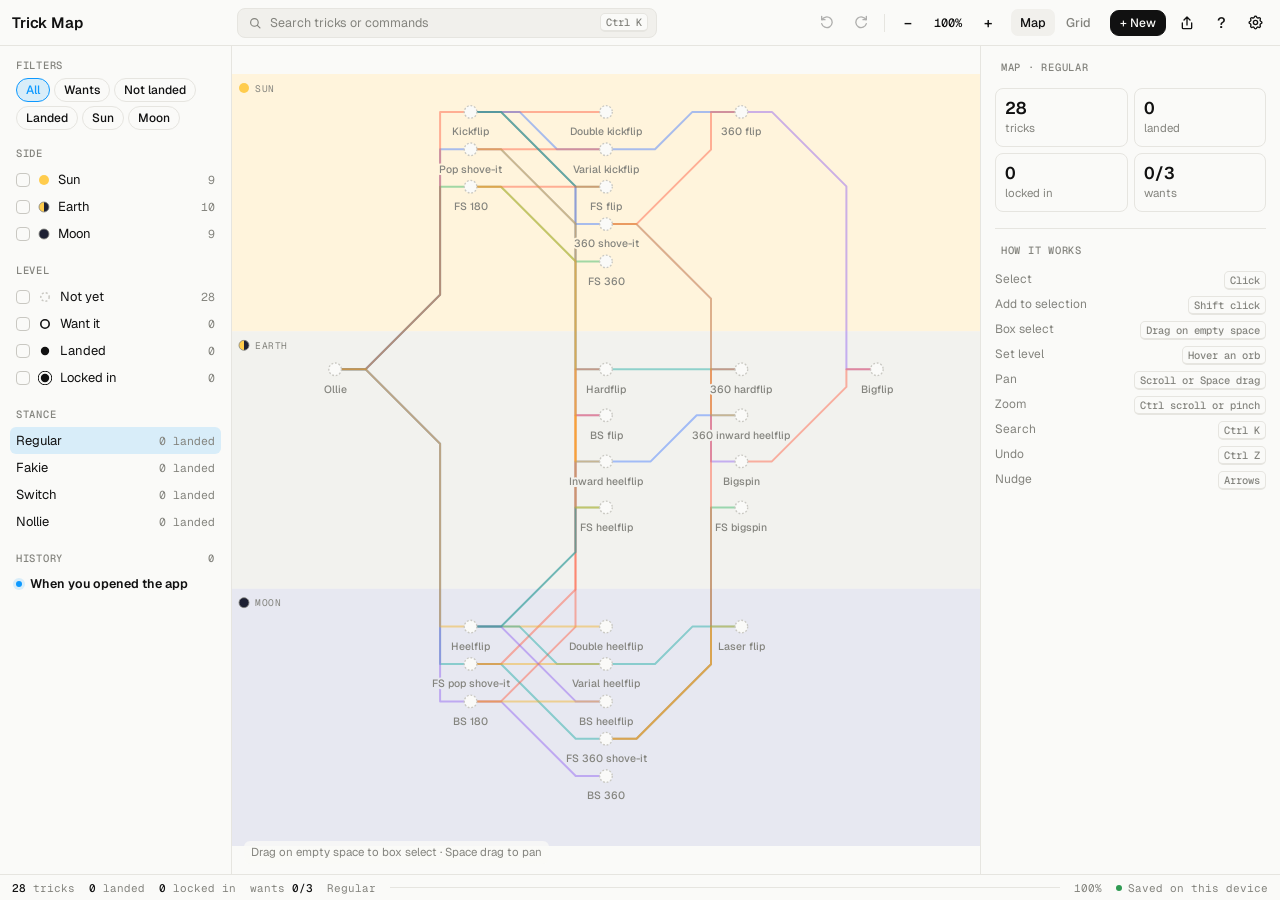
==== commit b411a42b: "Make the Pro tool the main app, add story and card sharing, remove the lab - The main app is now the" ====
--- a/index.html
+++ b/index.html
@@ -26,31 +26,53 @@
 </script>
 <script type="module" src="js/app/main.js"></script>
 </head>
-<body>
-<div class="app">
-  <header class="top">
-    <h1>Trick Map</h1>
-    <div class="seg views" id="views" role="group" aria-label="View"></div>
-    <button class="btn primary" id="newTrick" type="button">+ New trick</button>
+<body class="px">
+<header class="px-bar">
+  <h1 class="px-title">Trick Map</h1>
+  <button class="px-search" type="button" id="searchBtn" aria-label="Search tricks and commands">
+    <svg width="14" height="14" viewBox="0 0 24 24" aria-hidden="true"><circle cx="11" cy="11" r="6.5" fill="none" stroke="currentColor" stroke-width="2"/><path d="M16 16l4.5 4.5" stroke="currentColor" stroke-width="2" stroke-linecap="round"/></svg>
+    <span>Search tricks or commands</span><kbd id="searchKbd">⌘K</kbd>
+  </button>
+  <div class="px-bar-r">
+    <button class="px-ib" type="button" id="searchIcon" aria-label="Search tricks and commands"><svg width="16" height="16" viewBox="0 0 24 24" aria-hidden="true"><circle cx="11" cy="11" r="6.5" fill="none" stroke="currentColor" stroke-width="2"/><path d="M16 16l4.5 4.5" stroke="currentColor" stroke-width="2" stroke-linecap="round"/></svg></button>
+    <button class="px-ib" type="button" id="undoBtn" aria-label="Undo"><svg width="16" height="16" viewBox="0 0 24 24" aria-hidden="true"><path d="M9 7H4V2M4.5 7.5A8 8 0 1 1 4 13" fill="none" stroke="currentColor" stroke-width="2" stroke-linecap="round" stroke-linejoin="round"/></svg></button>
+    <button class="px-ib" type="button" id="redoBtn" aria-label="Redo"><svg width="16" height="16" viewBox="0 0 24 24" aria-hidden="true"><path d="M15 7h5V2M19.5 7.5A8 8 0 1 0 20 13" fill="none" stroke="currentColor" stroke-width="2" stroke-linecap="round" stroke-linejoin="round"/></svg></button>
+    <span class="px-sep"></span>
+    <div class="px-zoom" id="zoomCtl">
+      <button class="px-ib" type="button" data-zoom="-1" aria-label="Zoom out">−</button>
+      <button class="px-zv" type="button" data-zoom="fit" title="Zoom to fit (F)">100%</button>
+      <button class="px-ib" type="button" data-zoom="1" aria-label="Zoom in">+</button>
+    </div>
+    <button class="px-ib px-selmode" type="button" id="selMode" aria-pressed="false" aria-label="Select several">
+      <svg width="16" height="16" viewBox="0 0 24 24" aria-hidden="true"><rect x="3.5" y="3.5" width="17" height="17" rx="2" fill="none" stroke="currentColor" stroke-width="1.8" stroke-dasharray="3 2.5"/><path d="M10 10l8 3-3.5 1.5L13 18z" fill="currentColor"/></svg>
+    </button>
+    <div class="seg px-views" id="views" role="group" aria-label="View"></div>
+    <button class="btn primary small" type="button" id="newTrick" aria-label="New trick">+ New</button>
+    <button class="px-ib" type="button" id="shareBtn" aria-label="Share story image or profile card">
+      <svg width="16" height="16" viewBox="0 0 24 24" fill="none" stroke="currentColor" stroke-width="2" stroke-linecap="round" stroke-linejoin="round" aria-hidden="true"><path d="M12 3v12M7.5 7.5 12 3l4.5 4.5"/><path d="M5 12v7a1.5 1.5 0 0 0 1.5 1.5h11A1.5 1.5 0 0 0 19 19v-7"/></svg>
+    </button>
+    <button class="px-ib" type="button" id="helpBtn" aria-label="Keyboard shortcuts">?</button>
     <div class="gearwrap">
-      <button class="gear" type="button" aria-label="Settings" aria-expanded="false">
-        <svg width="20" height="20" viewBox="0 0 24 24" fill="none" stroke="currentColor" stroke-width="1.8" stroke-linecap="round" stroke-linejoin="round" aria-hidden="true"><path d="M10.3 4.3c.4-1.7 3-1.7 3.4 0a1.7 1.7 0 0 0 2.6 1.1c1.5-.9 3.3.8 2.4 2.4a1.7 1.7 0 0 0 1 2.5c1.8.4 1.8 3 0 3.4a1.7 1.7 0 0 0-1 2.6c.9 1.5-.9 3.3-2.4 2.4a1.7 1.7 0 0 0-2.6 1c-.4 1.8-3 1.8-3.4 0a1.7 1.7 0 0 0-2.6-1c-1.5.9-3.3-.9-2.4-2.4a1.7 1.7 0 0 0-1-2.6c-1.8-.4-1.8-3 0-3.4a1.7 1.7 0 0 0 1-2.5c-.9-1.6.9-3.3 2.4-2.4a1.7 1.7 0 0 0 2.6-1.1z"/><circle cx="12" cy="12" r="3"/></svg>
+      <button class="px-ib gear" type="button" aria-label="Settings" aria-expanded="false">
+        <svg width="17" height="17" viewBox="0 0 24 24" fill="none" stroke="currentColor" stroke-width="1.9" stroke-linecap="round" stroke-linejoin="round" aria-hidden="true"><path d="M10.3 4.3c.4-1.7 3-1.7 3.4 0a1.7 1.7 0 0 0 2.6 1.1c1.5-.9 3.3.8 2.4 2.4a1.7 1.7 0 0 0 1 2.5c1.8.4 1.8 3 0 3.4a1.7 1.7 0 0 0-1 2.6c.9 1.5-.9 3.3-2.4 2.4a1.7 1.7 0 0 0-2.6 1c-.4 1.8-3 1.8-3.4 0a1.7 1.7 0 0 0-2.6-1c-1.5.9-3.3-.9-2.4-2.4a1.7 1.7 0 0 0-1-2.6c-1.8-.4-1.8-3 0-3.4a1.7 1.7 0 0 0 1-2.5c-.9-1.6.9-3.3 2.4-2.4a1.7 1.7 0 0 0 2.6-1.1z"/><circle cx="12" cy="12" r="3"/></svg>
         <span class="dot" hidden></span>
       </button>
       <div class="settings" hidden></div>
     </div>
-  </header>
-  <p class="toast" id="toast" role="status" aria-live="polite"></p>
-  <main class="stage">
-    <div class="mapview" id="mapview"></div>
-    <div class="gridview" id="gridview" hidden></div>
+  </div>
+</header>
+
+<div class="px-main">
+  <aside class="px-side" id="side" aria-label="Filters and history"></aside>
+  <main class="px-canvas" id="canvas">
+    <div class="px-map" id="map"></div>
+    <div class="px-grid" id="grid" hidden></div>
+    <div class="px-hint" id="hint"></div>
   </main>
-  <div class="legend" id="legend"></div>
-  <details class="panel" id="ingredientsPanel">
-    <summary>Ingredients and colors</summary>
-    <div class="pb" id="ingredients"></div>
-  </details>
+  <aside class="px-insp" id="insp" aria-label="Inspector"></aside>
 </div>
+<footer class="px-status" id="status" aria-live="polite"></footer>
+<div class="px-toast" id="toast" role="status" aria-live="polite"></div>
 <noscript>Trick Map needs JavaScript turned on.</noscript>
 </body>
 </html>
--- a/css/components.css
+++ b/css/components.css
@@ -1,19 +1,14 @@
-/* Shared components: map view, stance grid, bottom sheet, trick breakdown,
-   foot editor, restore points and the ingredient editor. Used by the app and
-   every lab version. */
+/* Components: map view, stance grid, bottom sheet, trick breakdown, foot
+   editor, restore points and the ingredient editor. */
 
 /* ---------- map view ---------- */
-.mv { position: relative; }
+.mv { position: relative; overflow: hidden; touch-action: none; overscroll-behavior: contain; }
 .mv svg { display: block; -webkit-user-select: none; user-select: none; -webkit-touch-callout: none; }
 .mv text { font-family: var(--sans); }
 .mv .mv-bandtext { font-family: var(--mono); fill: var(--muted); letter-spacing: .6px; }
-.mv .mv-coltext { font-family: var(--mono); fill: var(--muted); opacity: .7; }
 .mv .orb { cursor: grab; touch-action: none; }
 .mv .orb.dragging { cursor: grabbing; }
-.mv-fit, .mv-contain { overflow: hidden; touch-action: none; overscroll-behavior: contain; }
-.mv-marquee { position: absolute; border: 1px solid var(--fg); background: color-mix(in srgb, var(--fg) 8%, transparent); pointer-events: none; z-index: 3; }
-.mv .mv-flow { stroke-dasharray: 1 11; animation: mv-flow .9s linear infinite; pointer-events: none; }
-@keyframes mv-flow { to { stroke-dashoffset: -12; } }
+.mv-marquee { position: absolute; border: 1px solid var(--acc, var(--fg)); background: color-mix(in srgb, var(--acc, var(--fg)) 12%, transparent); pointer-events: none; z-index: 3; }
 
 /* ---------- stance grid ---------- */
 .grid { display: flex; flex-direction: column; min-width: 340px; }
--- a/css/app.css
+++ b/css/app.css
@@ -1,32 +1,171 @@
-/* Trick Map app layout. PC: a page with the map in a scrolling box.
-   Phone: a top bar and a full-screen map underneath. */
-
-.app { max-width: 900px; margin: 0 auto; display: flex; flex-direction: column; gap: 14px;
-  padding: calc(20px + var(--safe-t)) max(16px, var(--safe-r)) calc(60px + var(--safe-b)) max(16px, var(--safe-l)); }
-
-.top { display: grid; grid-template-columns: 1fr auto; grid-template-areas: "title gear" "views new"; align-items: center; gap: 12px 10px; }
-.top h1 { grid-area: title; font-size: 20px; font-weight: 600; letter-spacing: -.01em; margin: 0; }
-.top .views { grid-area: views; }
-.top #newTrick { grid-area: new; justify-self: end; }
-.top .gearwrap { grid-area: gear; justify-self: end; position: relative; }
-
-.gear { position: relative; width: 40px; height: 40px; display: grid; place-items: center; border: 1px solid var(--line); background: none; color: var(--fg); border-radius: 10px; }
-.gear[aria-expanded="true"] { background: var(--chip); }
-.gear .dot { position: absolute; top: 7px; right: 7px; width: 8px; height: 8px; border-radius: 50%; background: var(--danger); box-shadow: 0 0 0 2px var(--bg); }
-
-.toast { min-height: 20px; margin: 0; font-size: 13px; color: var(--muted); }
-.toast b { color: var(--fg); font-weight: 600; }
-
-.stage { position: relative; }
-.mapview { border: 1px solid var(--line); border-radius: 14px; background: var(--bg); }
-.mapview.mv-pc { overflow: auto; -webkit-overflow-scrolling: touch; }
-.gridview { border: 1px solid var(--line); border-radius: 14px; overflow: auto; }
-
-/* ---------- settings ---------- */
+/* Trick Map app layout (px- classes).
+   PC: toolbar, filters on the left, the map, the inspector on the right and
+   a status bar. Phone or narrow window (.compact): toolbar, a row of filter chips, the map
+   full screen, and the inspector in a bottom sheet. */
+
+.px {
+  --acc: #0d99ff;
+  --acc-soft: color-mix(in srgb, #0d99ff 14%, transparent);
+  --hover: color-mix(in srgb, var(--fg) 6%, transparent);
+  height: 100dvh; overflow: hidden; display: grid; grid-template-rows: auto minmax(0, 1fr) auto; font-size: 13px;
+}
+html:has(body.px) { height: 100%; overflow: hidden; overscroll-behavior: none; }
+
+/* ---------- toolbar ---------- */
+.px-bar {
+  display: grid; grid-template-columns: auto minmax(120px, 1fr) auto; align-items: center; gap: 10px;
+  height: calc(46px + var(--safe-t)); padding: var(--safe-t) max(10px, var(--safe-r)) 0 max(12px, var(--safe-l));
+  border-bottom: 1px solid var(--line); background: var(--bg); position: relative; z-index: 20;
+}
+.px-title { margin: 0; font: 600 15px var(--sans); letter-spacing: -.01em; white-space: nowrap; overflow: hidden; text-overflow: ellipsis; min-width: 0; }
+.px-bar-r { display: flex; align-items: center; justify-content: flex-end; gap: 4px; min-width: 0; }
+.px-search {
+  display: flex; align-items: center; gap: 8px; height: 30px; padding: 0 8px 0 10px; border: 1px solid var(--line); border-radius: 8px;
+  background: var(--chip); color: var(--muted); font: 400 12.5px var(--sans); width: 100%; max-width: 420px; justify-self: center; text-align: left;
+}
+.px-search span { flex: 1; overflow: hidden; text-overflow: ellipsis; white-space: nowrap; }
+.px-search:hover { color: var(--fg); }
+kbd { font: 500 10.5px var(--mono); color: var(--muted); border: 1px solid var(--line); border-bottom-width: 2px; border-radius: 5px; padding: 1px 5px; background: var(--bg); white-space: nowrap; }
+.px-ib { position: relative; width: 30px; height: 30px; display: grid; place-items: center; border: 0; border-radius: 7px; background: none; color: var(--fg); font: 500 15px var(--sans); flex: 0 0 auto; }
+.px-ib:hover:not(:disabled) { background: var(--hover); }
+.px-ib:disabled { opacity: .32; cursor: default; }
+.px-ib[aria-pressed="true"], .px-ib[aria-expanded="true"] { background: var(--acc-soft); color: var(--acc); }
+.px-sep { width: 1px; height: 18px; background: var(--line); margin: 0 4px; }
+.px-zoom { display: flex; align-items: center; }
+.px-zv { border: 0; background: none; color: var(--fg); font: 500 12px var(--mono); width: 50px; height: 30px; border-radius: 7px; }
+.px-zv:hover { background: var(--hover); }
+.px-views { margin: 0 4px; flex-wrap: nowrap; }
+.px-views button { padding: 5px 9px; font-size: 12.5px; }
+.px-selmode, #searchIcon { display: none; }
+#newTrick { margin: 0 2px; }
+
+/* ---------- three panes ---------- */
+.px-main { display: grid; grid-template-columns: 232px minmax(0, 1fr) 300px; min-height: 0; }
+.px-side, .px-insp { overflow-y: auto; background: var(--bg); min-height: 0; overscroll-behavior: contain; }
+.px-side { border-right: 1px solid var(--line); padding: 12px 10px 24px; display: flex; flex-direction: column; gap: 16px; }
+.px-insp { border-left: 1px solid var(--line); padding: 14px 14px 28px; display: flex; flex-direction: column; gap: 16px; }
+.px-canvas { position: relative; min-width: 0; min-height: 0; background: var(--bg); }
+.px-map { position: absolute; inset: 0; }
+.px-grid { position: absolute; inset: 0; overflow: auto; -webkit-overflow-scrolling: touch; }
+.px-hint { position: absolute; left: 12px; bottom: 10px; z-index: 4; font-size: 11.5px; color: var(--muted); pointer-events: none; background: color-mix(in srgb, var(--bg) 80%, transparent); padding: 3px 7px; border-radius: 6px; }
+.px-hint:empty { display: none; }
+
+.px-h { font: 500 10.5px var(--mono); text-transform: uppercase; letter-spacing: .07em; color: var(--muted); padding: 0 6px 6px; display: flex; justify-content: space-between; align-items: center; }
+.px-h button { border: 0; background: none; color: var(--muted); font: 500 10.5px var(--mono); text-transform: uppercase; letter-spacing: .07em; padding: 0; }
+.px-h button:hover { color: var(--fg); }
+.px-opt {
+  display: flex; align-items: center; gap: 8px; width: 100%; border: 0; background: none; color: var(--fg); text-align: left;
+  font: 400 13px var(--sans); padding: 5px 6px; border-radius: 6px; white-space: nowrap;
+}
+.px-opt:hover { background: var(--hover); }
+.px-opt[aria-pressed="true"] { background: var(--acc-soft); }
+.px-opt .n { margin-left: auto; font: 400 11.5px var(--mono); color: var(--muted); }
+.px-opt .box { width: 14px; height: 14px; border-radius: 4px; border: 1.5px solid var(--faint); flex: 0 0 auto; display: grid; place-items: center; }
+.px-opt[aria-pressed="true"] .box { background: var(--acc); border-color: var(--acc); }
+.px-opt[aria-pressed="true"] .box::after { content: ""; width: 7px; height: 4px; border: 2px solid #fff; border-top: 0; border-right: 0; transform: rotate(-45deg) translate(1px, -1px); }
+.px-opt svg { flex: 0 0 auto; }
+.px-presets { display: flex; flex-wrap: wrap; gap: 4px; padding: 0 6px; }
+.px-presets button { border: 1px solid var(--line); background: none; color: var(--fg); border-radius: 999px; padding: 3px 9px; font: 500 12px var(--sans); }
+.px-presets button:hover { background: var(--hover); }
+.px-presets button[aria-pressed="true"] { border-color: var(--acc); color: var(--acc); background: var(--acc-soft); }
+
+.px-hist { display: flex; flex-direction: column; }
+.px-hist button { display: flex; gap: 8px; align-items: center; border: 0; background: none; color: var(--fg); font: 400 12.5px var(--sans); padding: 4px 6px; border-radius: 6px; text-align: left; }
+.px-hist button:hover { background: var(--hover); }
+.px-hist button::before { content: ""; width: 6px; height: 6px; border-radius: 50%; background: var(--faint); flex: 0 0 auto; }
+.px-hist button.now { font-weight: 600; }
+.px-hist button.now::before { background: var(--acc); box-shadow: 0 0 0 3px var(--acc-soft); }
+.px-hist button.redo { color: var(--muted); }
+.px-hist button.redo::before { background: none; border: 1px solid var(--faint); }
+.px-hist span { overflow: hidden; text-overflow: ellipsis; white-space: nowrap; }
+.px-empty { color: var(--muted); font-size: 12.5px; padding: 0 6px; }
+
+/* ---------- inspector ---------- */
+.px-sec { display: flex; flex-direction: column; gap: 8px; }
+.px-sec + .px-sec { border-top: 1px solid var(--line); padding-top: 14px; }
+.px-title-in { display: flex; flex-direction: column; gap: 2px; }
+.px-title-in input { font: 600 17px var(--sans); color: var(--fg); background: none; border: 1px solid transparent; border-radius: 6px; padding: 3px 5px; margin: 0 -6px; width: calc(100% + 12px); }
+.px-title-in input:hover { border-color: var(--line); }
+.px-title-in input:focus { border-color: var(--acc); outline: none; }
+.px-title-in b { font: 600 17px var(--sans); }
+.px-key { font: 400 11.5px var(--mono); color: var(--muted); }
+.px-kv { display: grid; grid-template-columns: 70px minmax(0, 1fr); gap: 6px 8px; align-items: center; }
+.px-kv > span { color: var(--muted); font-size: 12px; }
+.px-xy { display: grid; grid-template-columns: 1fr 1fr; gap: 6px; }
+.px-num { display: flex; align-items: center; gap: 6px; border: 1px solid var(--line); border-radius: 6px; padding: 0 7px; height: 28px; background: var(--chip); }
+.px-num:focus-within { border-color: var(--acc); }
+.px-num b { font: 500 11px var(--mono); color: var(--muted); }
+.px-num input { width: 100%; min-width: 0; border: 0; background: none; color: var(--fg); font: 400 12.5px var(--mono); padding: 0; }
+.px-num input:focus { outline: none; }
+.px-seg3 { display: grid; grid-template-columns: repeat(3, 1fr); gap: 2px; background: var(--chip); border-radius: 7px; padding: 2px; }
+.px-seg3 button { border: 0; background: none; color: var(--muted); font: 500 12px var(--sans); padding: 4px; border-radius: 5px; }
+.px-seg3 button[aria-pressed="true"] { background: var(--bg); color: var(--fg); box-shadow: 0 1px 2px rgba(0, 0, 0, .2); }
+.px-lv { display: grid; grid-template-columns: 1fr; gap: 2px; }
+.px-lvrow { display: flex; align-items: center; gap: 8px; padding: 4px 6px; border-radius: 6px; font-size: 12.5px; cursor: default; -webkit-user-select: none; user-select: none; -webkit-touch-callout: none; }
+.px-lvrow:hover { background: var(--hover); }
+.px-lvrow .st { width: 54px; color: var(--muted); }
+.px-lvrow.cur .st { color: var(--fg); font-weight: 500; }
+.px-chips { display: flex; flex-wrap: wrap; gap: 4px; }
+.px-chips .chip { font-size: 11.5px; padding: 3px 8px; }
+.px-align { display: grid; grid-template-columns: repeat(4, 1fr); gap: 4px; }
+.px-align button { height: 30px; border: 1px solid var(--line); background: none; color: var(--fg); border-radius: 6px; display: grid; place-items: center; }
+.px-align button:hover:not(:disabled) { background: var(--hover); }
+.px-align button:disabled { opacity: .3; }
+.px-actions { display: flex; flex-wrap: wrap; gap: 6px; }
+.px-actions .btn { font-size: 12px; padding: 5px 9px; }
+.px-stat { display: grid; grid-template-columns: 1fr 1fr; gap: 6px; }
+.px-stat div { border: 1px solid var(--line); border-radius: 8px; padding: 8px 9px; }
+.px-stat b { display: block; font: 600 17px var(--sans); font-variant-numeric: tabular-nums; }
+.px-stat span { font-size: 11.5px; color: var(--muted); }
+.px-tips { display: flex; flex-direction: column; gap: 6px; color: var(--muted); font-size: 12px; }
+.px-tips div { display: flex; justify-content: space-between; gap: 8px; }
+.sheet .px-insp-body { display: flex; flex-direction: column; gap: 14px; padding-bottom: 8px; }
+
+/* ---------- status bar ---------- */
+.px-status {
+  display: flex; align-items: center; gap: 14px; height: calc(26px + var(--safe-b)); padding: 0 max(12px, var(--safe-r)) var(--safe-b) max(12px, var(--safe-l));
+  border-top: 1px solid var(--line); background: var(--bg); font: 400 11px var(--mono); color: var(--muted); white-space: nowrap; overflow: hidden;
+}
+.px-status b { color: var(--fg); font-weight: 500; }
+.px-status .grow { flex: 1; }
+.px-status .ok::before { content: ""; display: inline-block; width: 6px; height: 6px; border-radius: 50%; background: var(--ok); margin-right: 6px; vertical-align: 1px; }
+.px-status .warn { color: var(--danger); }
+
+/* ---------- map ---------- */
+.px.panning .px-map, .px.panning .px-map .orb { cursor: grab; }
+.px-selring { fill: none; stroke: var(--acc); stroke-width: 2; }
+
+/* ---------- command palette and shortcuts ---------- */
+.px-pal { position: fixed; inset: 0; z-index: 70; display: flex; justify-content: center; align-items: flex-start; padding: calc(70px + var(--safe-t)) 12px 12px; background: rgba(0, 0, 0, .35); }
+.px-pal-box { width: min(620px, 100%); background: var(--sheet); border: 1px solid var(--line); border-radius: 12px; box-shadow: 0 24px 80px rgba(0, 0, 0, .45); overflow: hidden; display: flex; flex-direction: column; max-height: min(520px, calc(100dvh - 100px)); animation: px-in .14s ease-out; }
+@keyframes px-in { from { transform: translateY(-6px) scale(.985); opacity: 0; } }
+.px-pal-in { display: flex; align-items: center; gap: 10px; padding: 0 14px; border-bottom: 1px solid var(--line); }
+.px-pal-in input { flex: 1; border: 0; background: none; color: var(--fg); font: 400 15.5px var(--sans); padding: 14px 0; min-width: 0; }
+.px-pal-in input:focus { outline: none; }
+.px-pal-list { overflow-y: auto; padding: 6px; }
+.px-pal-group { font: 500 10.5px var(--mono); text-transform: uppercase; letter-spacing: .07em; color: var(--muted); padding: 8px 8px 4px; }
+.px-pal-item { display: flex; align-items: center; gap: 10px; width: 100%; border: 0; background: none; color: var(--fg); text-align: left; font: 400 13.5px var(--sans); padding: 8px 10px; border-radius: 7px; }
+.px-pal-item.on { background: var(--acc-soft); }
+.px-pal-item .sub { margin-left: auto; color: var(--muted); font-size: 12px; white-space: nowrap; }
+.px-pal-item mark { background: none; color: var(--acc); font-weight: 600; }
+.px-pal-item i { width: 9px; height: 9px; border-radius: 50%; flex: 0 0 auto; }
+.px-pal-item .ic { width: 16px; text-align: center; color: var(--muted); flex: 0 0 auto; }
+.px-pal-foot { display: flex; gap: 14px; padding: 8px 14px; border-top: 1px solid var(--line); color: var(--muted); font-size: 11.5px; }
+.px-pal-empty { padding: 22px; text-align: center; color: var(--muted); }
+.px-keys { display: grid; grid-template-columns: 1fr auto; gap: 8px 18px; padding: 16px; font-size: 13px; }
+.px-keys span:nth-child(even) { text-align: right; }
+
+.px-toast { position: fixed; left: 50%; bottom: calc(40px + var(--safe-b)); transform: translate(-50%, 8px); opacity: 0; transition: .18s; z-index: 65; background: var(--fg); color: var(--bg); border-radius: 8px; padding: 7px 12px; font-size: 12.5px; pointer-events: none; max-width: 90vw; text-align: center; }
+.px-toast.on { opacity: 1; transform: translate(-50%, 0); }
+.px-toast b { font-weight: 600; }
+
+/* ---------- settings (gear) ---------- */
+.gearwrap { position: relative; }
+.gear .dot { position: absolute; top: 4px; right: 4px; width: 7px; height: 7px; border-radius: 50%; background: var(--danger); box-shadow: 0 0 0 2px var(--bg); }
 .settings {
-  position: absolute; right: 0; top: 48px; z-index: 55; background: var(--sheet); border: 1px solid var(--line); border-radius: 14px;
-  box-shadow: var(--shadow); padding: 14px; display: flex; flex-direction: column; gap: 12px; width: 320px; max-width: calc(100vw - 32px);
-  max-height: calc(100dvh - 90px); overflow-y: auto; overscroll-behavior: contain;
+  position: absolute; right: 0; top: 38px; z-index: 55; background: var(--sheet); border: 1px solid var(--line); border-radius: 14px;
+  box-shadow: var(--shadow); padding: 14px; display: flex; flex-direction: column; gap: 12px; width: 320px; max-width: calc(100vw - 20px);
+  max-height: calc(100dvh - 70px); overflow-y: auto; overscroll-behavior: contain; font-size: 14px;
 }
 .prefs { display: flex; flex-direction: column; gap: 8px; }
 .prefs .seg { flex-wrap: nowrap; }
@@ -38,42 +177,51 @@
 .backupstate { display: flex; gap: 8px; align-items: flex-start; font-size: 12.5px; }
 .backupstate b { font-weight: 600; }
 .backupstate.warn::before { content: ""; flex: 0 0 auto; width: 8px; height: 8px; margin-top: 5px; border-radius: 50%; background: var(--danger); }
-.savestate { font-size: 12px; color: var(--muted); }
+.savestate { font-size: 12px; color: var(--muted); margin: 0; }
 .savestate.error { color: var(--danger); }
 .settings .legend { display: grid; grid-template-columns: 1fr 1fr; gap: 10px 14px; }
 
-/* ---------- ingredients panel ---------- */
-.panel { border: 1px solid var(--line); border-radius: 14px; }
-.panel summary { cursor: pointer; padding: 12px 14px; font: 600 14px var(--sans); list-style: none; display: flex; justify-content: space-between; }
-.panel summary::-webkit-details-marker { display: none; }
-.panel summary::after { content: "+"; color: var(--muted); font-family: var(--mono); }
-.panel[open] summary::after { content: "–"; }
-.pb { padding: 0 14px 14px; display: flex; flex-direction: column; gap: 12px; }
-
-/* ---------- phone ---------- */
-html.phone, html.phone body { height: 100%; overflow: hidden; overscroll-behavior: none; }
-html.phone .app { padding: 0; gap: 0; max-width: none; }
-html.phone .top {
-  position: fixed; left: 0; right: 0; top: 0; z-index: 30; grid-template-columns: minmax(0, 1fr) auto auto; grid-template-areas: "views new gear";
-  gap: 8px; background: var(--bg); border-bottom: 1px solid var(--line); height: calc(52px + var(--safe-t));
-  padding: calc(6px + var(--safe-t)) max(10px, var(--safe-r)) 6px max(10px, var(--safe-l));
-}
-html.phone .top h1 { display: none; }
-html.phone .top #newTrick { padding: 7px 11px; }
-html.phone .gear { width: 38px; height: 38px; }
-html.phone .settings { position: fixed; top: calc(56px + var(--safe-t)); right: max(10px, var(--safe-r)); max-height: calc(100dvh - 70px - var(--safe-t)); }
-html.phone .stage { position: fixed; left: 0; right: 0; top: calc(52px + var(--safe-t)); bottom: 0; z-index: 5; }
-html.phone .mapview, html.phone .gridview { position: absolute; inset: 0; border: 0; border-radius: 0; }
-html.phone .gridview { overflow-y: auto; overflow-x: hidden; -webkit-overflow-scrolling: touch; }
-html.phone .grid { padding-bottom: calc(20px + var(--safe-b)); min-width: 0; }
-html.phone .toast {
-  position: fixed; left: 10px; bottom: calc(10px + var(--safe-b)); z-index: 20; max-width: calc(100% - 20px); pointer-events: none;
-  background: var(--sheet); border: 1px solid var(--line); border-radius: 10px; padding: 7px 10px; font-size: 12.5px; min-height: 0;
-}
-html.phone .toast:empty { display: none; }
-html.phone .app > .legend, html.phone #ingredientsPanel:not(.sheetopen) { display: none; }
-html.phone #ingredientsPanel.sheetopen {
-  display: block; position: fixed; inset: 0; z-index: 45; overflow: auto; border: 0; border-radius: 0; background: var(--bg);
-  padding: var(--safe-t) var(--safe-r) var(--safe-b) var(--safe-l);
-}
-html.phone #ingredientsPanel.sheetopen summary::after { content: "Done"; font: 600 14px var(--sans); color: var(--fg); }
+/* ---------- ingredients and share sheets ---------- */
+.ing-editor { display: flex; flex-direction: column; gap: 12px; }
+.sheet.sharesheet { max-height: 92vh; }
+.share { max-width: 880px; }
+.share-kind { align-self: flex-start; }
+.share-grid { display: grid; grid-template-columns: minmax(0, 320px) minmax(0, 1fr); gap: 20px; align-items: start; }
+.share-art { border-radius: 16px; overflow: hidden; border: 1px solid var(--line); box-shadow: 0 12px 40px rgba(0, 0, 0, .3); }
+.share-art svg { display: block; width: 100%; height: auto; }
+.share-side { display: flex; flex-direction: column; gap: 14px; min-width: 0; }
+.share-fields { display: grid; grid-template-columns: minmax(0, 1fr) minmax(0, 1fr); gap: 8px; }
+.share-field { display: flex; flex-direction: column; gap: 5px; }
+.share-field input { font: 500 14px var(--sans); color: var(--fg); background: var(--chip); border: 1px solid var(--line); border-radius: 9px; padding: 9px 11px; width: 100%; min-width: 0; }
+.share-field input:focus { outline: none; border-color: var(--fg); }
+.share-themes { display: flex; gap: 6px; flex-wrap: wrap; }
+.share-theme { display: flex; align-items: center; gap: 7px; border: 1px solid var(--line); background: none; color: var(--fg); border-radius: 999px; padding: 4px 11px 4px 5px; font: 500 12.5px var(--sans); }
+.share-theme i { width: 18px; height: 18px; border-radius: 50%; border: 1px solid var(--line); }
+.share-theme[aria-pressed="true"] { border-color: var(--fg); background: var(--hover); }
+.share .row .btn { padding: 9px 14px; font-size: 13.5px; }
+@media (max-width: 680px) {
+  .share-grid { grid-template-columns: minmax(0, 1fr); gap: 14px; }
+  .share-art.story { width: min(100%, calc(44vh * .5625)); margin: 0 auto; }
+  .share-art.card { width: min(100%, calc(44vh * .8)); margin: 0 auto; }
+}
+
+/* ---------- compact (phone) ---------- */
+.px.compact .px-bar { grid-template-columns: minmax(0, 1fr) auto; gap: 6px; }
+.px.compact .px-search { position: absolute; opacity: 0; pointer-events: none; }
+.px.compact .px-zoom, .px.compact #helpBtn, .px.compact .px-sep, .px.compact #views { display: none; }
+.px.compact #newTrick { padding: 5px 10px; }
+.px.compact .px-selmode, .px.compact #searchIcon { display: grid; }
+.px.compact .px-main { grid-template-columns: minmax(0, 1fr); grid-template-rows: auto minmax(0, 1fr); }
+.px.compact .px-side { flex-direction: row; overflow-x: auto; overflow-y: hidden; border-right: 0; border-bottom: 1px solid var(--line); padding: 8px 10px; gap: 6px; scrollbar-width: none; }
+.px.compact .px-side::-webkit-scrollbar { display: none; }
+.px.compact .px-insp, .px.compact .px-status { display: none; }
+.px.compact .px-toast { top: calc(108px + var(--safe-t)); bottom: auto; }
+.px.compact .px-pal-foot { display: none; }
+.px.compact .px-pal { padding-top: calc(60px + var(--safe-t)); }
+.px-fchip { flex: 0 0 auto; display: inline-flex; align-items: center; gap: 5px; border: 1px solid var(--line); background: none; color: var(--fg); border-radius: 999px; padding: 5px 11px; font: 500 12.5px var(--sans); white-space: nowrap; }
+.px-fchip[aria-pressed="true"] { border-color: var(--acc); color: var(--acc); background: var(--acc-soft); }
+.px-fsep { flex: 0 0 auto; width: 1px; background: var(--line); margin: 4px 2px; }
+.px-selpill { position: absolute; left: 50%; bottom: calc(14px + var(--safe-b)); transform: translateX(-50%); z-index: 6; display: flex; align-items: center; background: var(--fg); color: var(--bg); border-radius: 999px; box-shadow: var(--shadow); }
+.px-selpill button { border: 0; background: none; color: inherit; font: 500 13.5px var(--sans); padding: 10px 14px; white-space: nowrap; }
+.px-selpill button[data-clear] { padding: 10px 14px 10px 6px; font-size: 18px; line-height: 1; opacity: .7; }
+html.phone .settings { position: fixed; top: calc(50px + var(--safe-t)); right: max(10px, var(--safe-r)); max-height: calc(100dvh - 64px - var(--safe-t)); }
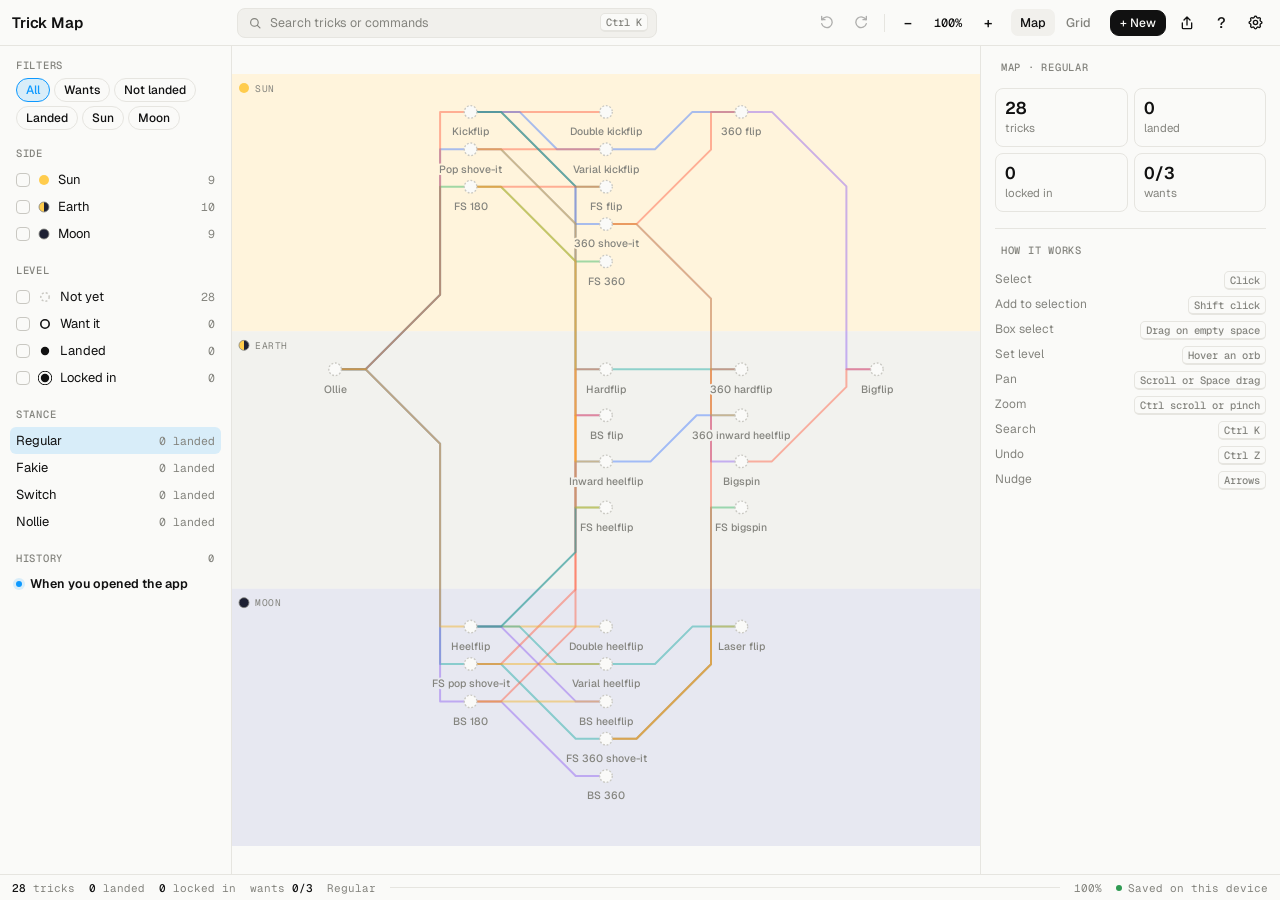
==== commit e8dc5df9: "Remove the hint line at the bottom of the map Co-Authored-By: Claude Opus 5.5 <noreply@anthropic.com" ====
--- a/index.html
+++ b/index.html
@@ -67,7 +67,6 @@
   <main class="px-canvas" id="canvas">
     <div class="px-map" id="map"></div>
     <div class="px-grid" id="grid" hidden></div>
-    <div class="px-hint" id="hint"></div>
   </main>
   <aside class="px-insp" id="insp" aria-label="Inspector"></aside>
 </div>
--- a/css/app.css
+++ b/css/app.css
@@ -47,8 +47,6 @@
 .px-canvas { position: relative; min-width: 0; min-height: 0; background: var(--bg); }
 .px-map { position: absolute; inset: 0; }
 .px-grid { position: absolute; inset: 0; overflow: auto; -webkit-overflow-scrolling: touch; }
-.px-hint { position: absolute; left: 12px; bottom: 10px; z-index: 4; font-size: 11.5px; color: var(--muted); pointer-events: none; background: color-mix(in srgb, var(--bg) 80%, transparent); padding: 3px 7px; border-radius: 6px; }
-.px-hint:empty { display: none; }
 
 .px-h { font: 500 10.5px var(--mono); text-transform: uppercase; letter-spacing: .07em; color: var(--muted); padding: 0 6px 6px; display: flex; justify-content: space-between; align-items: center; }
 .px-h button { border: 0; background: none; color: var(--muted); font: 500 10.5px var(--mono); text-transform: uppercase; letter-spacing: .07em; padding: 0; }
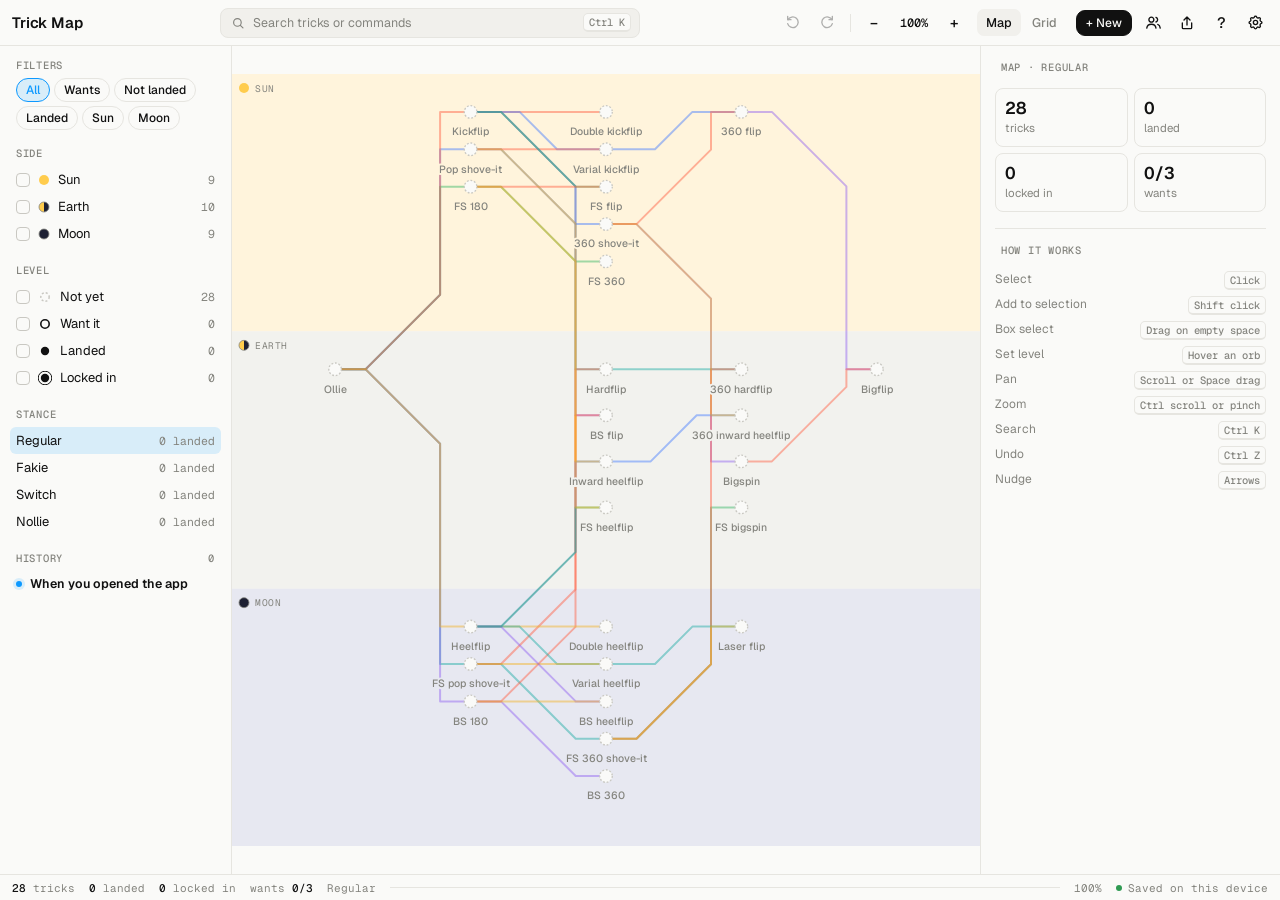
==== commit 408ee90b: "Add friends: see each other's maps, view only, and compare Turn on friends to get a code and an invi" ====
--- a/index.html
+++ b/index.html
@@ -48,6 +48,9 @@
     </button>
     <div class="seg px-views" id="views" role="group" aria-label="View"></div>
     <button class="btn primary small" type="button" id="newTrick" aria-label="New trick">+ New</button>
+    <button class="px-ib" type="button" id="friendsBtn" aria-label="Friends" title="Friends">
+      <svg width="17" height="17" viewBox="0 0 24 24" fill="none" stroke="currentColor" stroke-width="1.9" stroke-linecap="round" stroke-linejoin="round" aria-hidden="true"><circle cx="9" cy="8" r="3.5"/><path d="M2.5 20c.6-3.6 3.2-5.5 6.5-5.5s5.9 1.9 6.5 5.5"/><path d="M15.5 4.7a3.5 3.5 0 0 1 0 6.6M18 14.8c2 .7 3.2 2.5 3.5 5.2"/></svg>
+    </button>
     <button class="px-ib" type="button" id="shareBtn" aria-label="Share story image or profile card">
       <svg width="16" height="16" viewBox="0 0 24 24" fill="none" stroke="currentColor" stroke-width="2" stroke-linecap="round" stroke-linejoin="round" aria-hidden="true"><path d="M12 3v12M7.5 7.5 12 3l4.5 4.5"/><path d="M5 12v7a1.5 1.5 0 0 0 1.5 1.5h11A1.5 1.5 0 0 0 19 19v-7"/></svg>
     </button>
--- a/css/app.css
+++ b/css/app.css
@@ -203,8 +203,79 @@
   .share-art.card { width: min(100%, calc(44vh * .8)); margin: 0 auto; }
 }
 
+/* ---------- friends sheet ---------- */
+.sheet.friendsheet { max-height: 88vh; }
+.friends { max-width: 560px; }
+.friends p { margin: 0; }
+.fr-invite { display: flex; align-items: center; gap: 10px; border: 1px solid var(--acc); background: var(--acc-soft); border-radius: 12px; padding: 10px 12px; }
+.fr-invite > div { flex: 1; min-width: 0; display: flex; flex-direction: column; }
+.fr-invite b { font-weight: 600; }
+.fr-invite span { font: 500 12px var(--mono); color: var(--muted); }
+.fr-steps { display: flex; flex-direction: column; gap: 8px; border: 1px solid var(--line); border-radius: 12px; padding: 12px; font-size: 13px; }
+.fr-field { display: flex; flex-direction: column; gap: 5px; }
+.fr-field input, .fr-add input { font: 500 14px var(--sans); color: var(--fg); background: var(--chip); border: 1px solid var(--line); border-radius: 9px; padding: 9px 11px; width: 100%; min-width: 0; }
+.fr-field input:focus, .fr-add input:focus { outline: none; border-color: var(--fg); }
+.fr-me { display: flex; align-items: center; justify-content: space-between; gap: 12px; border: 1px solid var(--line); border-radius: 12px; padding: 12px 14px; }
+.fr-me > div { display: flex; flex-direction: column; gap: 2px; min-width: 0; }
+.fr-code { border: 0; background: none; color: var(--fg); padding: 0; font: 600 22px var(--mono); letter-spacing: .06em; text-align: left; white-space: nowrap; }
+.fr-add { display: flex; gap: 8px; }
+.fr-add input { flex: 1; font-family: var(--mono); text-transform: uppercase; letter-spacing: .06em; }
+.fr-add input::placeholder { font-family: var(--sans); text-transform: none; letter-spacing: 0; }
+.fr-list { display: flex; flex-direction: column; }
+.fr-row { display: flex; align-items: center; border-bottom: 1px solid var(--line); }
+.fr-open { flex: 1; min-width: 0; display: flex; align-items: center; gap: 12px; border: 0; background: none; color: var(--fg); padding: 11px 0; text-align: left; }
+.fr-av { width: 38px; height: 38px; border-radius: 50%; display: grid; place-items: center; background: var(--fg); color: var(--bg); font: 600 13px var(--sans); flex: 0 0 auto; }
+.fr-txt { flex: 1; min-width: 0; display: flex; flex-direction: column; gap: 1px; }
+.fr-txt b { font-weight: 600; font-size: 14.5px; }
+.fr-txt span { font-size: 12px; color: var(--muted); }
+.fr-txt b, .fr-txt span { overflow: hidden; text-overflow: ellipsis; white-space: nowrap; }
+.fr-go { color: var(--muted); font-size: 20px; line-height: 1; }
+.fr-x { border: 0; background: none; color: var(--muted); font-size: 20px; width: 38px; height: 38px; flex: 0 0 auto; border-radius: 8px; }
+.fr-x:hover { color: var(--danger); background: var(--hover); }
+.fr-foot { display: flex; flex-direction: column; gap: 10px; padding-top: 4px; }
+.fr-foot .btn { align-self: flex-start; }
+
+/* ---------- a friend's map (view only) ---------- */
+.fv { position: fixed; inset: 0; z-index: 30; background: var(--bg); display: grid; grid-template-rows: auto auto minmax(0, 1fr); font-size: 13px; }
+.fv-bar { display: flex; align-items: center; gap: 8px; height: calc(46px + var(--safe-t)); padding: var(--safe-t) max(10px, var(--safe-r)) 0 max(6px, var(--safe-l)); border-bottom: 1px solid var(--line); }
+.fv-who { flex: 1; min-width: 0; display: flex; flex-direction: column; line-height: 1.25; }
+.fv-who b { font: 600 15px var(--sans); }
+.fv-who span { font-size: 11.5px; color: var(--muted); }
+.fv-who b, .fv-who span { overflow: hidden; text-overflow: ellipsis; white-space: nowrap; }
+.fv-views { flex-wrap: nowrap; flex: 0 0 auto; }
+.fv-views button { padding: 5px 10px; font-size: 12.5px; }
+.fv-chips { display: flex; align-items: center; gap: 6px; padding: 8px max(10px, var(--safe-r)) 8px max(10px, var(--safe-l)); border-bottom: 1px solid var(--line); overflow-x: auto; scrollbar-width: none; min-height: 45px; }
+.fv-chips::-webkit-scrollbar { display: none; }
+.fv-chips .hint { white-space: nowrap; }
+.fv-ro { margin-left: auto; padding-left: 10px; flex: 0 0 auto; }
+.fv-stage { position: relative; min-height: 0; }
+.fv-map { position: absolute; inset: 0; }
+.fv-grid { position: absolute; inset: 0; overflow: auto; -webkit-overflow-scrolling: touch; overscroll-behavior: contain; }
+.fv .mv .orb { cursor: pointer; }
+.fv-card {
+  position: absolute; z-index: 5; right: max(14px, var(--safe-r)); bottom: calc(14px + var(--safe-b)); width: min(340px, calc(100% - 28px));
+  background: var(--sheet); border: 1px solid var(--line); border-radius: 14px; box-shadow: var(--shadow); padding: 12px 14px 14px;
+  display: flex; flex-direction: column; gap: 10px; animation: px-in .14s ease-out;
+}
+.fv-card-top { display: flex; align-items: center; gap: 10px; }
+.fv-card-top svg { flex: 0 0 auto; }
+.fv-card-top .t { flex: 1; min-width: 0; display: flex; flex-direction: column; }
+.fv-card-top .t b { font-size: 15px; font-weight: 600; }
+.fv-card-top .t span { font-size: 12px; color: var(--muted); }
+.fv-cmp { display: grid; grid-template-columns: auto minmax(0, 1fr) minmax(0, 1fr); gap: 6px 14px; align-items: center; font-size: 12.5px; }
+.fv-cmp > b { font: 500 10.5px var(--mono); text-transform: uppercase; letter-spacing: .07em; color: var(--muted); overflow: hidden; text-overflow: ellipsis; white-space: nowrap; }
+.fv-cmp .st { color: var(--muted); }
+.fv-cmp .st.cur { color: var(--fg); font-weight: 500; }
+.fv-cmp .lv { display: flex; align-items: center; gap: 6px; white-space: nowrap; }
+.fv-cmp .lv svg { flex: 0 0 auto; }
+.fv-cmp .lv.ahead { font-weight: 600; }
+@media (max-width: 560px) {
+  .fv-card { left: max(10px, var(--safe-l)); right: max(10px, var(--safe-r)); bottom: calc(10px + var(--safe-b)); width: auto; }
+}
+
 /* ---------- compact (phone) ---------- */
 .px.compact .px-bar { grid-template-columns: minmax(0, 1fr) auto; gap: 6px; }
+.px.compact .px-bar-r { gap: 2px; }
 .px.compact .px-search { position: absolute; opacity: 0; pointer-events: none; }
 .px.compact .px-zoom, .px.compact #helpBtn, .px.compact .px-sep, .px.compact #views { display: none; }
 .px.compact #newTrick { padding: 5px 10px; }
